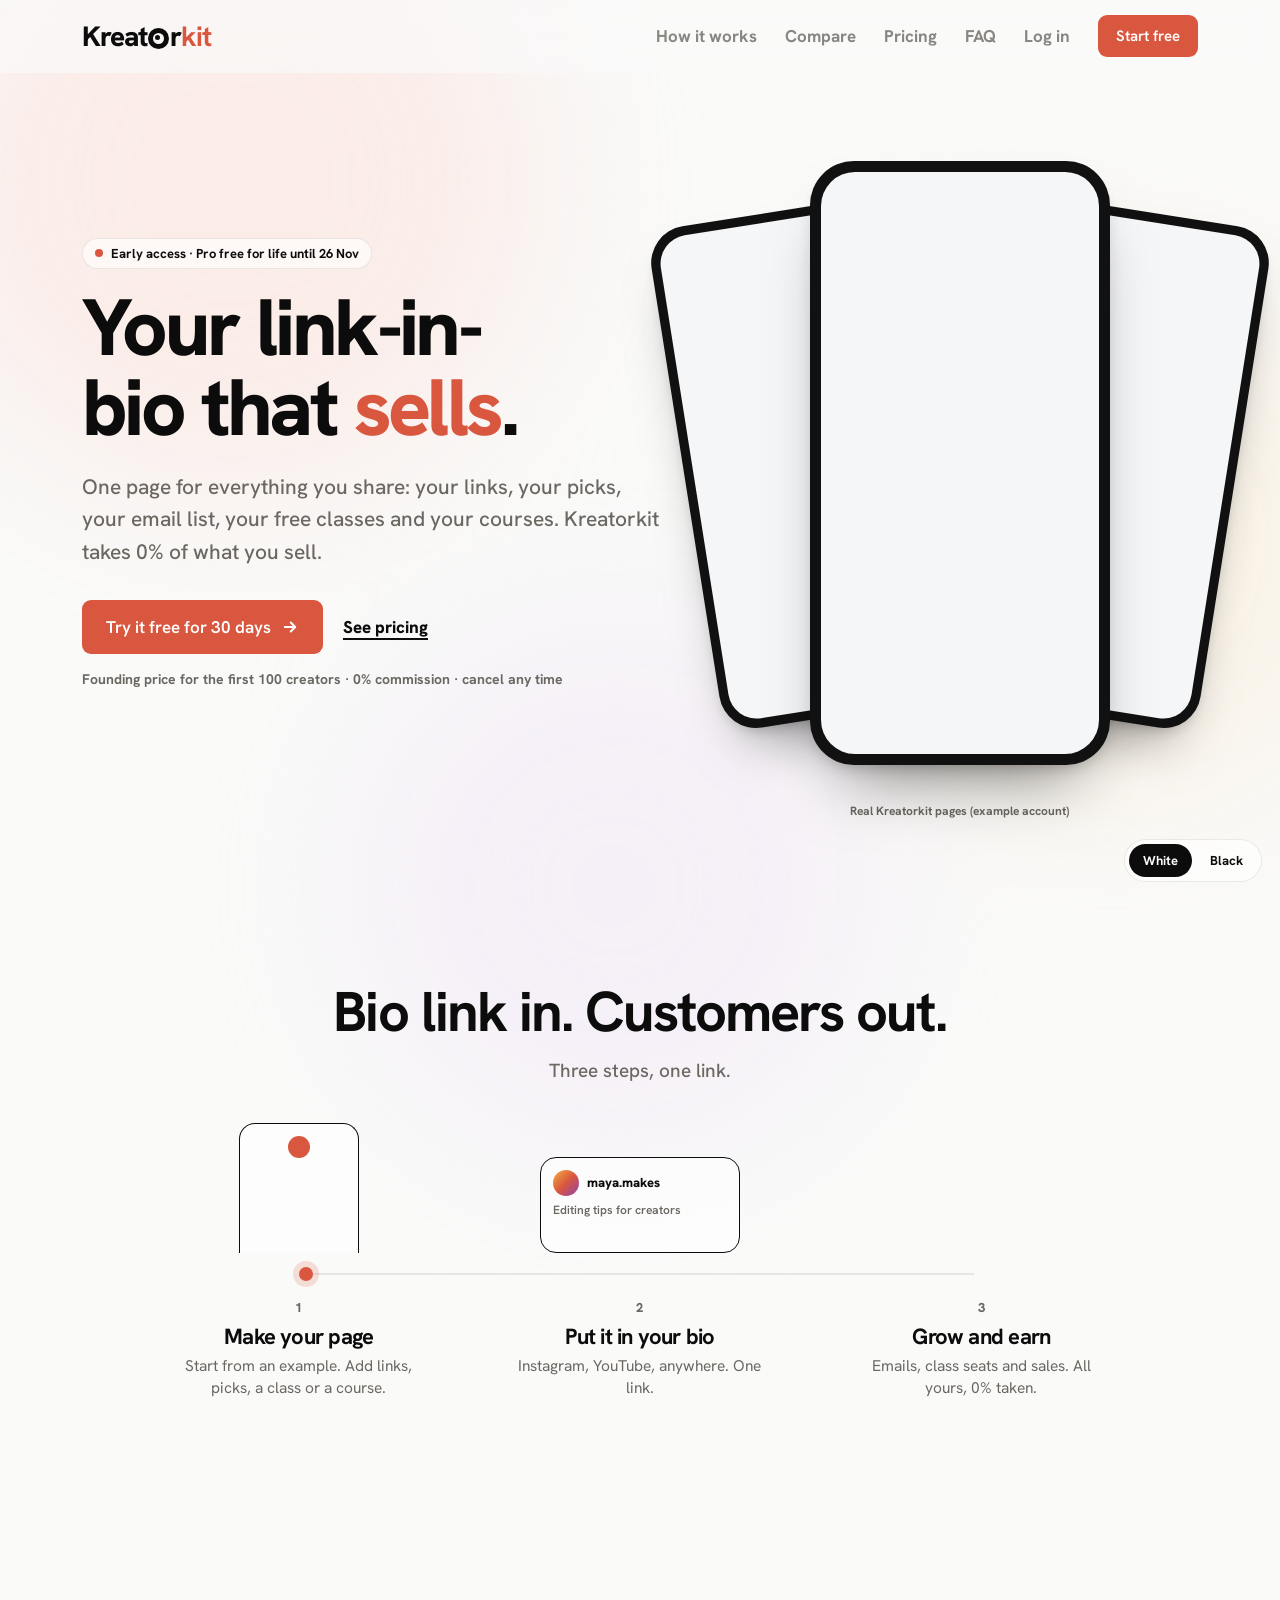
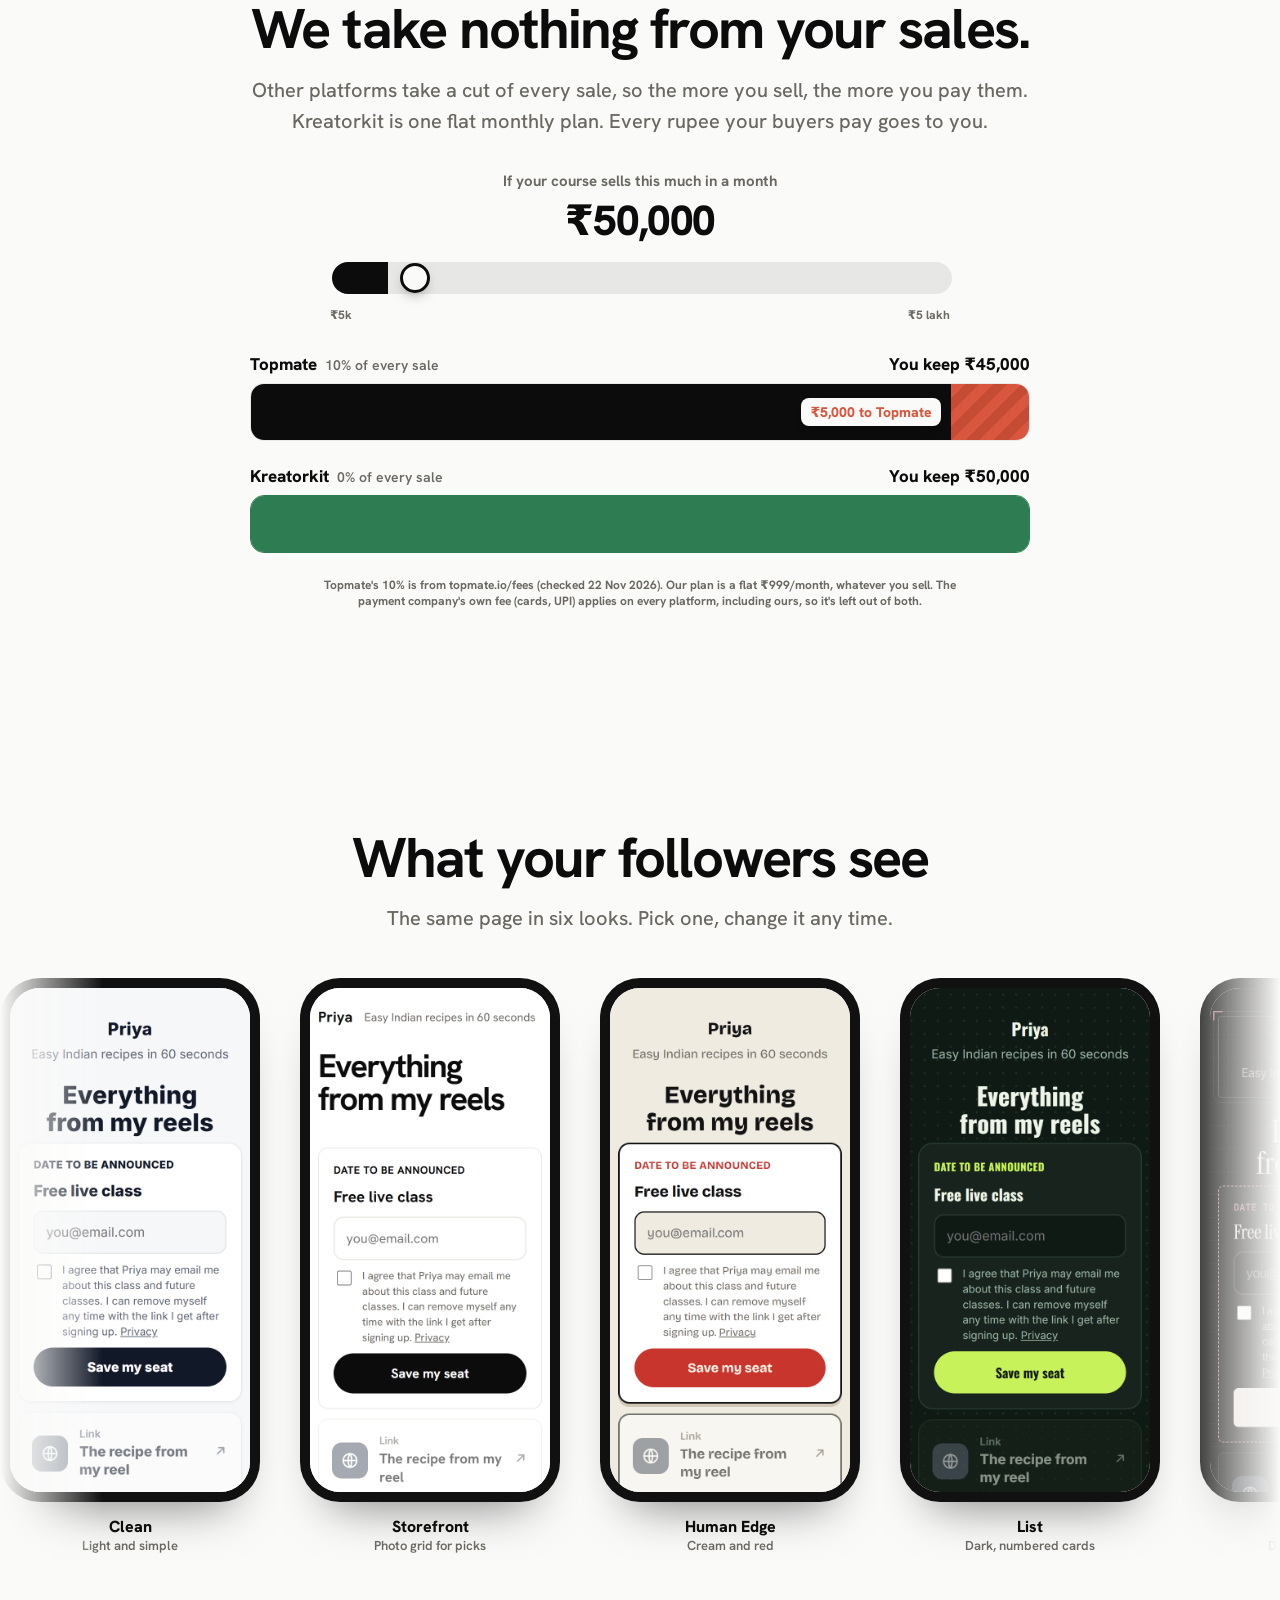
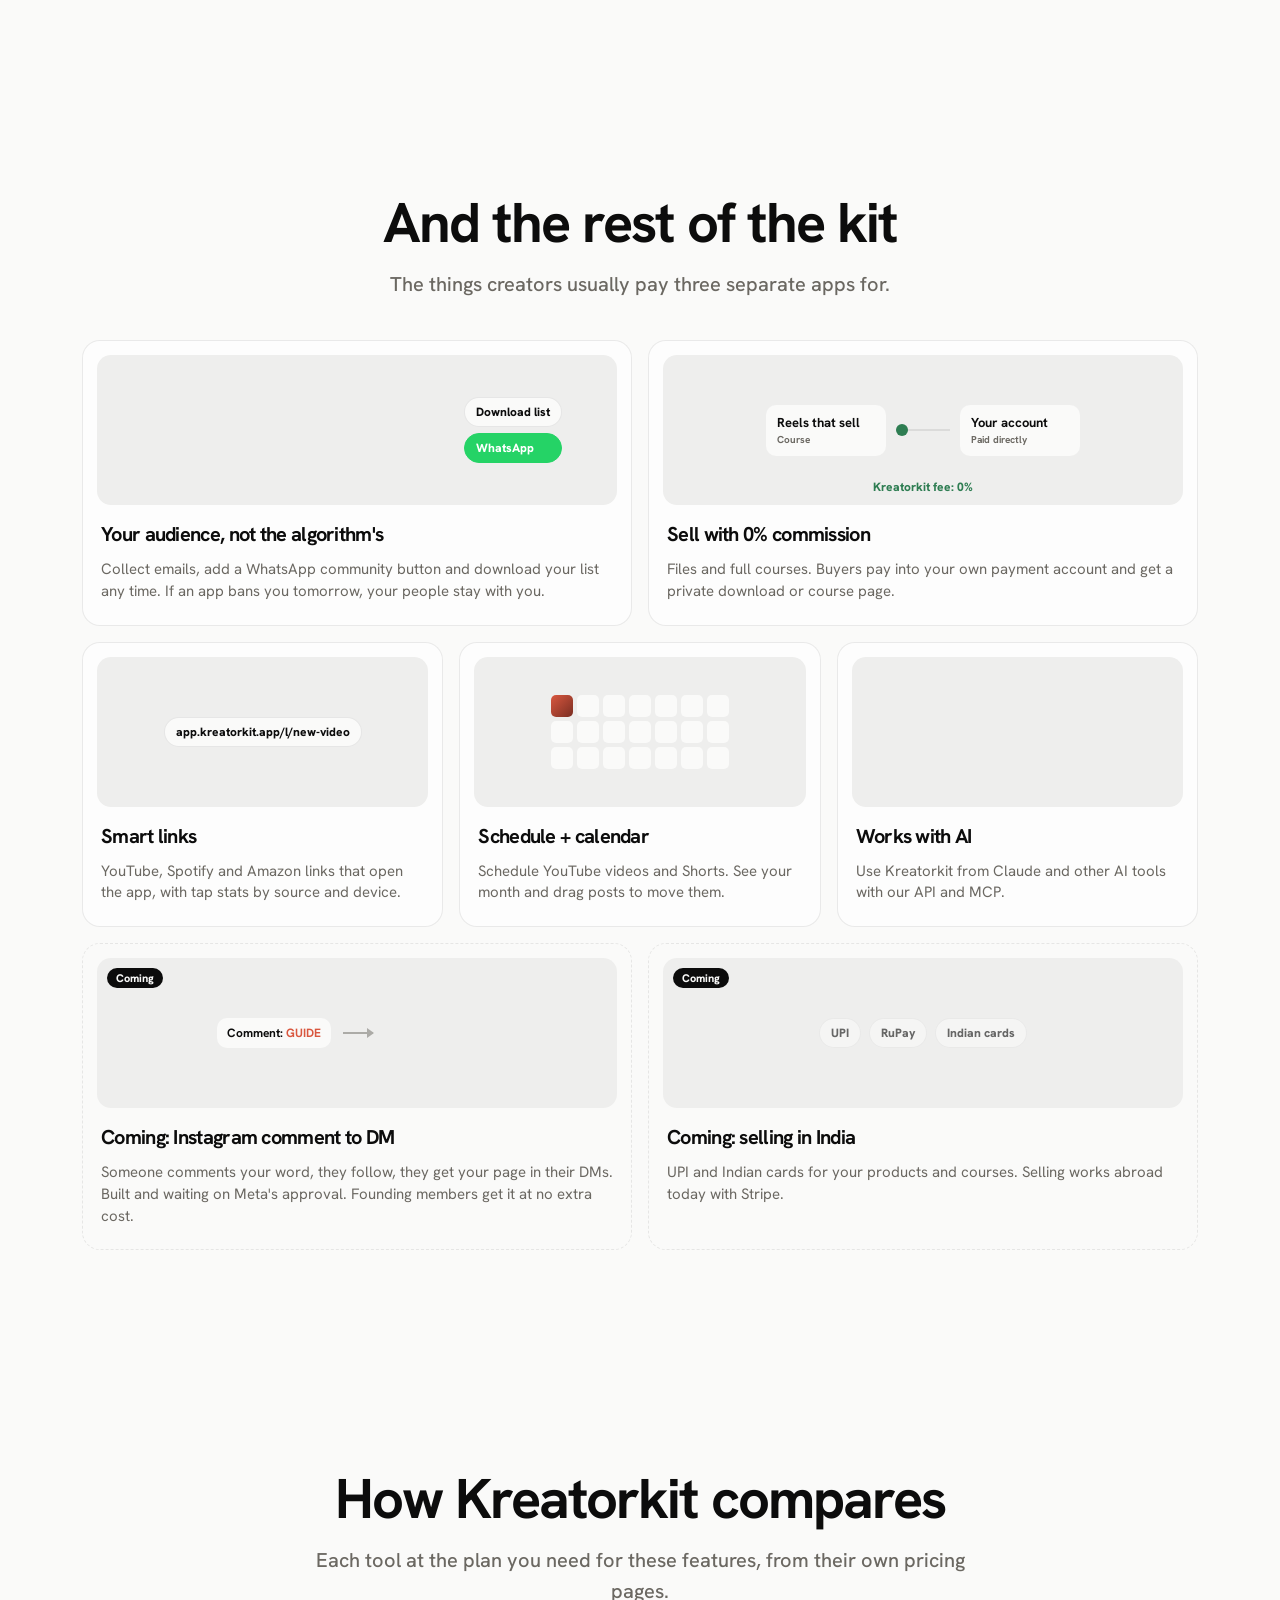
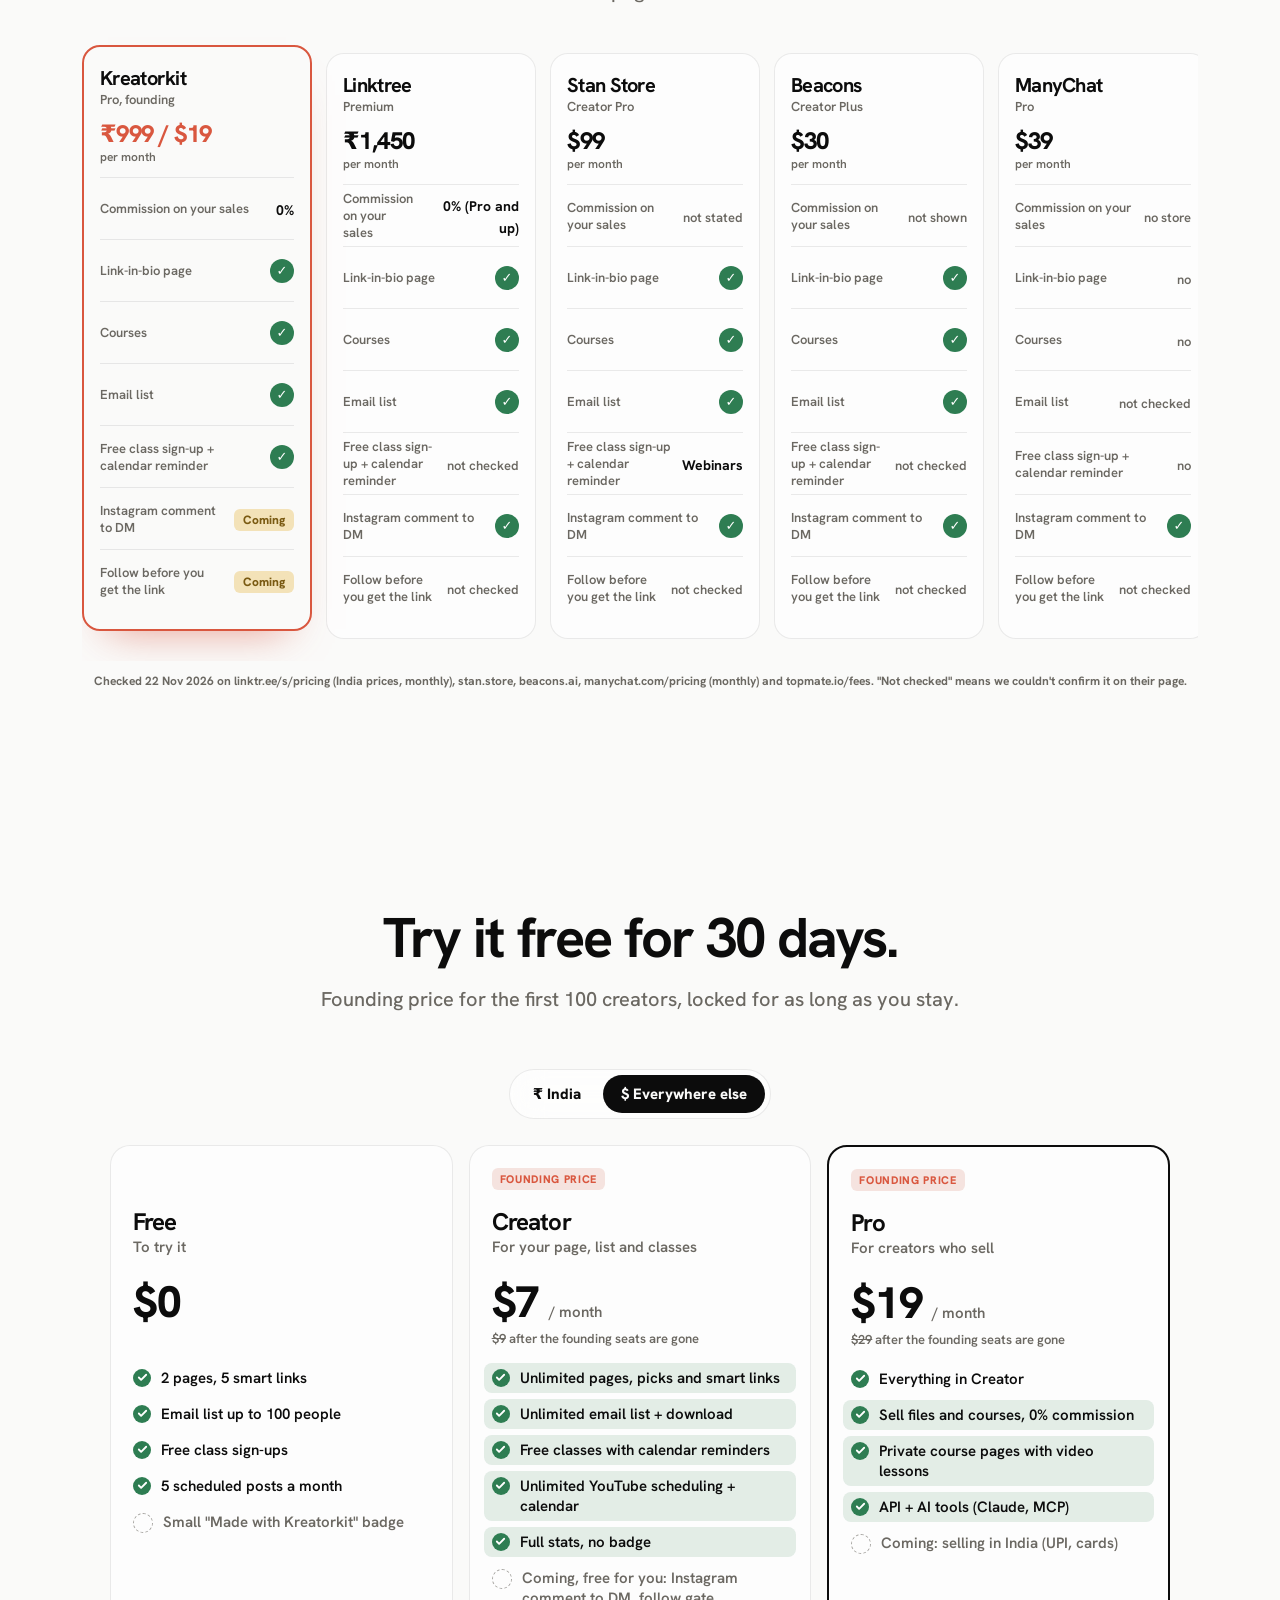
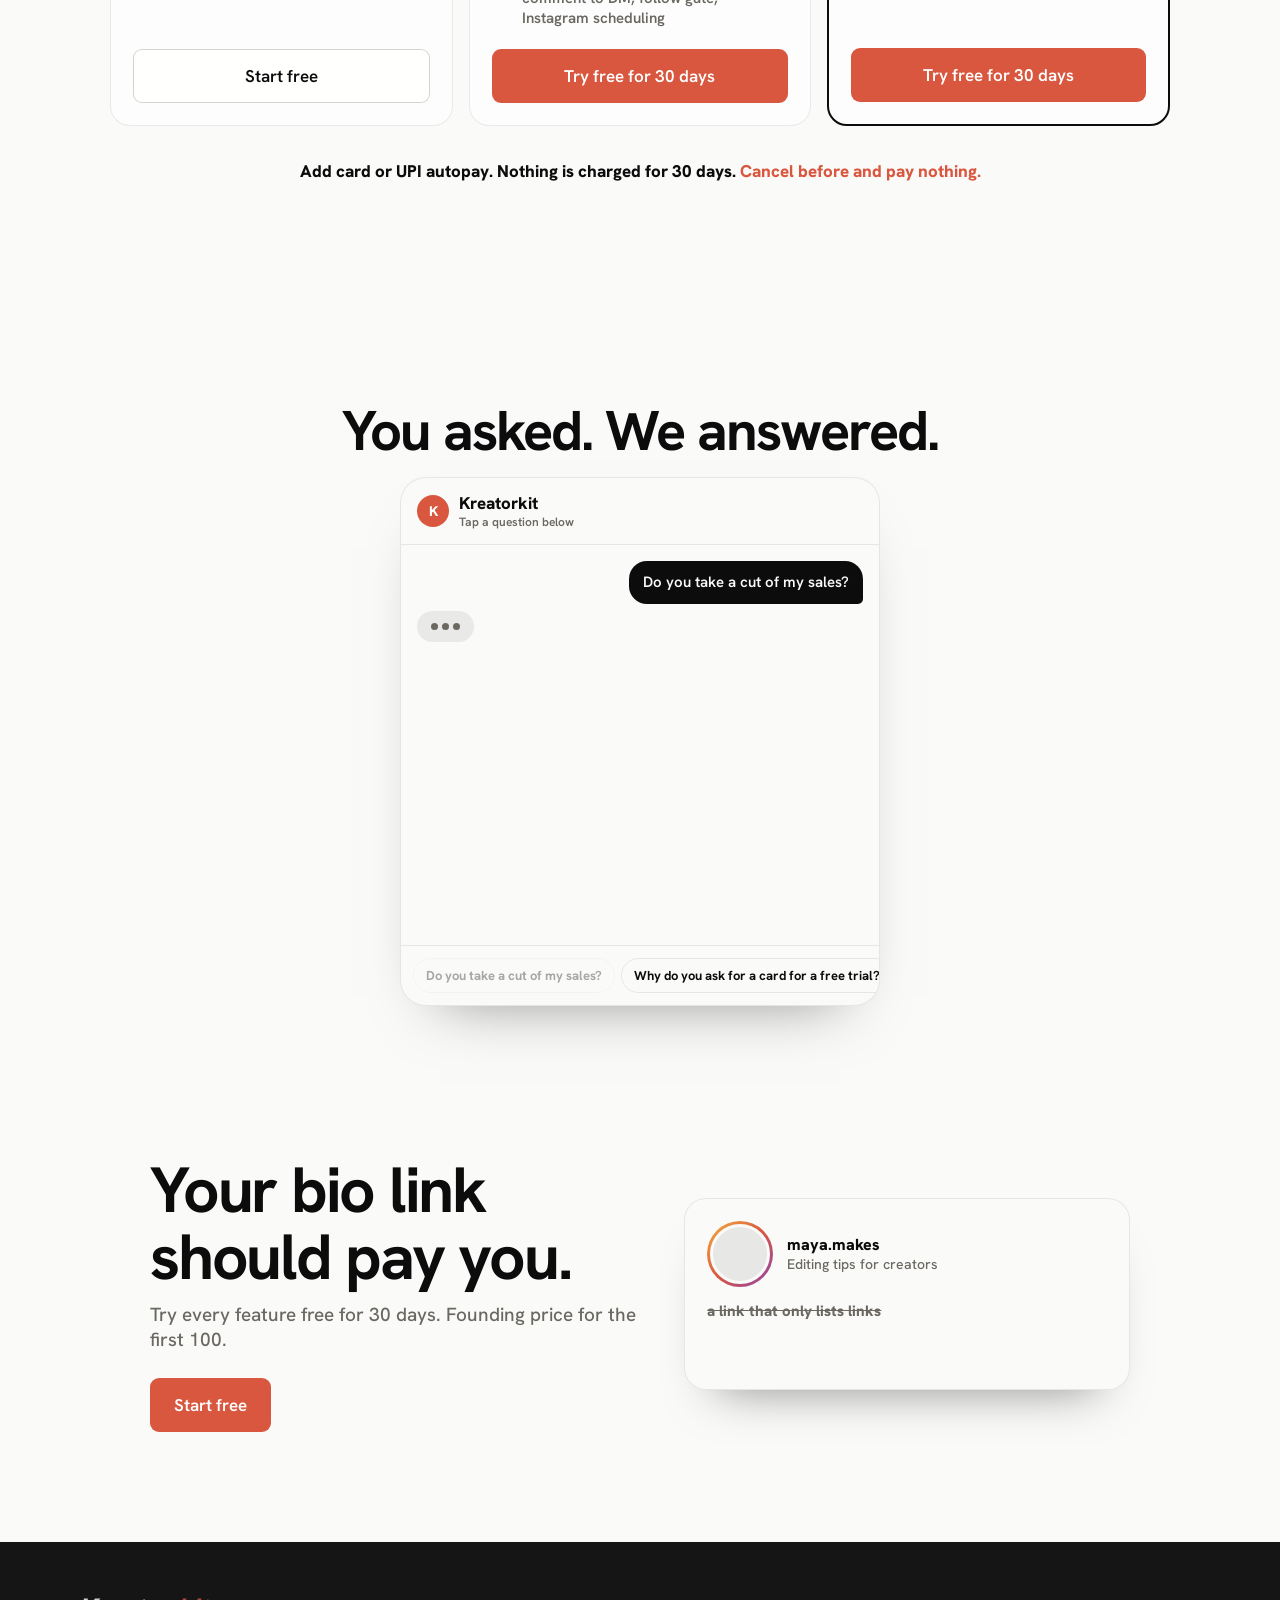
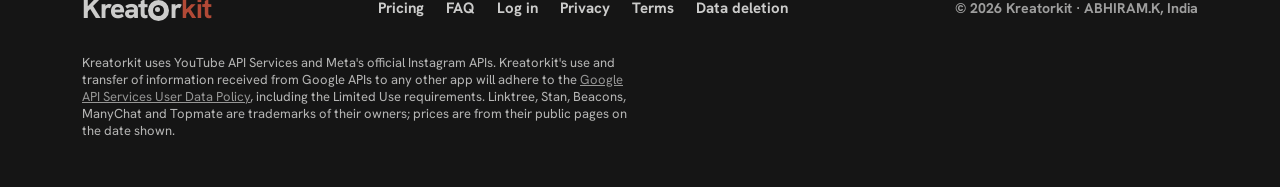
==== index.html @ 366d3e2a "FAQ as a DM thread; final line with a bio link that swaps to Kreatorkit Co-Authored-By: Claude Opus " ====
<!doctype html>
<html lang="en"><head><meta charset="utf-8"><meta name="viewport" content="width=device-width,initial-scale=1">
<title>Kreatorkit: your link-in-bio that sells</title>
<link rel="icon" href="icon-192.png">
<meta property="og:title" content="Kreatorkit: your link-in-bio that sells">
<meta property="og:image" content="logo-dark.png">
<meta name="description" content="Link-in-bio pages, picks, email list, free classes and courses for creators. 0% commission on your sales. Free for 30 days.">
<link rel="preconnect" href="https://fonts.googleapis.com"><link rel="preconnect" href="https://fonts.gstatic.com" crossorigin>
<link href="https://fonts.googleapis.com/css2?family=Hanken+Grotesk:wght@400;500;600;700;800&display=swap" rel="stylesheet">
<style>
:root{--black:#0C0C0C;--cream:#FAFAF9;--paper:#FFFFFF;--coral:#D9573F;--coral-d:#BC4530;--sage:#2E7D52;--mustard:#B7811F;--soft:#6B6862;--line:#E7E5E0;--well:#F4F3EF;
 --ease:cubic-bezier(.16,1,.3,1)}
*{box-sizing:border-box}html{scroll-behavior:smooth;scrollbar-color:var(--soft) var(--cream)}
html,body{margin:0}
body{font-family:"Hanken Grotesk",system-ui,sans-serif;color:var(--black);background:var(--cream);-webkit-font-smoothing:antialiased;font-size:17px}
::selection{background:var(--coral);color:#fff}
a{color:inherit}
:focus-visible{outline:3px solid var(--coral);outline-offset:3px;border-radius:6px}
img,svg{display:block}
.in{max-width:1180px;margin:0 auto;padding:0 32px}
h1,h2,h3{font-family:"Hanken Grotesk",sans-serif;font-weight:600;letter-spacing:-.02em;margin:0;text-wrap:balance}
h2{font-size:clamp(36px,5vw,56px);line-height:1.05;margin-bottom:16px}
.lead{font-size:clamp(17px,1.6vw,20px);line-height:1.55;color:var(--soft);font-weight:500;max-width:34em;margin:0}
section{padding:110px 0}
.btn{font:800 17px "Hanken Grotesk";border:0;border-radius:14px;padding:16px 24px;cursor:pointer;text-decoration:none;display:inline-flex;align-items:center;gap:10px;
 transition:transform .25s var(--ease),box-shadow .25s var(--ease),background .2s}
.btn:hover{transform:translateY(-2px)}
.btn.main{background:var(--coral);color:#fff;box-shadow:0 10px 24px -12px rgba(196,87,75,.8)}
.btn.main:hover{background:var(--coral-d)}
.btn.dark{background:var(--black);color:var(--cream)}
.btn.line{box-shadow:inset 0 0 0 2px var(--black);background:transparent}
.link{font-weight:800;text-decoration:underline;text-underline-offset:5px;text-decoration-thickness:2px}
.price{font-variant-numeric:tabular-nums}
.logo{font:700 28px "Hanken Grotesk";letter-spacing:-.02em;display:inline-flex;align-items:center;text-decoration:none}
.logo .o{width:21px;height:21px;border-radius:50%;border:5px solid currentColor;position:relative;margin:4px 1px 0}
.logo .o::after{content:"";position:absolute;width:5px;height:5px;border-radius:50%;background:currentColor;left:2px;top:2px}
.logo b{font-weight:700;color:var(--coral)}
.tick{flex:none;margin-top:3px}

/* nav */
nav{position:sticky;top:0;z-index:20;background:rgba(241,236,227,.88);backdrop-filter:blur(10px);-webkit-backdrop-filter:blur(10px);border-bottom:1px solid transparent;transition:border-color .2s}
nav.scrolled{border-bottom-color:var(--line)}
nav .in{display:flex;align-items:center;justify-content:space-between;height:72px}
nav .links{display:flex;gap:28px;align-items:center;font-weight:700}
nav .links a:not(.btn){text-decoration:none;opacity:.8}
nav .links a:not(.btn):hover{opacity:1}
nav .btn{padding:11px 18px;font-size:15px}

/* hero */
.hero{padding:60px 0 100px}
.hero .in{display:grid;grid-template-columns:1.1fr .9fr;gap:56px;align-items:center}
.hero h1{font-size:clamp(46px,6.4vw,80px);line-height:1;margin-bottom:24px}
.hero h1 em{font-style:normal;color:var(--coral)}
.hero .lead{color:var(--black);font-size:clamp(18px,1.7vw,21px);margin-bottom:32px}
.ctas{display:flex;gap:20px;align-items:center;flex-wrap:wrap}
.fine{font-size:14px;margin-top:16px;color:var(--soft);font-weight:700}
.stage{position:relative}
.phone{width:330px;height:640px;border-radius:46px;background:#111;padding:12px;margin:0 auto;position:relative;
 box-shadow:0 40px 80px -30px rgba(0,0,0,.55),0 8px 20px -8px rgba(0,0,0,.35)}
.screen{width:100%;height:100%;border-radius:36px;background:var(--paper);overflow:hidden;display:flex;flex-direction:column;font-size:14px}
.bar{padding:16px 18px 10px;font-weight:800;display:flex;align-items:center;gap:10px;border-bottom:1px solid #ECE6DC}
.av{width:30px;height:30px;border-radius:50%;flex:none}
.msgs{padding:16px 14px;display:flex;flex-direction:column;gap:10px;flex:1}
.c{display:flex;gap:9px;align-items:flex-start}.c p{margin:0;line-height:1.35}.c small{display:block;color:var(--soft);font-weight:700;font-size:12px}
.tag{font:800 11px "Hanken Grotesk";letter-spacing:.06em;text-transform:uppercase;color:var(--soft);margin:8px 0 2px;text-align:center}
.b{max-width:80%;padding:10px 13px;border-radius:18px;line-height:1.35}
.b.me{background:var(--black);color:var(--cream);align-self:flex-end;border-bottom-right-radius:6px}
.qr{align-self:flex-end;border:1.5px solid var(--black);border-radius:999px;padding:6px 13px;font-weight:800;font-size:13px}
.gcard{align-self:flex-start;width:82%;border-radius:16px;overflow:hidden;background:#fff;box-shadow:0 6px 16px -8px rgba(0,0,0,.3)}
.gcard .img{height:84px;background:var(--coral);display:flex;align-items:flex-end;padding:10px;color:#fff;font:600 17px/1.1 "Hanken Grotesk"}
.gcard .t{padding:9px 12px;font-weight:800;font-size:13px}.gcard .t span{display:block;font-weight:700;color:var(--soft);font-size:12px}
.float{position:absolute;background:#fff;border-radius:16px;padding:12px 14px;font-weight:800;font-size:14px;box-shadow:0 18px 40px -16px rgba(0,0,0,.45);display:flex;align-items:center;gap:10px}
.ex{position:absolute;right:0;bottom:-34px;font:700 12px "Hanken Grotesk";color:var(--soft)}
.seq>*{opacity:0;transform:translateY(10px);animation:pop .6s var(--ease) forwards}
@keyframes pop{to{opacity:1;transform:none}}

/* how it works band */
.how{background:var(--coral);padding:90px 0;text-align:center}
.how h2{color:var(--black)}
.flow{display:flex;gap:18px;align-items:stretch;justify-content:center;margin-top:40px}
.step{background:var(--cream);border-radius:18px;padding:22px;width:270px;text-align:left;box-shadow:0 20px 40px -24px rgba(0,0,0,.55)}
.step h3{font-size:21px;margin:12px 0 4px}.step p{margin:0;font-size:15.5px;line-height:1.45;color:var(--soft)}
.arrow{align-self:center;flex:none}

/* receipt */
.problem .in{display:grid;grid-template-columns:1fr 440px;gap:70px;align-items:center}
.receipt{background:var(--paper);border-radius:16px;padding:34px 34px 26px;box-shadow:0 30px 60px -30px rgba(31,31,35,.45);transform:rotate(1.5deg);transition:transform .5s var(--ease)}
.receipt:hover{transform:rotate(0)}
.receipt h3{font-size:22px}.receipt .sm{color:var(--soft);font-size:14px;font-weight:700;margin:4px 0 20px}
.ln{display:flex;justify-content:space-between;gap:16px;padding:12px 0;border-bottom:1.5px dashed var(--line)}
.ln b{display:block}.ln small{color:var(--soft);font-weight:700;font-size:14px}.ln .price{font-weight:800}
.tot{display:flex;justify-content:space-between;padding:16px 0 4px;font:600 26px "Hanken Grotesk"}
.tot .price{text-decoration:line-through;text-decoration-thickness:3px;text-decoration-color:var(--coral)}
.kk{margin-top:16px;background:var(--black);color:var(--cream);border-radius:14px;padding:16px 18px;display:flex;justify-content:space-between;align-items:center}
.kk b{font:600 20px "Hanken Grotesk"}.kk small{display:block;opacity:.75;font-weight:700;font-size:13px}.kk .price{font:600 28px "Hanken Grotesk";color:var(--coral)}
.verify{font-size:12px;color:var(--soft);font-weight:700;margin-top:12px}

/* tour */
.tour{background:var(--sage)}
.tour .lead{color:#26302A}
.tgrid{display:grid;grid-template-columns:1fr 360px;gap:70px;align-items:center;margin-top:44px}
.list{display:grid;gap:6px}
.it{all:unset;cursor:pointer;display:flex;gap:16px;align-items:flex-start;padding:18px 20px;border-radius:16px;transition:background .25s,box-shadow .25s}
.it:focus-visible{outline:3px solid var(--black)}
.it .n{font:600 15px "Hanken Grotesk";width:32px;height:32px;border-radius:50%;background:rgba(31,31,35,.12);display:flex;align-items:center;justify-content:center;flex:none;margin-top:1px;transition:background .25s,color .25s}
.it h3{font-size:21px;margin:0 0 2px}
.it p{margin:0;font-size:15.5px;color:#26302A;line-height:1.45;max-height:0;overflow:hidden;opacity:0;transition:max-height .35s var(--ease),opacity .25s}
.it[aria-selected="true"]{background:var(--paper);box-shadow:0 18px 40px -26px rgba(0,0,0,.5)}
.it[aria-selected="true"] p{max-height:90px;opacity:1}
.it[aria-selected="true"] .n{background:var(--coral);color:#fff}
.tphone{width:330px;height:620px;border-radius:46px;background:var(--black);padding:12px;box-shadow:0 40px 80px -30px rgba(0,0,0,.6);margin:0 auto}
.tscr{height:100%;border-radius:36px;background:var(--paper);overflow:hidden;position:relative}
.view{position:absolute;inset:0;padding:22px 16px;display:flex;flex-direction:column;gap:12px;opacity:0;transform:translateY(14px);transition:opacity .35s,transform .45s var(--ease);pointer-events:none}
.view.on{opacity:1;transform:none}
.view h4{font:600 22px/1.1 "Hanken Grotesk";margin:6px 0 4px}
.chip{display:inline-block;border-radius:999px;padding:4px 11px;font:800 12px "Hanken Grotesk"}
.vcard{background:#fff;border-radius:14px;padding:12px 14px;box-shadow:0 6px 16px -10px rgba(0,0,0,.35)}
.vcard b{display:block;font-size:15px}.vcard small{color:var(--soft);font-weight:700}
.vbtns{display:flex;gap:8px}.vbtns span{flex:1;text-align:center;border-radius:10px;padding:10px 6px;font-weight:800;font-size:13px}

/* extras bento */
.bento{display:grid;grid-template-columns:repeat(6,1fr);gap:16px;margin-top:48px}
.t{background:var(--paper);border-radius:16px;padding:26px;display:flex;flex-direction:column;gap:12px;box-shadow:0 18px 40px -32px rgba(31,31,35,.45)}
.t h3{font-size:22px}.t p{margin:0;color:var(--soft);font-size:16px;line-height:1.5}
.t .ui{margin-top:auto}
.w3{grid-column:span 3}.w2{grid-column:span 2}
.t.dark{background:var(--black);color:var(--cream)}.t.dark p{color:#CFC8BC}
.tiles{display:grid;grid-template-columns:repeat(4,1fr);gap:8px}
.tiles span{aspect-ratio:3/4;border-radius:9px}
.bars{display:flex;align-items:flex-end;gap:8px;height:64px}.bars span{flex:1;border-radius:6px 6px 2px 2px;background:var(--sage)}

/* compare */
.compare{background:var(--paper)}
.tablewrap{margin-top:44px;overflow-x:auto;border-radius:16px;box-shadow:0 24px 50px -36px rgba(31,31,35,.5)}
table{width:100%;min-width:760px;border-collapse:separate;border-spacing:0;background:#fff}
th,td{padding:16px 14px;text-align:center;border-bottom:1px solid var(--line);font-size:16px}
th{font:600 19px "Hanken Grotesk"}th small{display:block;font:700 13px "Hanken Grotesk";opacity:.75}
td:first-child,th:first-child{text-align:left;font-weight:800;padding-left:24px}
tr:last-child td{border-bottom:0}
.kc{background:rgba(222,107,94,.09)}th.kc{background:var(--coral);color:#fff}
.y,.q{display:inline-flex;width:28px;height:28px;border-radius:50%;align-items:center;justify-content:center}
.y{background:var(--sage)}.q{background:#F3E2B8;font:800 14px "Hanken Grotesk";color:#7A5A12}
.unv{color:#8A6A1C;font-weight:800}

/* pricing */
.pricing{text-align:center}
.pricing .lead{margin:0 auto}
.toggle{display:inline-flex;background:var(--paper);border-radius:999px;padding:5px;gap:4px;margin-top:28px;box-shadow:inset 0 0 0 1.5px var(--line)}
.toggle button{all:unset;cursor:pointer;padding:9px 18px;border-radius:999px;font-weight:800;font-size:15px}
.toggle button[aria-pressed="true"]{background:var(--black);color:var(--cream)}
.plans{display:grid;grid-template-columns:1fr 1.08fr 1fr;gap:18px;margin-top:44px;text-align:left;align-items:stretch}
.plan{background:var(--paper);border-radius:18px;padding:30px 28px;display:flex;flex-direction:column;gap:20px;box-shadow:0 20px 44px -34px rgba(31,31,35,.5)}
.plan h3{font-size:26px}.plan .who{color:var(--soft);font-weight:700;font-size:15px;margin-top:4px}
.plan .p{font:600 54px/1 "Hanken Grotesk"}.plan .p small{font:700 16px "Hanken Grotesk";color:var(--soft)}
.plan .inr{font-weight:700;font-size:14px;color:var(--soft);margin-top:6px}
.plan ul{list-style:none;padding:0;margin:0;display:grid;gap:11px;font-size:15.5px;font-weight:600;line-height:1.4}
.plan li{display:flex;gap:10px}
.plan .btn{margin-top:auto;justify-content:center}
.plan.hot{background:var(--black);color:var(--cream);transform:translateY(-12px)}
.plan.hot .who,.plan.hot .p small,.plan.hot .inr{color:#CFC8BC}
.ribbon{display:inline-block;background:var(--mustard);color:var(--black);font:800 13px "Hanken Grotesk";border-radius:999px;padding:4px 12px}
.below{margin-top:34px;font-weight:800;font-size:17px}.below span{color:var(--coral)}

/* faq */
.faq{background:var(--paper)}
.faq h2{text-align:center}
.chat{max-width:780px;margin:44px auto 0;display:flex;flex-direction:column;gap:14px}
.qq{align-self:flex-start;background:var(--cream);border-radius:20px 20px 20px 6px;padding:14px 18px;font:600 19px "Hanken Grotesk";max-width:82%}
.aa{align-self:flex-end;background:var(--black);color:var(--cream);border-radius:20px 20px 6px 20px;padding:14px 18px;font-size:16.5px;line-height:1.5;max-width:82%}

/* final */
.final{padding:40px 0 110px;background:var(--paper)}
.box{background:var(--sage);border-radius:24px;padding:64px;text-align:center}
.box h2{margin-bottom:12px}.box p{font-weight:700;font-size:18px;margin:0 0 26px;color:#26302A}
form{display:flex;gap:10px;max-width:540px;margin:0 auto}
input{flex:1;font:600 17px "Hanken Grotesk";border:0;border-radius:14px;padding:16px 18px;background:var(--paper);color:var(--black);min-width:0}
input::placeholder{color:#8E877C}
.formnote{font-size:14px;font-weight:700;margin-top:12px;color:#26302A;min-height:20px}

footer{background:var(--black);color:var(--cream);padding:48px 0}
footer .in{display:flex;justify-content:space-between;align-items:center;gap:20px;flex-wrap:wrap}
footer .links{display:flex;gap:22px;font-weight:700;font-size:15px}
footer a{text-decoration:none;opacity:.8}footer a:hover{opacity:1}
footer small{opacity:.6;font-weight:700}

@media (max-width:900px){
 .in{padding:0 18px}section{padding:76px 0}
 nav .links a:not(.btn){display:none}
 .hero .in,.problem .in,.tgrid{grid-template-columns:1fr}
 .hero{padding:30px 0 80px}.float{display:none}
 .flow{flex-direction:column;align-items:center}.arrow{transform:rotate(90deg)}
 .receipt{transform:none}
 .bento{grid-template-columns:1fr}.w3,.w2{grid-column:auto}
 .plans{grid-template-columns:1fr}.plan.hot{transform:none}
 .box{padding:40px 22px}form{flex-direction:column}
 .phone,.tphone{width:300px;height:580px}
}
@media (prefers-reduced-motion:reduce){*{animation:none!important;transition:none!important}.seq>*{opacity:1;transform:none}}

/* v2: creator page mock, coming-soon, seats */
.pg{padding:16px 14px;display:flex;flex-direction:column;gap:10px}
.pghead{display:flex;flex-direction:column;align-items:center;gap:4px;padding:6px 0 4px}.pghead .av.big{width:56px;height:56px}
.pghead b{font:600 18px "Hanken Grotesk"}.pghead small{color:var(--soft);font-weight:700;font-size:12px}
.pgcard{background:#fff;border-radius:14px;padding:12px;display:flex;flex-direction:column;gap:6px;box-shadow:0 6px 16px -10px rgba(0,0,0,.3)}
.pgcard .kick{font:800 10.5px "Hanken Grotesk";letter-spacing:.05em;text-transform:uppercase;color:var(--coral)}
.pgcard b{font:600 16px/1.15 "Hanken Grotesk"}
.pgcard .pbtn{background:var(--coral);color:#fff;border-radius:999px;text-align:center;font-weight:800;font-size:13px;padding:8px}
.pgcard.dark{background:var(--black);color:var(--cream)}.pgcard.dark .kick{color:var(--mustard)}
.picks{display:flex;gap:8px}.picks span{flex:1;display:flex;flex-direction:column;font-weight:800;font-size:12.5px;gap:3px}
.picks i{height:46px;border-radius:9px;display:block}.picks small{color:var(--soft);font-size:11px}
.pgcard .mail{border:1.5px solid var(--line);border-radius:10px;padding:8px 10px;color:#A39D92;font-size:12.5px}
.t.soon{background:transparent;box-shadow:inset 0 0 0 2px var(--line)}.t.soon h3{color:var(--soft)}
.soonpill{display:inline-block;background:#F3E2B8;color:#7A5A12;border-radius:999px;padding:3px 10px;font:800 12px "Hanken Grotesk"}
td.dash{color:#A39D92;font-weight:700;font-size:14px}.nb{color:var(--soft);font-weight:700}
.seats{display:inline-flex;align-items:center;gap:12px;background:var(--black);color:var(--cream);border-radius:999px;padding:10px 18px;font-weight:800;margin-top:22px}
.seats b{color:var(--coral);font-size:20px}.seats i{display:inline-block;width:140px;height:8px;border-radius:99px;background:#444;overflow:hidden}.seats i b{display:block;height:100%;background:var(--coral)}
.plan .inr s{opacity:.8}
.seats[hidden]{display:none}
.phone.live .screen,.view.live{padding:0}
.phone.live iframe,.view.live iframe{display:block;width:100%;height:100%;border:0;background:#fff}
.view.live{inset:0}

/* v3 grown-up look (22 Nov 2026): ink + coral, Hanken Grotesk, hairlines, small radii */
h1,h2,h3{font-weight:700;letter-spacing:-.035em}
.hero h1{font-weight:800;letter-spacing:-.045em}
.logo{font-weight:800;letter-spacing:-.035em}
.btn{font-weight:600;border-radius:9px}
.btn.main{box-shadow:none}
.btn.line{box-shadow:inset 0 0 0 1px #D6D3CC;background:#fff}
nav{background:rgba(250,250,249,.88)}
.how{background:var(--black);color:#fff}.how h2{color:#fff}
.step{background:#161616;color:#fff;box-shadow:none;border:1px solid #2A2A2A;border-radius:12px}.step p{color:#A8A49B}.step svg{stroke:#fff}
.arrow{stroke:#6B6862}
.receipt{transform:none;border:1px solid var(--line);box-shadow:none;border-radius:12px;background:#fff}.receipt:hover{transform:none}
.kk{border-radius:10px}
.tour{background:var(--well)}.tour .lead,.it p{color:var(--soft)}
.it[aria-selected="true"]{background:#fff;box-shadow:none;border:1px solid var(--line)}
.tphone,.phone{box-shadow:0 30px 60px -34px rgba(0,0,0,.45)}
.t{border:1px solid var(--line);box-shadow:none;border-radius:12px;background:#fff}
.t.dark{background:var(--black);border-color:var(--black)}
.tablewrap{box-shadow:none;border:1px solid var(--line);border-radius:12px}
.y{background:#DFF0E5;color:#1E5C3A}
.plan{box-shadow:none;border:1px solid var(--line);border-radius:12px;background:#fff}
.plan.hot{background:var(--black);border-color:var(--black)}
.ribbon{background:var(--coral);color:#fff;border-radius:6px}
.chip{border-radius:6px}
.toggle{background:#fff;box-shadow:inset 0 0 0 1px var(--line)}
.faq{background:#fff}.qq{background:var(--well);border-radius:12px 12px 12px 4px}.aa{border-radius:12px 12px 4px 12px}
.final{background:#fff}.box{background:var(--black);color:#fff;border-radius:16px}.box p{color:#CFCBC2}.box h2{color:#fff}
.compare{background:#fff}
.pgcard{box-shadow:none;border:1px solid var(--line)}
.float{box-shadow:0 14px 30px -18px rgba(0,0,0,.35);border:1px solid var(--line);border-radius:12px}
.seats{border-radius:10px}
.calc .chips button{background:var(--well);border-radius:6px}
.calc .amt{border-radius:10px}
.soonpill{border-radius:6px}

.calc .amt{display:flex;align-items:center;gap:6px;background:#fff;border-radius:14px;padding:6px 14px;margin:8px 0 10px;box-shadow:inset 0 0 0 2px var(--line)}
.calc .amt span{font:600 30px "Hanken Grotesk"}.calc .amt input{all:unset;font:600 30px "Hanken Grotesk";width:100%;min-width:0}
.calc .chips{display:flex;gap:8px;flex-wrap:wrap;margin-bottom:8px}
.calc .chips button{all:unset;cursor:pointer;font:800 13px "Hanken Grotesk";border-radius:999px;padding:6px 12px;background:var(--cream)}
.calc .chips button:hover{background:#E6DFD3}
.calc .price.bad{color:var(--coral-d);font:600 26px "Hanken Grotesk"}
.calc label.sm{display:block;margin:4px 0 0}

.problem .in{grid-template-columns:1fr 480px}
.ln .price{white-space:nowrap}
@media (max-width:900px){.problem .in{grid-template-columns:1fr}.seats{flex-wrap:wrap;justify-content:center}}

/* ===== v4 preview: soft moving colour blobs + glass surfaces, light and dark ===== */
:root{--bgv:#FAFAF9;--inkv:#0C0C0C;--softv:#6B6862;--glass:rgba(255,255,255,.62);--glass-b:rgba(12,12,12,.08);--b1:#FBE1DA;--b2:#FAEEDB;--b3:#F1E7F6;--blob-o:.55}
html[data-theme="dark"]{--bgv:#0B0B0C;--inkv:#F4F2EE;--softv:#A8A49C;--glass:rgba(24,24,26,.55);--glass-b:rgba(255,255,255,.09);--b1:#7A2E22;--b2:#5A4318;--b3:#3D2A55;--blob-o:.55}
body{background:var(--bgv)!important;color:var(--inkv)!important;transition:background .4s,color .4s}
.blobs{position:fixed;inset:0;z-index:0;filter:blur(80px);opacity:var(--blob-o);pointer-events:none}
.blobs i{position:absolute;border-radius:50%}
.bb1{width:48vw;height:48vw;left:-6%;top:-14%;background:var(--b1);animation:g1 16s ease-in-out infinite}
.bb2{width:42vw;height:42vw;right:-8%;top:30%;background:var(--b2);animation:g2 19s ease-in-out infinite}
.bb3{width:40vw;height:40vw;left:28%;top:70%;background:var(--b3);animation:g3 22s ease-in-out infinite}
@keyframes g1{0%,100%{transform:translate(0,0) scale(1)}50%{transform:translate(6%,8%) scale(1.12)}}
@keyframes g2{0%,100%{transform:translate(0,0) scale(1)}50%{transform:translate(-7%,6%) scale(1.06)}}
@keyframes g3{0%,100%{transform:translate(0,0) scale(1)}50%{transform:translate(6%,-8%) scale(1.1)}}
nav,header,section,footer{position:relative;z-index:1}
section,.how,.tour,.compare,.faq,.final,.pricing,.problem,.extras{background:transparent!important}
nav{background:color-mix(in srgb,var(--bgv) 70%,transparent)!important;backdrop-filter:blur(14px);-webkit-backdrop-filter:blur(14px)}
nav .links a:not(.btn),.lead,.hero .lead,.fine,.verify,.muted,.plan .who,.plan .inr,.t p,.step p,.it p,.tour .lead{color:var(--softv)!important}
h1,h2,h3,.logo,.plan h3,.plan .p,b{color:var(--inkv)}
.logo b{color:var(--coral)!important}
.hero h1 em,.sum em{color:var(--coral)}
/* glass surfaces */
.t,.plan,.receipt,.step,.tablewrap,.it[aria-selected="true"],.qq,.toggle,.float,.calc .amt,.box{background:var(--glass)!important;border:1px solid var(--glass-b)!important;backdrop-filter:blur(16px);-webkit-backdrop-filter:blur(16px);box-shadow:0 20px 40px -30px rgba(0,0,0,.35)!important;color:var(--inkv)!important}
.t.dark,.plan.hot{background:color-mix(in srgb,var(--inkv) 92%,transparent)!important;color:var(--bgv)!important}
.t.dark h3,.t.dark p,.plan.hot h3,.plan.hot .p,.plan.hot li,.plan.hot .who,.plan.hot .inr,.plan.hot b{color:var(--bgv)!important}
.aa{background:var(--inkv)!important;color:var(--bgv)!important}
.box h2,.box p{color:var(--inkv)!important}
table{background:transparent!important}th,td{border-color:var(--glass-b)!important;color:var(--inkv)}
.kc{background:color-mix(in srgb,var(--coral) 10%,transparent)!important}th.kc{background:var(--coral)!important;color:#fff!important}
.btn.dark{background:var(--inkv)!important;color:var(--bgv)!important}
.btn.line{background:var(--glass)!important;color:var(--inkv)!important}
.how h2{color:var(--inkv)!important}.how .step svg{stroke:var(--inkv)!important}
footer{background:color-mix(in srgb,var(--inkv) 96%,transparent)!important}
.badge4{display:inline-flex;align-items:center;gap:8px;font-weight:700;font-size:13px;padding:6px 12px;border-radius:999px;background:var(--glass);border:1px solid var(--glass-b);backdrop-filter:blur(8px);margin-bottom:18px;color:var(--inkv)}
.badge4 i{width:8px;height:8px;border-radius:50%;background:var(--coral);animation:ping4 1.8s infinite}
@keyframes ping4{0%{box-shadow:0 0 0 0 rgba(217,87,63,.6)}70%{box-shadow:0 0 0 8px rgba(217,87,63,0)}100%{box-shadow:0 0 0 0 rgba(217,87,63,0)}}
.reveal{opacity:0;transform:translateY(18px);transition:opacity .7s cubic-bezier(.16,1,.3,1),transform .7s cubic-bezier(.16,1,.3,1)}.reveal.shown{opacity:1;transform:none}
.themebtn{position:fixed;right:18px;bottom:18px;z-index:50;display:flex;gap:4px;padding:4px;border-radius:999px;background:var(--glass);border:1px solid var(--glass-b);backdrop-filter:blur(12px)}
.themebtn button{all:unset;cursor:pointer;padding:8px 14px;border-radius:999px;font:700 13px "Hanken Grotesk";color:var(--inkv)}
.themebtn button[aria-pressed="true"]{background:var(--inkv);color:var(--bgv)}
@media (prefers-reduced-motion:reduce){.blobs i,.badge4 i{animation:none}.reveal{opacity:1;transform:none}}

/* ===== hero: fan of three real pages, screens cross-fade (option A, 23 Nov) ===== */
.fan{height:660px;display:flex;align-items:center;justify-content:center}
.fph{position:absolute;width:300px;height:604px;border-radius:44px;background:#111;padding:11px;display:block;text-decoration:none;
 box-shadow:0 40px 70px -34px rgba(0,0,0,.55),0 8px 20px -10px rgba(0,0,0,.3)}
.fsc{width:100%;height:100%;border-radius:34px;overflow:hidden;position:relative;background:#F5F6F8}
.fsc img{position:absolute;inset:0;width:100%;height:100%;object-fit:cover;object-position:top;opacity:0;animation:fx 18s ease-in-out infinite}
.fph.pl{transform:translateX(-150px) rotate(-9deg) scale(.84);animation:fl 6s ease-in-out infinite}
.fph.pr{transform:translateX(150px) rotate(9deg) scale(.84);animation:fr 6s ease-in-out infinite -3s}
.fph.pc{z-index:2;animation:fc 6s ease-in-out infinite -1.5s}
@keyframes fl{50%{transform:translateX(-150px) translateY(-12px) rotate(-9deg) scale(.84)}}
@keyframes fr{50%{transform:translateX(150px) translateY(-12px) rotate(9deg) scale(.84)}}
@keyframes fc{50%{transform:translateY(-10px)}}
.pc .fsc img:nth-child(2),.fnote:nth-child(2){animation-delay:6s}
.pc .fsc img:nth-child(3),.fnote:nth-child(3){animation-delay:12s}
.pl .fsc img:nth-child(1){animation-delay:6s}.pl .fsc img:nth-child(2){animation-delay:12s}
.pr .fsc img:nth-child(1){animation-delay:12s}.pr .fsc img:nth-child(3){animation-delay:6s}
@keyframes fx{0%{opacity:0;transform:scale(1.02)}11%{opacity:1;transform:none}33.3%{opacity:1}44.3%{opacity:0}100%{opacity:0}}
.fnotes{position:absolute;left:0;right:0;bottom:4px;height:46px;z-index:3}
.fnote{position:absolute;left:0;right:0;margin:auto;width:max-content;display:flex;align-items:center;gap:8px;padding:11px 15px;border-radius:14px;
 background:var(--bgv);border:1px solid var(--glass-b);color:var(--inkv);font-weight:700;font-size:14px;box-shadow:0 16px 32px -18px rgba(0,0,0,.45);
 opacity:0;animation:fx 18s ease-in-out infinite}
.fnote i{width:8px;height:8px;border-radius:50%;background:var(--coral)}
.fnote b{font-weight:800}.fnote b::after{content:" ·"}
.fan .ex2{position:absolute;bottom:-26px;left:0;right:0;text-align:center;font:700 12px "Hanken Grotesk";color:var(--softv)}
@media (max-width:980px){.fan{height:600px}.fph{width:270px;height:544px}.fph.pl{transform:translateX(-96px) rotate(-9deg) scale(.8)}.fph.pr{transform:translateX(96px) rotate(9deg) scale(.8)}
 @keyframes fl{50%{transform:translateX(-96px) translateY(-10px) rotate(-9deg) scale(.8)}}@keyframes fr{50%{transform:translateX(96px) translateY(-10px) rotate(9deg) scale(.8)}}}
@media (max-width:520px){.fph.pl,.fph.pr{display:none}}
@media (prefers-reduced-motion:reduce){.fph{animation:none!important}.fsc img,.fnote{animation:none!important}.fsc img:first-child,.fnote:first-child{opacity:1}}

.hero{overflow-x:clip}
/* ===== How it works: journey line (23 Nov) ===== */
.jr-sub{color:var(--softv);font-weight:500;font-size:19px;margin:0 0 40px}
.jr{color:var(--inkv);position:relative;display:grid;grid-template-columns:repeat(3,1fr);gap:24px;max-width:1000px;margin:0 auto}
.jr-rail{position:absolute;left:16.6%;right:16.6%;top:150px;height:2px;background:var(--glass-b)}
.jr-rail b{position:absolute;inset:0;background:var(--coral);transform-origin:left;transform:scaleX(0);animation:jrRail 9s cubic-bezier(.65,0,.35,1) infinite}
.jr-rail u{position:absolute;top:-6px;left:0;width:14px;height:14px;margin-left:-7px;border-radius:50%;background:var(--coral);box-shadow:0 0 0 6px rgba(217,87,63,.18);animation:jrDot 9s cubic-bezier(.65,0,.35,1) infinite}
@keyframes jrRail{0%,8%{transform:scaleX(0);opacity:1}38%,46%{transform:scaleX(.5)}76%,92%{transform:scaleX(1);opacity:1}100%{transform:scaleX(1);opacity:0}}
@keyframes jrDot{0%,8%{left:0;opacity:1}38%,46%{left:50%}76%,92%{left:100%;opacity:1}100%{left:100%;opacity:0}}
.jr-st{display:flex;flex-direction:column;align-items:center;text-align:center}
.jr-vis{height:130px;width:100%;display:flex;align-items:flex-end;justify-content:center;margin-bottom:46px}
.jr-st h3{font-size:22px;margin:0 0 4px}.jr-st p{margin:0;color:var(--softv);font-size:15.5px;line-height:1.45;max-width:250px}
.jr-n{font-weight:800;font-size:13px;color:var(--softv);margin-bottom:6px}
.jr-page{width:120px;height:130px;border:1.5px solid var(--inkv);border-bottom:0;border-radius:16px 16px 0 0;padding:12px 10px;display:flex;flex-direction:column;gap:6px;background:var(--glass)}
.jr-av{width:22px;height:22px;border-radius:50%;background:var(--coral);margin:0 auto 2px}
.jr-page s{display:block;height:13px;border-radius:5px;background:color-mix(in srgb,var(--inkv) 10%,transparent);opacity:0;transform:translateY(-14px);animation:jrBlk 9s cubic-bezier(.16,1,.3,1) infinite}
.jr-page s:nth-of-type(2){animation-delay:.25s}.jr-page s:nth-of-type(3){animation-delay:.5s;background:var(--inkv)}.jr-page s:nth-of-type(4){animation-delay:.75s}
@keyframes jrBlk{0%{opacity:0;transform:translateY(-14px)}6%,92%{opacity:1;transform:none}100%{opacity:0}}
.jr-bio{width:200px;border:1.5px solid var(--inkv);border-radius:16px;padding:12px;background:var(--glass);text-align:left;font-size:12px}
.jr-h{display:flex;gap:8px;align-items:center;font-weight:800;font-size:13px;margin-bottom:6px}.jr-h i{width:26px;height:26px;border-radius:50%;background:linear-gradient(135deg,#F5B041,#D9573F,#8E44AD)}
.jr-t{color:var(--softv);font-weight:600;margin-bottom:6px}
.jr-lk{display:inline-block;font-weight:800;color:#2563EB;opacity:0;transform:translateY(-18px) scale(.9);animation:jrLk 9s cubic-bezier(.16,1,.3,1) infinite}
@keyframes jrLk{0%,34%{opacity:0;transform:translateY(-18px) scale(.9)}42%,92%{opacity:1;transform:none}100%{opacity:0}}
.jr-stack{display:flex;flex-direction:column;gap:6px;align-items:center}
.jr-note{display:flex;align-items:center;gap:8px;background:var(--bgv);border:1px solid var(--glass-b);color:var(--inkv);border-radius:12px;padding:9px 12px;font-weight:700;font-size:13px;white-space:nowrap;
 box-shadow:0 12px 24px -16px rgba(0,0,0,.4);opacity:0;transform:translateY(12px) scale(.95);animation:jrNt 9s cubic-bezier(.16,1,.3,1) infinite}
.jr-note i{width:8px;height:8px;border-radius:50%;background:var(--coral);flex:none}.jr-note i.g{background:var(--sage)}.jr-note i.y{background:var(--mustard)}
.jr-note:nth-child(1){animation-delay:6.6s}.jr-note:nth-child(2){animation-delay:7s}.jr-note:nth-child(3){animation-delay:7.4s}
@keyframes jrNt{0%{opacity:0;transform:translateY(12px) scale(.95)}5%,20%{opacity:1;transform:none}25%,100%{opacity:0}}
@media (max-width:760px){.jr{grid-template-columns:1fr;gap:44px}.jr-rail{display:none}.jr-vis{margin-bottom:16px}}
@media (prefers-reduced-motion:reduce){.jr *{animation:none!important}.jr-page s,.jr-lk,.jr-note{opacity:1;transform:none}}

/* ===== We take nothing: two bars + slider (24 Nov) ===== */
.fee2 .in{display:block!important;text-align:center}
.fee2 .lead{margin:0 auto 34px;max-width:40em}
.fs{max-width:620px;margin:0 auto 30px}
.fs-q{display:block;font-weight:700;color:var(--softv);font-size:15px}
.fs-v{font-size:42px;font-weight:800;letter-spacing:-.03em;margin:2px 0 12px;color:var(--inkv)}
#fsr{-webkit-appearance:none;appearance:none;width:100%;height:8px;border-radius:99px;outline:none;cursor:pointer;
 background:linear-gradient(90deg,var(--inkv) var(--p,9%),var(--glass-b) var(--p,9%))}
#fsr::-webkit-slider-thumb{-webkit-appearance:none;width:30px;height:30px;border-radius:50%;background:var(--bgv);border:3px solid var(--inkv);cursor:grab;box-shadow:0 6px 14px -6px rgba(0,0,0,.5)}
#fsr::-moz-range-thumb{width:24px;height:24px;border-radius:50%;background:var(--bgv);border:3px solid var(--inkv);cursor:grab}
#fsr:focus-visible::-webkit-slider-thumb{outline:3px solid var(--coral);outline-offset:2px}
.fs-ends{display:flex;justify-content:space-between;font-size:12px;font-weight:700;color:var(--softv);margin-top:8px}
.fb{max-width:780px;margin:0 auto;display:flex;flex-direction:column;gap:24px;text-align:left}
.fb-hd{display:flex;justify-content:space-between;align-items:baseline;gap:12px;margin-bottom:8px;font-weight:800;font-size:17px;color:var(--inkv)}
.fb-hd small{color:var(--softv);font-weight:600;font-size:14px;margin-left:8px}
.fb-bar{height:58px;border-radius:14px;background:var(--glass);border:1px solid var(--glass-b);display:flex;overflow:hidden}
.fb-keep{flex:1 1 auto;background:var(--inkv)}
.fb-cut{flex:0 0 10%;position:relative;background:repeating-linear-gradient(135deg,var(--coral) 0 10px,#C64B34 10px 20px)}
.fb-cut span{position:absolute;right:calc(100% + 10px);top:50%;transform:translateY(-50%);white-space:nowrap;font-weight:800;font-size:14px;color:var(--coral);
 background:var(--bgv);padding:5px 9px;border-radius:8px;box-shadow:0 8px 18px -10px rgba(0,0,0,.4)}
.fb-cut span.pop{animation:fbPop .45s cubic-bezier(.16,1,.3,1)}
@keyframes fbPop{0%{transform:translateY(-50%) scale(1.12)}100%{transform:translateY(-50%) scale(1)}}
.fb-row.ours .fb-keep{background:var(--sage)}
.fb-row.ours .fb-bar{border-color:var(--sage)}
.fb-src{text-align:center;max-width:640px;margin:24px auto 0}
@media (max-width:560px){.fb-hd{flex-direction:column;gap:2px}.fb-hd small{display:block;margin:0}.fb-cut span{font-size:12px}}

/* ===== What your followers see: looks belt (24 Nov) ===== */
.lb{text-align:center}
.lb .lead{margin:0 auto 34px}
.lb-rail{overflow:hidden;-webkit-mask:linear-gradient(90deg,transparent,#000 8%,#000 92%,transparent);mask:linear-gradient(90deg,transparent,#000 8%,#000 92%,transparent)}
.lb-belt{display:flex;gap:40px;width:max-content;padding:10px 0 20px;animation:lbBelt 48s linear infinite}
.lb-rail:hover .lb-belt{animation-play-state:paused}
@keyframes lbBelt{to{transform:translateX(calc(-50% - 20px))}}
.lb figure{margin:0;display:flex;flex-direction:column;align-items:center;gap:14px}
.lb-ph{width:260px;height:524px;border-radius:40px;background:#111;padding:10px;box-shadow:0 30px 50px -30px rgba(0,0,0,.55)}
.lb-sc{width:100%;height:100%;border-radius:30px;overflow:hidden;background:#F5F6F8}
.lb-sc img{width:100%;height:100%;object-fit:cover;object-position:top;display:block}
.lb figcaption{font-weight:800;font-size:16px;color:var(--inkv)}.lb figcaption small{display:block;color:var(--softv);font-weight:600;font-size:13px}
@media (max-width:600px){.lb-ph{width:210px;height:424px;border-radius:34px}.lb-sc{border-radius:25px}.lb-belt{gap:24px;animation-duration:40s}@keyframes lbBelt{to{transform:translateX(calc(-50% - 12px))}}}
@media (prefers-reduced-motion:reduce){.lb-belt{animation:none}.lb-rail{overflow-x:auto}}

/* ===== Rest of the kit: bento with live demos (24 Nov) ===== */
.kit2{text-align:center}.kit2 .lead{margin:0 auto 40px}
.kt-grid{display:grid;grid-template-columns:repeat(6,1fr);gap:16px;text-align:left}
.kt{border:1px solid var(--glass-b);background:var(--glass);border-radius:18px;padding:14px 14px 22px;display:flex;flex-direction:column;gap:12px;color:var(--inkv);
 transition:transform .3s cubic-bezier(.16,1,.3,1),box-shadow .3s}
.kt:hover{transform:translateY(-3px);box-shadow:0 18px 34px -24px rgba(0,0,0,.4)}
.kt h3{margin:4px 4px 0;font-size:20px}.kt p{margin:0 4px;color:var(--softv);font-size:15px;line-height:1.45}
.kt-w3{grid-column:span 3}.kt-w2{grid-column:span 2}
.kt-soon{border-style:dashed;background:transparent}
@media (max-width:860px){.kt-grid{grid-template-columns:1fr}.kt-w3,.kt-w2{grid-column:auto}}
.kd{--kio:cubic-bezier(.65,0,.35,1);--kout:cubic-bezier(.16,1,.3,1);--kc:var(--bgv);position:relative;height:150px;border-radius:14px;overflow:hidden;display:flex;align-items:center;justify-content:center;
 background:color-mix(in srgb,var(--inkv) 5%,var(--bgv));color:var(--inkv)}
.kd-pill{display:inline-flex;align-items:center;gap:6px;border-radius:99px;padding:6px 11px;font-weight:800;font-size:12px;background:var(--kc);border:1px solid var(--glass-b);white-space:nowrap}
.kd-soon{position:absolute;top:10px;left:10px;background:var(--inkv);color:var(--bgv);border-radius:99px;padding:3px 9px;font-weight:800;font-size:11px}
.kd-rows{display:flex;flex-direction:column;gap:5px;width:58%}
.kd-r{display:flex;align-items:center;gap:8px;background:var(--kc);border-radius:8px;padding:6px 9px;font-size:12px;font-weight:700;opacity:0;animation:kdRow 8s var(--kout) infinite}
.kd-r i{width:16px;height:16px;border-radius:50%;background:color-mix(in srgb,var(--inkv) 14%,var(--bgv));flex:none}
.kd-r:nth-child(2){animation-delay:.6s}.kd-r:nth-child(3){animation-delay:1.2s}
@keyframes kdRow{0%{opacity:0;transform:translateY(-8px)}6%,85%{opacity:1;transform:none}95%,100%{opacity:0}}
.kd-side{display:flex;flex-direction:column;gap:6px;margin-left:10px}
.kd-wa{background:#25D366;color:#fff;border-color:#25D366;animation:kdPulse 2.4s ease-in-out infinite}
@keyframes kdPulse{50%{box-shadow:0 0 0 6px rgba(37,211,102,.2)}}
.kd-sell{gap:10px}
.kd-card{background:var(--kc);border-radius:10px;padding:9px 11px;font-size:12px;font-weight:700;width:120px}.kd-card b{display:block;font-size:13px}.kd-card small{color:var(--softv)}
.kd-flow{position:relative;width:54px;height:2px;background:var(--glass-b)}
.kd-flow u{position:absolute;top:-5px;left:0;width:12px;height:12px;border-radius:50%;background:var(--sage);animation:kdCoin 2.6s var(--kio) infinite}
@keyframes kdCoin{0%{left:0;opacity:0}15%,85%{opacity:1}100%{left:42px;opacity:0}}
.kd-fee{position:absolute;bottom:10px;left:0;right:0;text-align:center;font-weight:800;font-size:12px;color:var(--sage)}
.kd-lk{position:relative}
.kd-tap{position:absolute;right:-6px;bottom:-8px;width:26px;height:26px;border-radius:50%;background:rgba(12,12,12,.25);border:2px solid #fff;opacity:0;animation:kdTap 4s var(--kout) infinite}
@keyframes kdTap{0%,20%{opacity:0;transform:scale(1.5)}28%{opacity:1;transform:scale(1)}34%{transform:scale(.8)}42%,100%{opacity:0}}
.kd-app{position:absolute;right:14px;top:14px;background:#FF0000;color:#fff;border-color:#FF0000;opacity:0;animation:kdApp 4s var(--kout) infinite}
@keyframes kdApp{0%,36%{opacity:0;transform:translateY(8px) scale(.9)}44%,88%{opacity:1;transform:none}100%{opacity:0}}
.kd-bars{position:absolute;left:14px;bottom:12px;display:flex;align-items:flex-end;gap:5px;height:40px}
.kd-bars i{width:10px;border-radius:3px 3px 0 0;background:var(--inkv);animation:kdGrow 4s var(--kout) infinite}
.kd-bars i:nth-child(1){--h:60%}.kd-bars i:nth-child(2){--h:95%;background:var(--coral)}.kd-bars i:nth-child(3){--h:40%}
@keyframes kdGrow{0%,40%{height:10%}55%,100%{height:var(--h)}}
.kd-grid{display:grid;grid-template-columns:repeat(7,22px);gap:4px;position:relative}
.kd-grid i{height:22px;border-radius:5px;background:var(--kc)}
.kd-post{position:absolute;width:22px;height:22px;border-radius:5px;background:linear-gradient(135deg,#D9573F,#7A2E22);left:0;top:0;animation:kdDrag 5s var(--kio) infinite}
@keyframes kdDrag{0%,15%{transform:translate(52px,26px)}25%{transform:translate(52px,22px) scale(1.25);box-shadow:0 10px 16px -6px rgba(0,0,0,.45)}55%{transform:translate(130px,48px) scale(1.25);box-shadow:0 10px 16px -6px rgba(0,0,0,.45)}65%,100%{transform:translate(130px,52px) scale(1)}}
.kd-ai{flex-direction:column;gap:7px;align-items:stretch;padding:0 14px}
.kd-b{border-radius:12px;padding:7px 10px;font-size:12px;font-weight:700;max-width:88%;opacity:0;animation:kdBub 7s var(--kout) infinite}
.kd-u{align-self:flex-end;background:var(--inkv);color:var(--bgv)}
.kd-tl{align-self:flex-start;font-family:ui-monospace,Consolas,monospace;font-weight:500;font-size:11px;background:var(--kc);border:1px dashed var(--glass-b);animation-delay:1.2s}
.kd-a{align-self:flex-start;background:var(--kc);animation-delay:2.2s}
@keyframes kdBub{0%{opacity:0;transform:translateY(6px)}6%,85%{opacity:1;transform:none}95%,100%{opacity:0}}
.kd-dm{gap:12px}
.kd-cm{background:var(--kc);border-radius:10px;padding:7px 10px;font-size:12px;font-weight:700}.kd-cm b{color:var(--coral)}
.kd-ar{width:30px;height:2px;background:var(--softv);position:relative;opacity:.5}.kd-ar::after{content:"";position:absolute;right:-1px;top:-4px;border-left:7px solid var(--softv);border-top:5px solid transparent;border-bottom:5px solid transparent}
.kd-msg{background:linear-gradient(135deg,#8E44AD,#D9573F);color:#fff;border-radius:12px 12px 12px 4px;padding:7px 10px;font-size:12px;font-weight:700;opacity:0;animation:kdBub 5s var(--kout) infinite;animation-delay:1s}
.kd-in{gap:8px;flex-wrap:wrap;padding:0 20px}.kd-in .kd-pill{opacity:.6}
@media (prefers-reduced-motion:reduce){.kd *{animation:none!important}.kd-r,.kd-b,.kd-msg{opacity:1}.kd-bars i{height:var(--h)}}

/* ===== Compare: cards (24 Nov) ===== */
.cmp2{text-align:center}.cmp2 .lead{margin:0 auto 30px}
.cc-cards{display:flex;gap:14px;overflow-x:auto;scroll-snap-type:x mandatory;padding:16px 4px 22px;text-align:left;scrollbar-width:thin}
.cc-card{flex:1 0 210px;scroll-snap-align:start;border:1px solid var(--glass-b);background:var(--glass);border-radius:18px;padding:18px 16px;color:var(--inkv)}
.cc-card.cc-us{flex-basis:230px;border:2px solid var(--coral);box-shadow:0 24px 40px -26px rgba(217,87,63,.6);transform:translateY(-8px);background:var(--bgv)}
.cc-card h3{margin:0;font-size:20px}.cc-plan{color:var(--softv);font-weight:600;font-size:13px}
.cc-price{font-size:24px;font-weight:800;letter-spacing:-.02em;margin:10px 0 12px}.cc-price small{display:block;font-size:12px;font-weight:600;color:var(--softv);letter-spacing:0}
.cc-us .cc-price{color:var(--coral)}
.cc-r{display:flex;justify-content:space-between;align-items:center;gap:10px;padding:8px 0;border-top:1px solid var(--glass-b);height:62px}
.cc-r>span:first-child{font-size:13px;font-weight:600;color:var(--softv)}.cc-r>span:last-child{text-align:right;flex:none;max-width:52%}
.cc-y{display:inline-flex;width:24px;height:24px;border-radius:50%;background:var(--sage);color:#fff;align-items:center;justify-content:center;font-size:13px;font-weight:800}
.cc-n{color:var(--softv);font-weight:600;font-size:13px}.cc-v{font-weight:700;font-size:14px}
.cc-soon{display:inline-block;background:#F3E2B8;color:#7A5A12;border-radius:6px;padding:3px 9px;font-weight:800;font-size:12px}
.cc-y,.cc-soon{opacity:0;transform:scale(.6);transition:opacity .4s,transform .5s cubic-bezier(.16,1,.3,1)}
.cmp2.ccin .cc-y,.cmp2.ccin .cc-soon{opacity:1;transform:none}
@media (prefers-reduced-motion:reduce){.cc-y,.cc-soon{opacity:1;transform:none;transition:none}}

/* ===== Pricing: seat wall + cards with sliding lists (24 Nov) ===== */
.pr2{text-align:center}.pr2 .lead{margin:0 auto 26px}
.pw{max-width:560px;margin:0 auto 30px}
.pw-big{font-size:20px;font-weight:800;color:var(--inkv)}.pw-big b{font-size:40px;letter-spacing:-.03em;color:var(--coral)}
.pw-dots{display:grid;grid-template-columns:repeat(20,1fr);gap:5px;margin-top:12px}
.pw-dots i{aspect-ratio:1;border-radius:4px;background:var(--glass);border:1px solid var(--glass-b);transform:scale(.4);opacity:0;transition:transform .5s cubic-bezier(.16,1,.3,1),opacity .4s}
.pw-dots i.t{background:var(--inkv);border-color:var(--inkv)}
.pw.on .pw-dots i{transform:none;opacity:1}
.pw small{display:block;color:var(--softv);font-weight:600;font-size:13px;margin-top:8px}
.pps{display:grid;grid-template-columns:repeat(3,1fr);gap:16px;max-width:1060px;margin:26px auto 0;text-align:left;align-items:stretch}
.pp{border:1px solid var(--glass-b);background:var(--glass);border-radius:20px;padding:22px;display:flex;flex-direction:column;gap:16px;color:var(--inkv);transition:transform .3s cubic-bezier(.16,1,.3,1),box-shadow .3s}
.pp:hover{transform:translateY(-4px);box-shadow:0 24px 40px -28px rgba(0,0,0,.45)}
.pp-hot{border:2px solid var(--inkv)}
.pp h3{margin:0;font-size:24px}.pp-who{color:var(--softv);font-weight:600;font-size:15px}
.pp-p{font-size:44px;font-weight:800;letter-spacing:-.03em}.pp-p small{font-size:15px;color:var(--softv);font-weight:600;letter-spacing:0}
.pp-was{font-size:13px;color:var(--softv);font-weight:600}
.pp-rib{align-self:flex-start;font-weight:800;font-size:11px;letter-spacing:.06em;text-transform:uppercase;background:color-mix(in srgb,var(--coral) 14%,var(--bgv));color:var(--coral);border-radius:6px;padding:4px 8px}
.pp-rib.pp-ghost{background:none}
.pp ul{list-style:none;margin:0;padding:0;display:flex;flex-direction:column;gap:6px;font-size:15px;font-weight:600}
.pp li{display:flex;gap:10px;align-items:flex-start;padding:5px 8px;margin:0 -8px;border-radius:8px;opacity:0;transform:translateX(12px);transition:opacity .45s,transform .5s cubic-bezier(.16,1,.3,1),background .6s}
.pp li::before{content:"";flex:none;width:18px;height:18px;margin-top:1px;border-radius:50%;background:var(--sage) url("data:image/svg+xml,%3Csvg xmlns='http://www.w3.org/2000/svg' viewBox='0 0 24 24' fill='none' stroke='white' stroke-width='4' stroke-linecap='round' stroke-linejoin='round'%3E%3Cpath d='M20 6 9 17l-5-5'/%3E%3C/svg%3E") center/11px no-repeat}
.pp li.pp-x{color:var(--softv)}.pp li.pp-x::before{background:none;border:1.5px dashed var(--softv);opacity:.6}
.pp.on li{opacity:1;transform:none}
.pp.on li.pp-new{background:color-mix(in srgb,var(--sage) 13%,transparent)}
.pp .btn{margin-top:auto;justify-content:center}
@media (max-width:860px){.pps{grid-template-columns:1fr}}
@media (prefers-reduced-motion:reduce){.pp li,.pw-dots i{opacity:1;transform:none;transition:none}}

/* ===== FAQ: DM thread + final: bio swap (24 Nov) ===== */
.dm2{text-align:center}
.dm-ph{max-width:480px;margin:10px auto 0;border:1px solid var(--glass-b);border-radius:26px;overflow:hidden;background:var(--bgv);text-align:left;box-shadow:0 30px 60px -40px rgba(0,0,0,.5)}
.dm-bar{display:flex;align-items:center;gap:10px;padding:14px 16px;border-bottom:1px solid var(--glass-b);font-weight:800;color:var(--inkv)}
.dm-bar i{font-style:normal;width:32px;height:32px;border-radius:50%;background:var(--coral);color:#fff;display:flex;align-items:center;justify-content:center;font-size:14px}
.dm-bar small{display:block;font-weight:600;color:var(--softv);font-size:12px}
.dm-th{height:400px;overflow-y:auto;padding:16px;display:flex;flex-direction:column;gap:8px;scroll-behavior:smooth;overscroll-behavior:contain}
.dm-m{max-width:84%;padding:10px 14px;border-radius:18px;font-size:15px;line-height:1.5;animation:dmPop .35s cubic-bezier(.16,1,.3,1) both}
.dm-m p{margin:0}
.dm-me{align-self:flex-end;background:var(--inkv);color:var(--bgv);border-bottom-right-radius:5px;font-weight:600}
.dm-us{align-self:flex-start;background:color-mix(in srgb,var(--inkv) 7%,var(--bgv));color:var(--inkv);border-bottom-left-radius:5px}
.dm-typing{align-self:flex-start;background:color-mix(in srgb,var(--inkv) 7%,var(--bgv));border-radius:18px;padding:12px 14px;display:flex;gap:4px}
.dm-typing i{width:7px;height:7px;border-radius:50%;background:var(--softv);animation:dmDot 1s infinite}.dm-typing i:nth-child(2){animation-delay:.15s}.dm-typing i:nth-child(3){animation-delay:.3s}
@keyframes dmDot{50%{transform:translateY(-4px);opacity:.5}}
@keyframes dmPop{from{opacity:0;transform:translateY(8px) scale(.97)}}
.dm-ask{display:flex;gap:6px;overflow-x:auto;padding:12px;border-top:1px solid var(--glass-b);scrollbar-width:thin}
.dm-ask button{all:unset;cursor:pointer;flex:none;border:1px solid var(--glass-b);border-radius:99px;padding:8px 12px;font-weight:700;font-size:13px;color:var(--inkv);transition:background .2s,opacity .3s}
.dm-ask button:hover{background:color-mix(in srgb,var(--inkv) 7%,var(--bgv))}.dm-ask button:focus-visible{outline:3px solid var(--coral)}
.dm-ask button[disabled]{opacity:.35;cursor:default}
.fin2 .box{display:none}
.fn{display:grid;grid-template-columns:1.1fr 1fr;gap:44px;align-items:center;max-width:980px;margin:0 auto;text-align:left}
.fn h2{margin:0 0 12px;font-size:clamp(38px,5vw,64px)}.fn p{color:var(--softv);font-weight:500;font-size:19px;margin:0 0 26px}
.fn-bio{border:1px solid var(--glass-b);background:var(--bgv);border-radius:22px;padding:22px;box-shadow:0 30px 50px -34px rgba(0,0,0,.5);color:var(--inkv)}
.fn-row{display:flex;gap:14px;align-items:center}.fn-pic{width:66px;height:66px;border-radius:50%;background:linear-gradient(135deg,#F5B041,#D9573F,#8E44AD);padding:3px}
.fn-pic i{display:block;width:100%;height:100%;border-radius:50%;background:color-mix(in srgb,var(--inkv) 8%,var(--bgv));border:3px solid var(--bgv)}
.fn-nm{font-weight:800;font-size:16px}.fn-tx{color:var(--softv);font-size:14px;font-weight:500}
.fn-lnk{margin-top:14px;height:24px;position:relative;overflow:hidden;font-weight:800;font-size:15px}
.fn-lnk span{position:absolute;left:0;top:0;white-space:nowrap}
.fn-old{color:var(--softv);text-decoration:line-through;animation:fnA 6s cubic-bezier(.16,1,.3,1) infinite}
.fn-new{color:#2563EB;transform:translateY(100%);opacity:0;animation:fnB 6s cubic-bezier(.16,1,.3,1) infinite}
html[data-theme="dark"] .fn-new{color:#7AA5FF}
@keyframes fnA{0%,35%{transform:none;opacity:1}45%,95%{transform:translateY(-100%);opacity:0}100%{transform:none;opacity:1}}
@keyframes fnB{0%,35%{transform:translateY(100%);opacity:0}45%,95%{transform:none;opacity:1}100%{transform:translateY(100%);opacity:0}}
.fn-chips{display:flex;gap:6px;margin-top:14px;flex-wrap:wrap;min-height:28px}
.fn-chips b{font-size:12px;border-radius:99px;padding:6px 10px;background:color-mix(in srgb,var(--inkv) 7%,var(--bgv));color:var(--inkv);opacity:0;animation:fnC 6s cubic-bezier(.16,1,.3,1) infinite}
.fn-chips b:nth-child(2){animation-delay:.15s}.fn-chips b:nth-child(3){animation-delay:.3s}
@keyframes fnC{0%,45%{opacity:0;transform:translateY(6px)}52%,92%{opacity:1;transform:none}100%{opacity:0}}
@media (max-width:760px){.fn{grid-template-columns:1fr}.dm-th{height:360px}}
@media (prefers-reduced-motion:reduce){.fn-old{display:none}.fn-new,.fn-chips b{animation:none;opacity:1;transform:none}.dm-m,.dm-typing i{animation:none}}
</style></head><body>
<div class="blobs" aria-hidden="true"><i class="bb1"></i><i class="bb2"></i><i class="bb3"></i></div>
<div class="themebtn" role="group" aria-label="Look"><button type="button" data-t="light" aria-pressed="true">White</button><button type="button" data-t="dark" aria-pressed="false">Black</button></div>

<nav id="nav"><div class="in">
 <a class="logo" href="#" aria-label="Kreatorkit home">Kreat<span class="o"></span>r<b>kit</b></a>
 <div class="links"><a href="#how">How it works</a><a href="#compare">Compare</a><a href="#pricing">Pricing</a><a href="#faq">FAQ</a><a href="https://app.kreatorkit.app/login">Log in</a><a class="btn main" href="https://app.kreatorkit.app/signup">Start free</a></div>
</div></nav>

<header class="hero"><div class="in">
 <div>
  <span class="badge4"><i></i>Early access · Pro free for life until 26 Nov</span>
  <h1>Your link-in-bio that <em>sells</em>.</h1>
  <p class="lead">One page for everything you share: your links, your picks, your email list, your free classes and your courses. Kreatorkit takes 0% of what you sell.</p>
  <div class="ctas"><a class="btn main" href="https://app.kreatorkit.app/signup">Try it free for 30 days
   <svg width="18" height="18" viewBox="0 0 24 24" fill="none" stroke="currentColor" stroke-width="2.6" stroke-linecap="round" stroke-linejoin="round" aria-hidden="true"><path d="M5 12h14M13 6l6 6-6 6"/></svg></a>
   <a class="link" href="#pricing">See pricing</a></div>
  <div class="fine"><span class="seatline">Founding price for the first 100 creators</span> &middot; 0% commission &middot; cancel any time</div>
 </div>
 <div class="stage fan" aria-label="Real example pages made with Kreatorkit: link in bio, shop my picks, free class">
  <div class="fph pl" aria-hidden="true"><div class="fsc"><img src="hero/start.png" alt="" width="306" height="616" decoding="async"><img src="hero/editing-kit.png" alt="" width="306" height="616" decoding="async"><img src="hero/free-class.png" alt="" width="306" height="616" decoding="async"></div></div>
  <a class="fph pc" href="https://app.kreatorkit.app/p/demo/start" target="_blank" rel="noopener" aria-label="Open a real example page"><div class="fsc"><img src="hero/start.png" alt="" width="306" height="616" decoding="async"><img src="hero/editing-kit.png" alt="" width="306" height="616" decoding="async"><img src="hero/free-class.png" alt="" width="306" height="616" decoding="async"></div></a>
  <div class="fph pr" aria-hidden="true"><div class="fsc"><img src="hero/start.png" alt="" width="306" height="616" decoding="async"><img src="hero/editing-kit.png" alt="" width="306" height="616" decoding="async"><img src="hero/free-class.png" alt="" width="306" height="616" decoding="async"></div></div>
  <div class="fnotes" aria-hidden="true"><span class="fnote"><i></i><b>Link in bio</b>New email sign-up</span><span class="fnote"><i></i><b>Shop my picks</b>Opens in the store's app</span><span class="fnote"><i></i><b>Free class</b>Reminder added to calendar</span></div>
  <div class="ex2">Real Kreatorkit pages (example account)</div>
 </div>
</div></header>

<section class="how" id="how"><div class="in">
 <h2>Bio link in. Customers out.</h2>
 <p class="jr-sub">Three steps, one link.</p>
 <div class="jr">
  <div class="jr-rail" aria-hidden="true"><b></b><u></u></div>
  <div class="jr-st"><div class="jr-vis" aria-hidden="true"><div class="jr-page"><div class="jr-av"></div><s></s><s></s><s></s><s></s></div></div>
   <div class="jr-n">1</div><h3>Make your page</h3><p>Start from an example. Add links, picks, a class or a course.</p></div>
  <div class="jr-st"><div class="jr-vis" aria-hidden="true"><div class="jr-bio"><div class="jr-h"><i></i>maya.makes</div><div class="jr-t">Editing tips for creators</div><span class="jr-lk">kreatorkit.app/maya</span></div></div>
   <div class="jr-n">2</div><h3>Put it in your bio</h3><p>Instagram, YouTube, anywhere. One link.</p></div>
  <div class="jr-st"><div class="jr-vis" aria-hidden="true"><div class="jr-stack"><div class="jr-note"><i class="g"></i>New email sign-up</div><div class="jr-note"><i class="y"></i>Seat saved for the class</div><div class="jr-note"><i></i>Sale, 0% taken</div></div></div>
   <div class="jr-n">3</div><h3>Grow and earn</h3><p>Emails, class seats and sales. All yours, 0% taken.</p></div>
 </div>
</div></section>

<section class="problem fee2"><div class="in">
 <h2>We take nothing from your sales.</h2>
 <p class="lead">Other platforms take a cut of every sale, so the more you sell, the more you pay them. Kreatorkit is one flat monthly plan. Every rupee your buyers pay goes to you.</p>
 <div class="fs">
  <label class="fs-q" for="fsr">If your course sells this much in a month</label>
  <div class="fs-v price" data-o="v">₹50,000</div>
  <input id="fsr" type="range" min="5000" max="500000" step="5000" value="50000">
  <div class="fs-ends"><span>₹5k</span><span>₹5 lakh</span></div>
 </div>
 <div class="fb">
  <div class="fb-row"><div class="fb-hd"><span>Topmate<small>10% of every sale</small></span><span class="price" data-o="tk">You keep ₹45,000</span></div>
   <div class="fb-bar"><div class="fb-keep"></div><div class="fb-cut"><span class="price" data-o="cut">₹5,000 to Topmate</span></div></div></div>
  <div class="fb-row ours"><div class="fb-hd"><span>Kreatorkit<small>0% of every sale</small></span><span class="price" data-o="kk">You keep ₹50,000</span></div>
   <div class="fb-bar"><div class="fb-keep"></div></div></div>
 </div>
 <p class="verify fb-src">Topmate's 10% is from topmate.io/fees (checked 22 Nov 2026). Our plan is a flat ₹999/month, whatever you sell. The payment company's own fee (cards, UPI) applies on every platform, including ours, so it's left out of both.</p>
</div></section>

<section class="tour lb" id="tour"><div class="in">
 <h2>What your followers see</h2>
 <p class="lead">The same page in six looks. Pick one, change it any time.</p>
</div>
 <div class="lb-rail"><div class="lb-belt"><figure><div class="lb-ph"><div class="lb-sc"><img src="looks/clean.png" alt="Example page in the Clean look" width="306" height="616" loading="lazy" decoding="async"></div></div><figcaption>Clean<small>Light and simple</small></figcaption></figure><figure><div class="lb-ph"><div class="lb-sc"><img src="looks/store.png" alt="Example page in the Storefront look" width="306" height="616" loading="lazy" decoding="async"></div></div><figcaption>Storefront<small>Photo grid for picks</small></figcaption></figure><figure><div class="lb-ph"><div class="lb-sc"><img src="looks/guide.png" alt="Example page in the Human Edge look" width="306" height="616" loading="lazy" decoding="async"></div></div><figcaption>Human Edge<small>Cream and red</small></figcaption></figure><figure><div class="lb-ph"><div class="lb-sc"><img src="looks/list.png" alt="Example page in the List look" width="306" height="616" loading="lazy" decoding="async"></div></div><figcaption>List<small>Dark, numbered cards</small></figcaption></figure><figure><div class="lb-ph"><div class="lb-sc"><img src="looks/qamcp.png" alt="Example page in the QAmcp look" width="306" height="616" loading="lazy" decoding="async"></div></div><figcaption>QAmcp<small>Dark, rose, certificate</small></figcaption></figure><figure><div class="lb-ph"><div class="lb-sc"><img src="looks/reels.png" alt="Example page in the Daily reels look" width="306" height="616" loading="lazy" decoding="async"></div></div><figcaption>Daily reels<small>Black, big words</small></figcaption></figure><figure aria-hidden="true"><div class="lb-ph"><div class="lb-sc"><img src="looks/clean.png" alt="" width="306" height="616" loading="lazy" decoding="async"></div></div><figcaption>Clean<small>Light and simple</small></figcaption></figure><figure aria-hidden="true"><div class="lb-ph"><div class="lb-sc"><img src="looks/store.png" alt="" width="306" height="616" loading="lazy" decoding="async"></div></div><figcaption>Storefront<small>Photo grid for picks</small></figcaption></figure><figure aria-hidden="true"><div class="lb-ph"><div class="lb-sc"><img src="looks/guide.png" alt="" width="306" height="616" loading="lazy" decoding="async"></div></div><figcaption>Human Edge<small>Cream and red</small></figcaption></figure><figure aria-hidden="true"><div class="lb-ph"><div class="lb-sc"><img src="looks/list.png" alt="" width="306" height="616" loading="lazy" decoding="async"></div></div><figcaption>List<small>Dark, numbered cards</small></figcaption></figure><figure aria-hidden="true"><div class="lb-ph"><div class="lb-sc"><img src="looks/qamcp.png" alt="" width="306" height="616" loading="lazy" decoding="async"></div></div><figcaption>QAmcp<small>Dark, rose, certificate</small></figcaption></figure><figure aria-hidden="true"><div class="lb-ph"><div class="lb-sc"><img src="looks/reels.png" alt="" width="306" height="616" loading="lazy" decoding="async"></div></div><figcaption>Daily reels<small>Black, big words</small></figcaption></figure></div></div>
</section>

<section class="extras kit2"><div class="in">
 <h2>And the rest of the kit</h2>
 <p class="lead">The things creators usually pay three separate apps for.</p>
 <div class="kt-grid">
  <div class="kt kt-w3 "><div aria-hidden="true"><div class="kd kd-aud"><div class="kd-rows"><div class="kd-r"><i></i>New sign-up</div><div class="kd-r"><i></i>New sign-up</div><div class="kd-r"><i></i>New sign-up</div></div><div class="kd-side"><span class="kd-pill">Download list</span><span class="kd-pill kd-wa">WhatsApp</span></div></div></div><h3>Your audience, not the algorithm's</h3><p>Collect emails, add a WhatsApp community button and download your list any time. If an app bans you tomorrow, your people stay with you.</p></div>
  <div class="kt kt-w3 "><div aria-hidden="true"><div class="kd kd-sell"><div class="kd-card"><b>Reels that sell</b><small>Course</small></div><div class="kd-flow"><u></u></div><div class="kd-card"><b>Your account</b><small>Paid directly</small></div><div class="kd-fee">Kreatorkit fee: 0%</div></div></div><h3>Sell with 0% commission</h3><p>Files and full courses. Buyers pay into your own payment account and get a private download or course page.</p></div>
  <div class="kt kt-w2 "><div aria-hidden="true"><div class="kd kd-link"><span class="kd-pill kd-lk">app.kreatorkit.app/l/new-video<span class="kd-tap"></span></span><span class="kd-pill kd-app">Opens in the YouTube app</span><div class="kd-bars"><i></i><i></i><i></i></div></div></div><h3>Smart links</h3><p>YouTube, Spotify and Amazon links that open the app, with tap stats by source and device.</p></div>
  <div class="kt kt-w2 "><div aria-hidden="true"><div class="kd kd-cal"><div class="kd-grid"><i></i><i></i><i></i><i></i><i></i><i></i><i></i><i></i><i></i><i></i><i></i><i></i><i></i><i></i><i></i><i></i><i></i><i></i><i></i><i></i><i></i><span class="kd-post"></span></div></div></div><h3>Schedule + calendar</h3><p>Schedule YouTube videos and Shorts. See your month and drag posts to move them.</p></div>
  <div class="kt kt-w2 "><div aria-hidden="true"><div class="kd kd-ai"><span class="kd-b kd-u">Schedule my Short for Friday 9 AM</span><span class="kd-b kd-tl">kreatorkit · schedule_post</span><span class="kd-b kd-a">Done. It's on your calendar.</span></div></div><h3>Works with AI</h3><p>Use Kreatorkit from Claude and other AI tools with our API and MCP.</p></div>
  <div class="kt kt-w3 kt-soon"><div aria-hidden="true"><div class="kd kd-dm"><span class="kd-soon">Coming</span><span class="kd-cm">Comment: <b>GUIDE</b></span><span class="kd-ar"></span><span class="kd-msg">Here's your guide</span></div></div><h3>Coming: Instagram comment to DM</h3><p>Someone comments your word, they follow, they get your page in their DMs. Built and waiting on Meta's approval. Founding members get it at no extra cost.</p></div>
  <div class="kt kt-w3 kt-soon"><div aria-hidden="true"><div class="kd kd-in"><span class="kd-soon">Coming</span><span class="kd-pill">UPI</span><span class="kd-pill">RuPay</span><span class="kd-pill">Indian cards</span></div></div><h3>Coming: selling in India</h3><p>UPI and Indian cards for your products and courses. Selling works abroad today with Stripe.</p></div>
 </div>
</div></section>

<section class="compare cmp2" id="compare"><div class="in">
 <h2>How Kreatorkit compares</h2>
 <p class="lead">Each tool at the plan you need for these features, from their own pricing pages.</p>
 <div class="cc-cards"><div class="cc-card cc-us"><h3>Kreatorkit</h3><div class="cc-plan">Pro, founding</div><div class="cc-price price">₹999 / $19<small>per month</small></div><div class="cc-r"><span>Commission on your sales</span><span><span class="cc-v">0%</span></span></div><div class="cc-r"><span>Link-in-bio page</span><span><span class="cc-y" aria-label="Yes">&#10003;</span></span></div><div class="cc-r"><span>Courses</span><span><span class="cc-y" aria-label="Yes">&#10003;</span></span></div><div class="cc-r"><span>Email list</span><span><span class="cc-y" aria-label="Yes">&#10003;</span></span></div><div class="cc-r"><span>Free class sign-up + calendar reminder</span><span><span class="cc-y" aria-label="Yes">&#10003;</span></span></div><div class="cc-r"><span>Instagram comment to DM</span><span><span class="cc-soon">Coming</span></span></div><div class="cc-r"><span>Follow before you get the link</span><span><span class="cc-soon">Coming</span></span></div></div><div class="cc-card"><h3>Linktree</h3><div class="cc-plan">Premium</div><div class="cc-price price">₹1,450<small>per month</small></div><div class="cc-r"><span>Commission on your sales</span><span><span class="cc-v">0% (Pro and up)</span></span></div><div class="cc-r"><span>Link-in-bio page</span><span><span class="cc-y" aria-label="Yes">&#10003;</span></span></div><div class="cc-r"><span>Courses</span><span><span class="cc-y" aria-label="Yes">&#10003;</span></span></div><div class="cc-r"><span>Email list</span><span><span class="cc-y" aria-label="Yes">&#10003;</span></span></div><div class="cc-r"><span>Free class sign-up + calendar reminder</span><span><span class="cc-n">not checked</span></span></div><div class="cc-r"><span>Instagram comment to DM</span><span><span class="cc-y" aria-label="Yes">&#10003;</span></span></div><div class="cc-r"><span>Follow before you get the link</span><span><span class="cc-n">not checked</span></span></div></div><div class="cc-card"><h3>Stan Store</h3><div class="cc-plan">Creator Pro</div><div class="cc-price price">$99<small>per month</small></div><div class="cc-r"><span>Commission on your sales</span><span><span class="cc-n">not stated</span></span></div><div class="cc-r"><span>Link-in-bio page</span><span><span class="cc-y" aria-label="Yes">&#10003;</span></span></div><div class="cc-r"><span>Courses</span><span><span class="cc-y" aria-label="Yes">&#10003;</span></span></div><div class="cc-r"><span>Email list</span><span><span class="cc-y" aria-label="Yes">&#10003;</span></span></div><div class="cc-r"><span>Free class sign-up + calendar reminder</span><span><span class="cc-v">Webinars</span></span></div><div class="cc-r"><span>Instagram comment to DM</span><span><span class="cc-y" aria-label="Yes">&#10003;</span></span></div><div class="cc-r"><span>Follow before you get the link</span><span><span class="cc-n">not checked</span></span></div></div><div class="cc-card"><h3>Beacons</h3><div class="cc-plan">Creator Plus</div><div class="cc-price price">$30<small>per month</small></div><div class="cc-r"><span>Commission on your sales</span><span><span class="cc-n">not shown</span></span></div><div class="cc-r"><span>Link-in-bio page</span><span><span class="cc-y" aria-label="Yes">&#10003;</span></span></div><div class="cc-r"><span>Courses</span><span><span class="cc-y" aria-label="Yes">&#10003;</span></span></div><div class="cc-r"><span>Email list</span><span><span class="cc-y" aria-label="Yes">&#10003;</span></span></div><div class="cc-r"><span>Free class sign-up + calendar reminder</span><span><span class="cc-n">not checked</span></span></div><div class="cc-r"><span>Instagram comment to DM</span><span><span class="cc-y" aria-label="Yes">&#10003;</span></span></div><div class="cc-r"><span>Follow before you get the link</span><span><span class="cc-n">not checked</span></span></div></div><div class="cc-card"><h3>ManyChat</h3><div class="cc-plan">Pro</div><div class="cc-price price">$39<small>per month</small></div><div class="cc-r"><span>Commission on your sales</span><span><span class="cc-n">no store</span></span></div><div class="cc-r"><span>Link-in-bio page</span><span><span class="cc-n">no</span></span></div><div class="cc-r"><span>Courses</span><span><span class="cc-n">no</span></span></div><div class="cc-r"><span>Email list</span><span><span class="cc-n">not checked</span></span></div><div class="cc-r"><span>Free class sign-up + calendar reminder</span><span><span class="cc-n">no</span></span></div><div class="cc-r"><span>Instagram comment to DM</span><span><span class="cc-y" aria-label="Yes">&#10003;</span></span></div><div class="cc-r"><span>Follow before you get the link</span><span><span class="cc-n">not checked</span></span></div></div><div class="cc-card"><h3>Topmate</h3><div class="cc-plan">No plan</div><div class="cc-price price">₹0<small>per month</small></div><div class="cc-r"><span>Commission on your sales</span><span><span class="cc-v">10% + gateway</span></span></div><div class="cc-r"><span>Link-in-bio page</span><span><span class="cc-v">Profile page</span></span></div><div class="cc-r"><span>Courses</span><span><span class="cc-n">not checked</span></span></div><div class="cc-r"><span>Email list</span><span><span class="cc-n">not checked</span></span></div><div class="cc-r"><span>Free class sign-up + calendar reminder</span><span><span class="cc-n">not checked</span></span></div><div class="cc-r"><span>Instagram comment to DM</span><span><span class="cc-n">no</span></span></div><div class="cc-r"><span>Follow before you get the link</span><span><span class="cc-n">no</span></span></div></div></div>
 <div class="verify">Checked 22 Nov 2026 on linktr.ee/s/pricing (India prices, monthly), stan.store, beacons.ai, manychat.com/pricing (monthly) and topmate.io/fees. "Not checked" means we couldn't confirm it on their page.</div>
</div></section>

<section class="pricing pr2" id="pricing"><div class="in">
 <h2>Try it free for 30 days.</h2>
 <p class="lead">Founding price for the first 100 creators, locked for as long as you stay.</p>
 <div class="pw" id="seats" hidden><div class="pw-big"><b id="seatsleft">100</b> of <span id="seatsof">100</span> founding seats left</div><div class="pw-dots" aria-hidden="true"></div><small>Each square is one founding seat.</small></div>
 <div class="toggle" role="group" aria-label="Currency"><button aria-pressed="true" data-cur="inr">₹ India</button><button aria-pressed="false" data-cur="usd">$ Everywhere else</button></div>
 <div class="pps">
  <div class="pp"><span class="pp-rib pp-ghost">&nbsp;</span><div><h3>Free</h3><div class="pp-who">To try it</div></div>
   <div><div class="pp-p price"><span data-inr="₹0" data-usd="$0">₹0</span></div><div class="pp-was">&nbsp;</div></div>
   <ul><li class="">2 pages, 5 smart links</li><li class="">Email list up to 100 people</li><li class="">Free class sign-ups</li><li class="">5 scheduled posts a month</li><li class="pp-x">Small "Made with Kreatorkit" badge</li></ul><a class="btn line" href="https://app.kreatorkit.app/signup">Start free</a></div><div class="pp"><span class="pp-rib">Founding price</span><div><h3>Creator</h3><div class="pp-who">For your page, list and classes</div></div>
   <div><div class="pp-p price"><span data-inr="₹299" data-usd="$7">₹299</span> <small>/ month</small></div><div class="pp-was"><s><span data-inr="₹499" data-usd="$9">₹499</span></s> after the founding seats are gone</div></div>
   <ul><li class="pp-new">Unlimited pages, picks and smart links</li><li class="pp-new">Unlimited email list + download</li><li class="pp-new">Free classes with calendar reminders</li><li class="pp-new">Unlimited YouTube scheduling + calendar</li><li class="pp-new">Full stats, no badge</li><li class="pp-x">Coming, free for you: Instagram comment to DM, follow gate, Instagram scheduling</li></ul><a class="btn main" href="https://app.kreatorkit.app/signup">Try free for 30 days</a></div><div class="pp pp-hot"><span class="pp-rib">Founding price</span><div><h3>Pro</h3><div class="pp-who">For creators who sell</div></div>
   <div><div class="pp-p price"><span data-inr="₹999" data-usd="$19">₹999</span> <small>/ month</small></div><div class="pp-was"><s><span data-inr="₹1,499" data-usd="$29">₹1,499</span></s> after the founding seats are gone</div></div>
   <ul><li class="">Everything in Creator</li><li class="pp-new">Sell files and courses, 0% commission</li><li class="pp-new">Private course pages with video lessons</li><li class="pp-new">API + AI tools (Claude, MCP)</li><li class="pp-x">Coming: selling in India (UPI, cards)</li></ul><a class="btn main" href="https://app.kreatorkit.app/signup">Try free for 30 days</a></div>
 </div>
 <div class="below">Add card or UPI autopay. Nothing is charged for 30 days. <span>Cancel before and pay nothing.</span></div>
</div></section>

<section class="faq dm2" id="faq"><div class="in">
 <h2>You asked. We answered.</h2>
 <div class="dm-ph"><div class="dm-bar"><i aria-hidden="true">K</i><div>Kreatorkit<small>Tap a question below</small></div></div>
  <div class="dm-th" id="dmth" aria-live="polite"></div>
  <div class="dm-ask" id="dmask" aria-label="Questions"><button type="button" data-i="0">Do you take a cut of my sales?</button><button type="button" data-i="1">Why do you ask for a card for a free trial?</button><button type="button" data-i="2">When does Instagram comment to DM arrive?</button><button type="button" data-i="3">Can I sell from India?</button><button type="button" data-i="4">What happens after 100 founding seats?</button><button type="button" data-i="5">Is my data safe?</button></div></div>
 <template data-q="0"><p>No. We take nothing from your sales. You pay a flat monthly plan, and buyers pay straight into your own payment account. The payment company's own fee (cards, UPI) applies, as it does everywhere.</p></template><template data-q="1"><p>So your founding price is locked and nothing stops on day 31. You see a reminder before the first charge, and you can cancel from your Plan page any time before it, for nothing.</p></template><template data-q="2"><p>It's built and waiting on Meta's approval for our app. We can't promise Meta's timing. Founding members get it at no extra cost the day it switches on.</p></template><template data-q="3"><p>Selling works today with Stripe for creators outside India. UPI and Indian cards are next. Your pages, list, classes and scheduling work everywhere now.</p></template><template data-q="4"><p>New creators pay the normal price (₹499 / ₹1,499). Founding members keep their price for as long as they stay subscribed.</p></template><template data-q="5"><p>We use the official Instagram, YouTube and payment APIs, store keys encrypted, and never sell data. You can delete everything from Settings.</p></template>
 <noscript><dl><dt>Do you take a cut of my sales?</dt><dd>No. We take nothing from your sales. You pay a flat monthly plan, and buyers pay straight into your own payment account. The payment company's own fee (cards, UPI) applies, as it does everywhere.</dd><dt>Why do you ask for a card for a free trial?</dt><dd>So your founding price is locked and nothing stops on day 31. You see a reminder before the first charge, and you can cancel from your Plan page any time before it, for nothing.</dd><dt>When does Instagram comment to DM arrive?</dt><dd>It's built and waiting on Meta's approval for our app. We can't promise Meta's timing. Founding members get it at no extra cost the day it switches on.</dd><dt>Can I sell from India?</dt><dd>Selling works today with Stripe for creators outside India. UPI and Indian cards are next. Your pages, list, classes and scheduling work everywhere now.</dd><dt>What happens after 100 founding seats?</dt><dd>New creators pay the normal price (₹499 / ₹1,499). Founding members keep their price for as long as they stay subscribed.</dd><dt>Is my data safe?</dt><dd>We use the official Instagram, YouTube and payment APIs, store keys encrypted, and never sell data. You can delete everything from Settings.</dd></dl></noscript>
</div></section>

<section class="final fin2" id="join"><div class="in">
 <div class="fn"><div><h2>Your bio link should pay you.</h2><p>Try every feature free for 30 days. Founding price for the first 100.</p><a class="btn main" href="https://app.kreatorkit.app/signup">Start free</a></div>
  <div class="fn-bio" aria-hidden="true"><div class="fn-row"><div class="fn-pic"><i></i></div><div><div class="fn-nm">maya.makes</div><div class="fn-tx">Editing tips for creators</div></div></div>
   <div class="fn-lnk"><span class="fn-old">a link that only lists links</span><span class="fn-new">kreatorkit.app/maya</span></div>
   <div class="fn-chips"><b>Picks</b><b>Free class</b><b>Course, 0% taken</b></div></div></div>
</div></section>

<footer><div class="in">
 <a class="logo" href="#" style="color:var(--cream)">Kreat<span class="o"></span>r<b>kit</b></a>
 <div class="links"><a href="#pricing">Pricing</a><a href="#faq">FAQ</a><a href="https://app.kreatorkit.app/login">Log in</a><a href="privacy.html">Privacy</a><a href="terms.html">Terms</a><a href="data-deletion.html">Data deletion</a></div>
 <small>© 2026 Kreatorkit · ABHIRAM.K, India</small>
 <p style="flex-basis:100%;margin:8px 0 0;font-size:13px;opacity:.7;max-width:80ch">Kreatorkit uses YouTube API Services and Meta's official Instagram APIs. Kreatorkit's use and transfer of information received from Google APIs to any other app will adhere to the <a href="https://developers.google.com/terms/api-services-user-data-policy" style="text-decoration:underline">Google API Services User Data Policy</a>, including the Limited Use requirements. Linktree, Stan, Beacons, ManyChat and Topmate are trademarks of their owners; prices are from their public pages on the date shown.</p>
</div></footer>

<script>
const nav=document.getElementById('nav');addEventListener('scroll',()=>nav.classList.toggle('scrolled',scrollY>10),{passive:true});
const tabs=[...document.querySelectorAll('.it')],views=[...document.querySelectorAll('.view')];
function show(i){tabs.forEach((t,k)=>t.setAttribute('aria-selected',k===i));views.forEach((v,k)=>v.classList.toggle('on',k===i));}
tabs.forEach((t,i)=>t.addEventListener('click',()=>{show(i);auto=false}));
let auto=tabs.length>0,cur=0;setInterval(()=>{if(auto){cur=(cur+1)%tabs.length;show(cur)}},4200);
// currency toggle
document.querySelectorAll('.toggle button').forEach(b=>b.addEventListener('click',()=>{
 document.querySelectorAll('.toggle button').forEach(x=>x.setAttribute('aria-pressed',x===b));
 const k=b.dataset.cur;document.querySelectorAll('[data-inr]').forEach(el=>el.textContent=el.dataset[k]);
}));
try{ if(!(Intl.DateTimeFormat().resolvedOptions().timeZone||'').startsWith('Asia/Calcutta')&&!(Intl.DateTimeFormat().resolvedOptions().timeZone||'').startsWith('Asia/Kolkata')) document.querySelector('[data-cur="usd"]').click(); }catch(e){}
// sales calculator: what each platform takes from your sales
(function(){ const i=document.getElementById('sales'), tm=document.getElementById('tm'); if(!i) return;
 const fmt=n=>'₹'+Math.round(n).toLocaleString('en-IN');
 const run=()=>{ const v=Math.max(0,+i.value.replace(/[^0-9]/g,'')||0); tm.textContent=fmt(v*0.10); };
 i.addEventListener('input',()=>{ const v=+i.value.replace(/[^0-9]/g,'')||0; i.value=v?v.toLocaleString('en-IN'):''; run(); });
 document.querySelectorAll('.calc .chips button').forEach(b=>b.onclick=()=>{ i.value=(+b.dataset.v).toLocaleString('en-IN'); run(); });
 run(); })();
// live founding counter + seat wall
fetch('https://app.kreatorkit.app/founding.json').then(r=>r.json()).then(j=>{
 if(typeof j.left!=='number')return; const w=document.getElementById('seats');
 document.getElementById('seatsleft').textContent=j.left; document.getElementById('seatsof').textContent=j.of;
 const d=w.querySelector('.pw-dots'); d.innerHTML=Array.from({length:j.of},(_,i)=>'<i class="'+(i<j.of-j.left?'t':'')+'" style="transition-delay:'+(i*8)+'ms"></i>').join('');
 w.hidden=false; document.querySelectorAll('.seatline').forEach(e=>e.textContent=j.left+' of '+j.of+' founding seats left');
}).catch(()=>{});
// pricing: cards' lists slide in when the section comes into view
(function(){ const sec=document.querySelector('.pr2'); if(!sec) return;
 const els=[...sec.querySelectorAll('.pw,.pp')]; sec.querySelectorAll('.pp').forEach((c,ci)=>c.querySelectorAll('li').forEach((l,k)=>l.style.transitionDelay=(ci*150+k*70)+'ms'));
 if(!('IntersectionObserver' in window)){els.forEach(e=>e.classList.add('on'));return;}
 const io=new IntersectionObserver(es=>es.forEach(e=>{if(e.isIntersecting){e.target.classList.add('on');io.unobserve(e.target)}}),{threshold:0,rootMargin:'0px 0px -18% 0px'}); els.forEach(e=>io.observe(e)); })();
</script>
<script>
document.querySelectorAll(".themebtn button").forEach(b => b.onclick = () => { document.documentElement.dataset.theme = b.dataset.t;
  document.querySelectorAll(".themebtn button").forEach(x => x.setAttribute("aria-pressed", x === b)); });
const io = new IntersectionObserver(es => es.forEach(e => { if (e.isIntersecting){ e.target.classList.add("shown"); io.unobserve(e.target); } }), {threshold:.12});
document.querySelectorAll("section h2, .t, .plan, .step, .receipt, .tablewrap, .qq, .aa").forEach(el => { el.classList.add("reveal"); io.observe(el); });
</script><script>
// "We take nothing": slider + two bars (Topmate 10% from topmate.io/fees, checked 22 Nov 2026)
(function(){ const r=document.getElementById("fsr"); if(!r) return; const R=document.querySelector(".fee2"), O=k=>R.querySelector('[data-o="'+k+'"]');
 const inr=n=>"\u20B9"+Math.round(n).toLocaleString("en-IN"); let last=0;
 const go=()=>{ const v=+r.value; r.style.setProperty("--p",(100*(v-r.min)/(r.max-r.min))+"%");
  O("v").textContent=inr(v); O("tk").textContent="You keep "+inr(v*.9); O("kk").textContent="You keep "+inr(v);
  const c=O("cut"); c.textContent=inr(v*.1)+" to Topmate"; if(Date.now()-last>250){c.classList.remove("pop"); void c.offsetWidth; c.classList.add("pop"); last=Date.now();} };
 r.addEventListener("input",go); go(); })();
</script><script>
(function(){ const sec=document.querySelector(".cmp2"); if(!sec) return;
 sec.querySelectorAll(".cc-y,.cc-soon").forEach((p,i)=>p.style.transitionDelay=(i*35)+"ms");
 if(!("IntersectionObserver" in window)){sec.classList.add("ccin");return;}
 const io=new IntersectionObserver(es=>es.forEach(e=>{if(e.isIntersecting){sec.classList.add("ccin");io.disconnect()}}),{threshold:.1}); io.observe(sec); })();
</script><script>
// FAQ as a DM thread: tap a question, we "type", the answer arrives. First answer plays when the section comes into view.
(function(){ const th=document.getElementById("dmth"), ask=document.getElementById("dmask"); if(!th) return;
 const A=i=>document.querySelector('template[data-q="'+i+'"]').innerHTML; let busy=false;
 const down=()=>{th.scrollTop=th.scrollHeight};
 function say(i){ if(busy) return; const b=ask.querySelector('[data-i="'+i+'"]'); if(b.disabled) return; busy=true; b.disabled=true;
  th.insertAdjacentHTML("beforeend",'<div class="dm-m dm-me"></div>'); th.lastElementChild.textContent=b.textContent; down();
  setTimeout(()=>{th.insertAdjacentHTML("beforeend",'<div class="dm-typing" aria-hidden="true"><i></i><i></i><i></i></div>'); down();},350);
  setTimeout(()=>{const t=th.querySelector(".dm-typing"); if(t) t.remove(); th.insertAdjacentHTML("beforeend",'<div class="dm-m dm-us">'+A(i)+'</div>'); down(); busy=false;},1400); }
 ask.querySelectorAll("button").forEach(b=>b.addEventListener("click",()=>say(+b.dataset.i)));
 if(!("IntersectionObserver" in window)){say(0);return;}
 const io=new IntersectionObserver(es=>es.forEach(e=>{if(e.isIntersecting){say(0);io.disconnect()}}),{rootMargin:"0px 0px -25% 0px"}); io.observe(th); })();
</script></body></html>
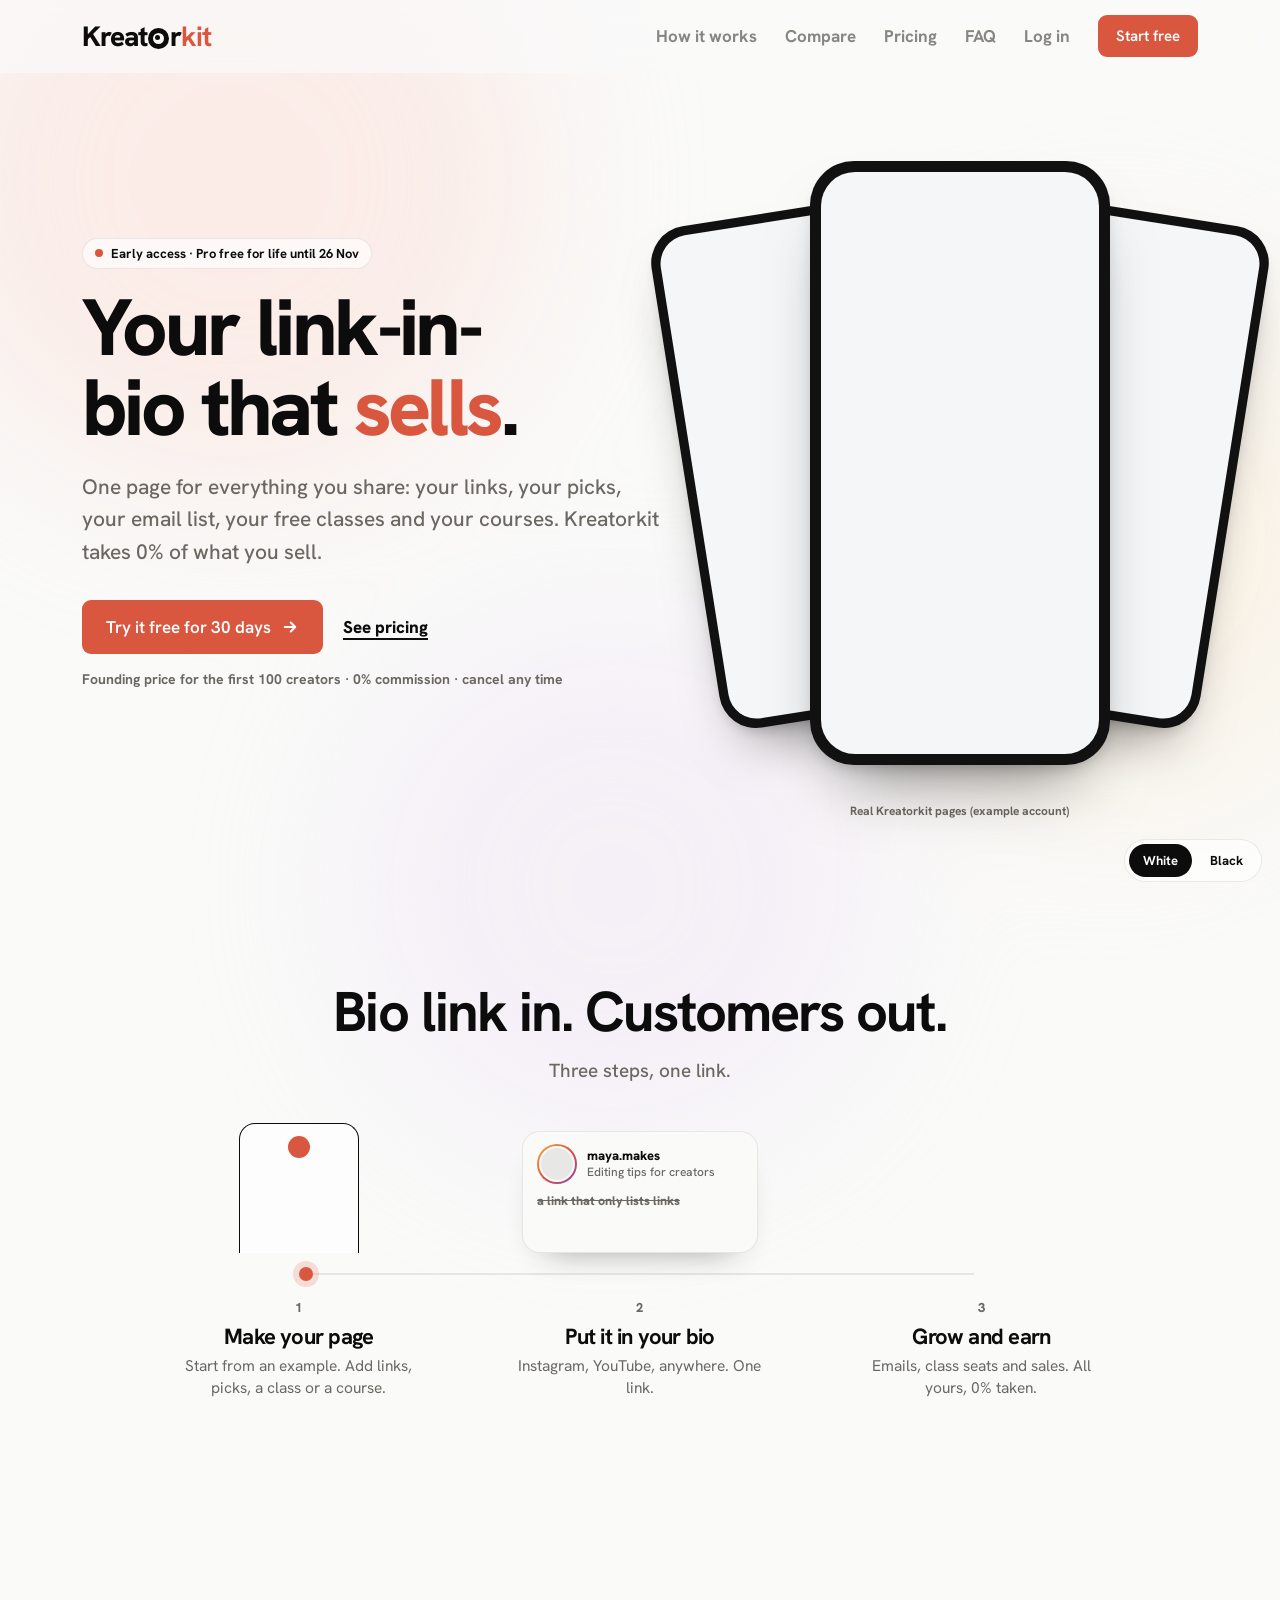
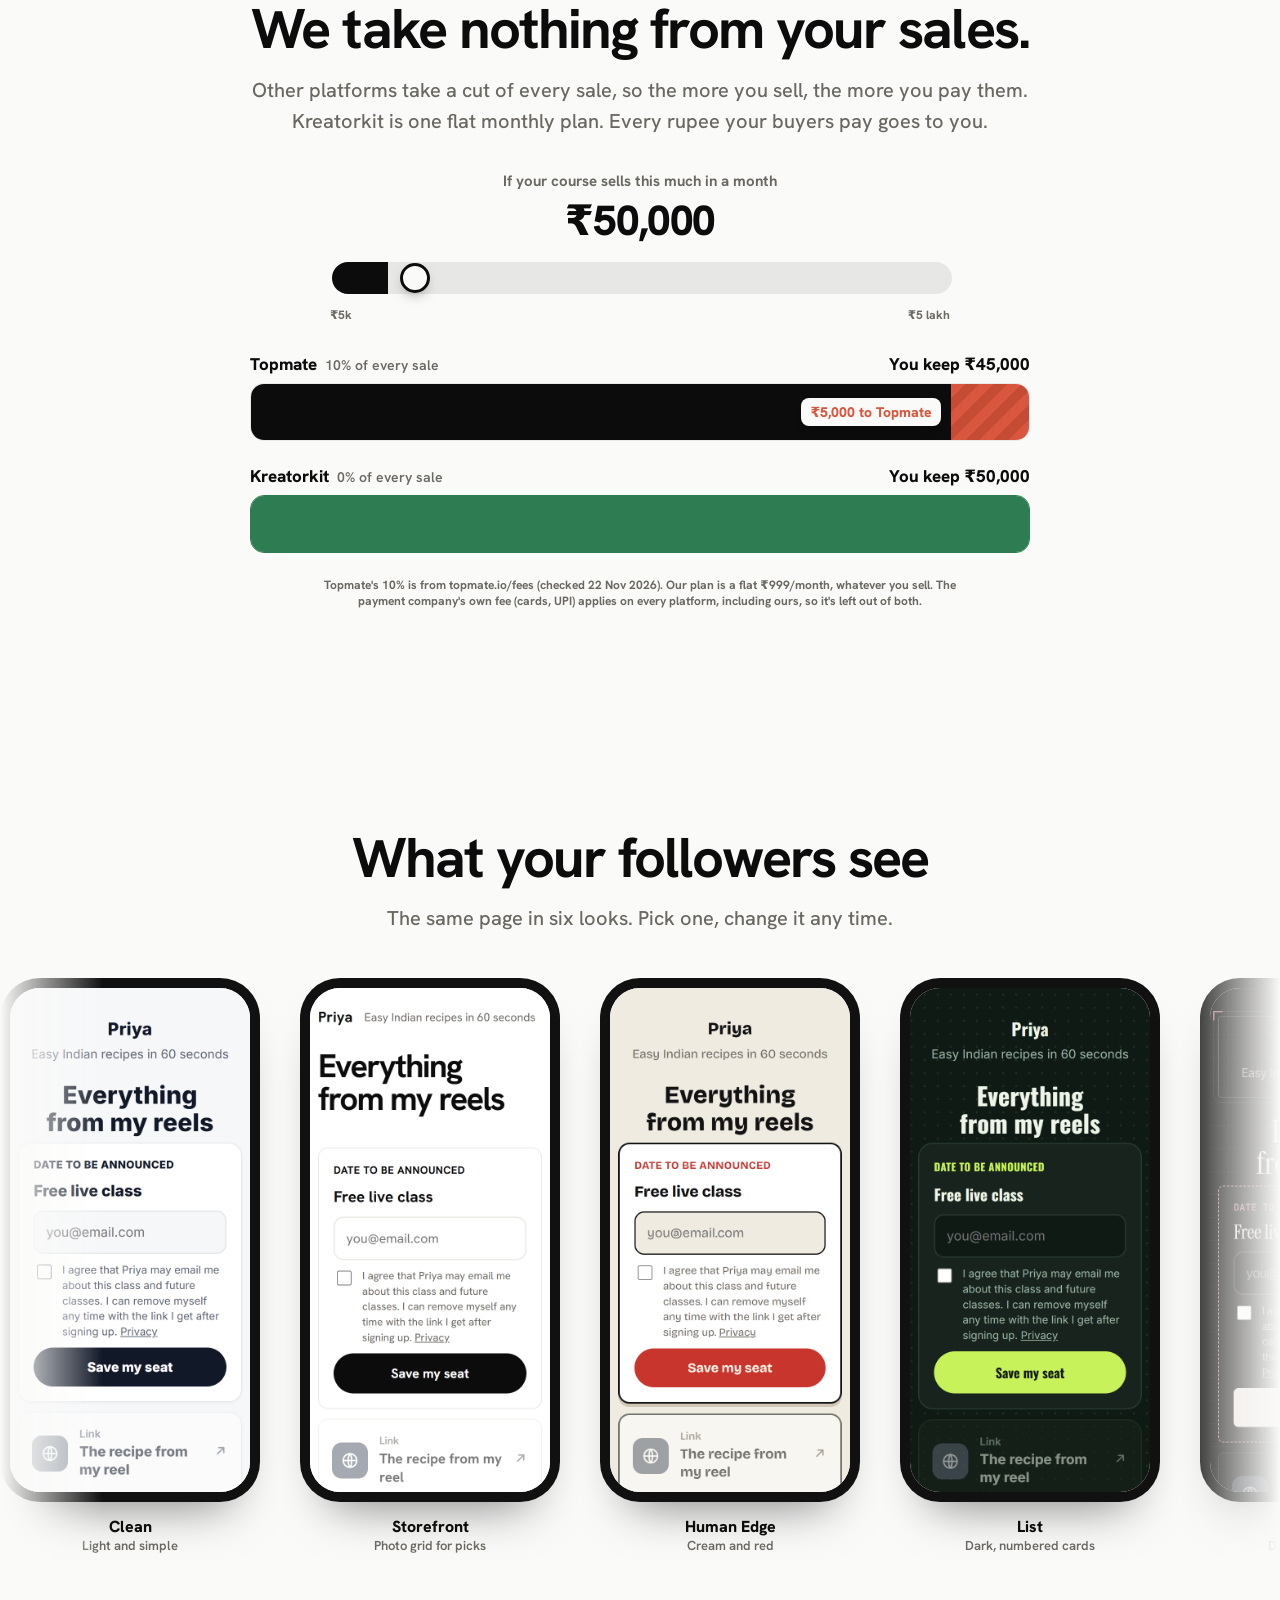
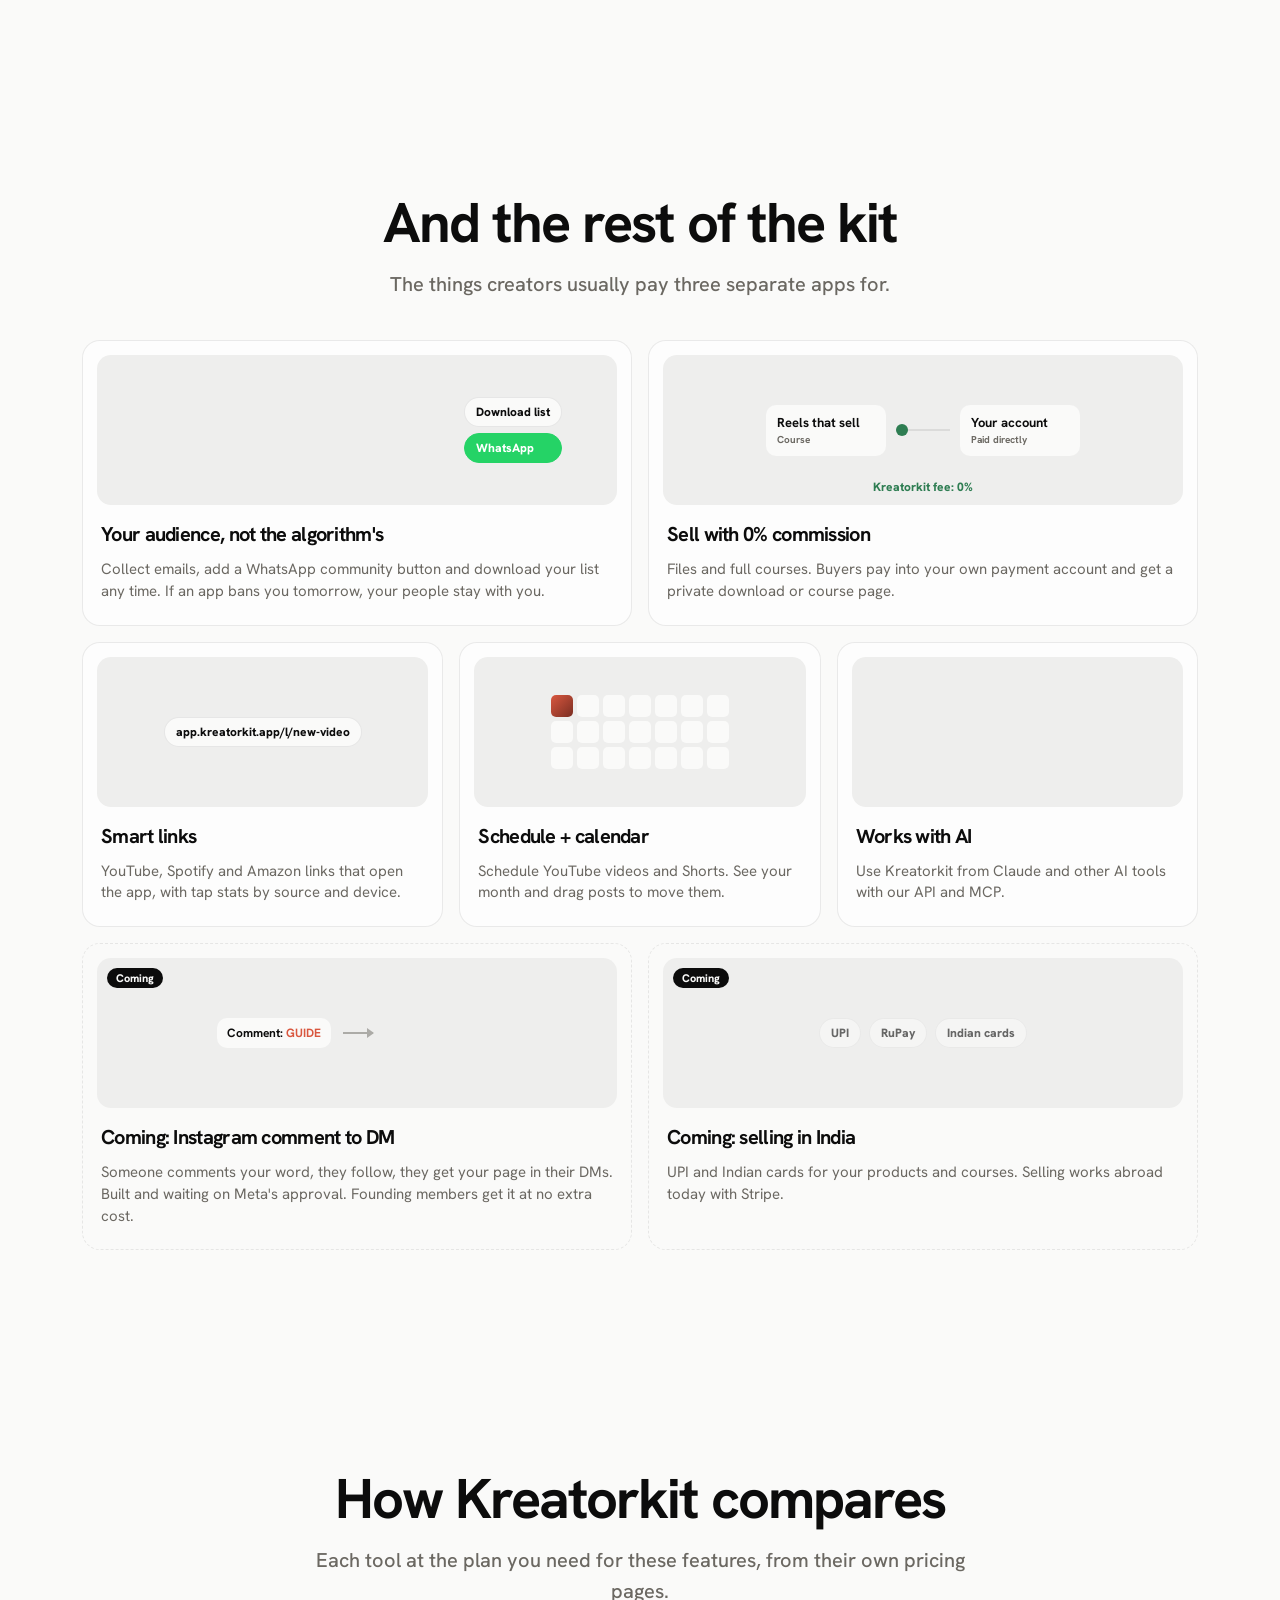
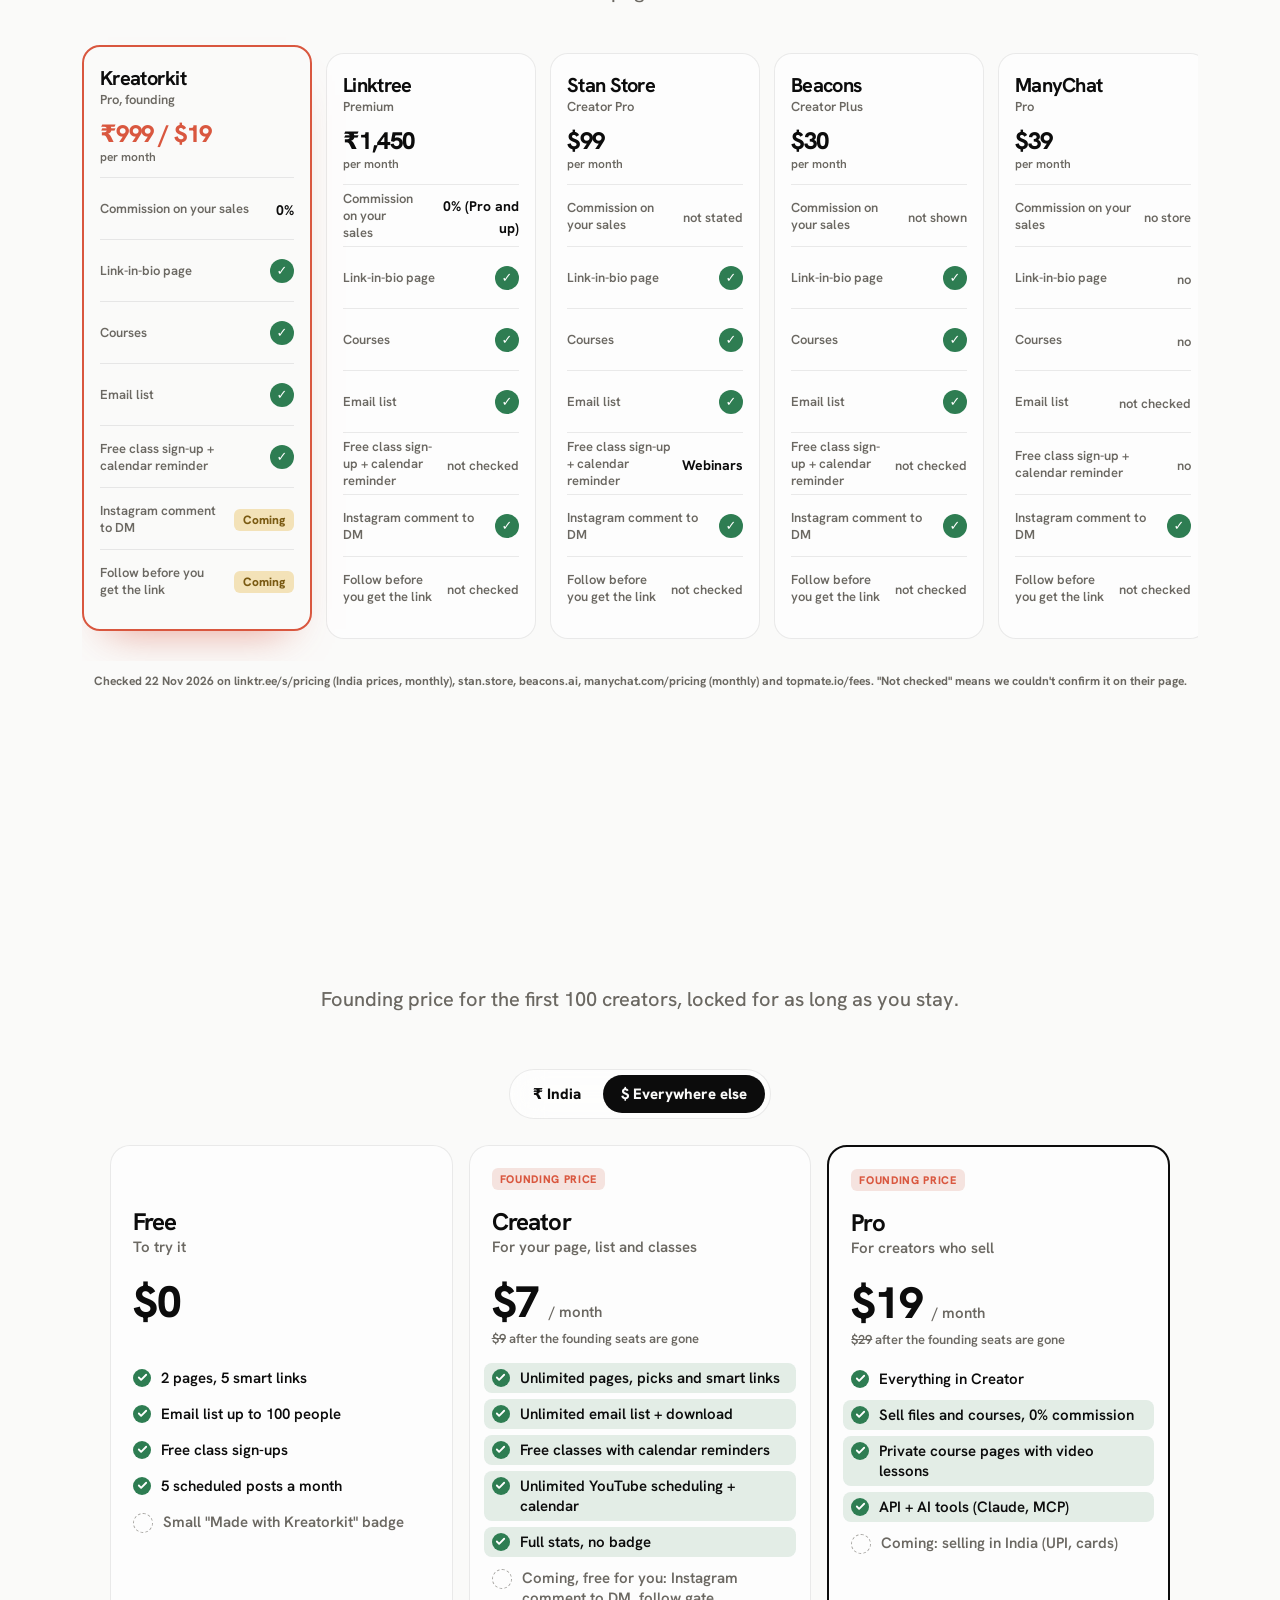
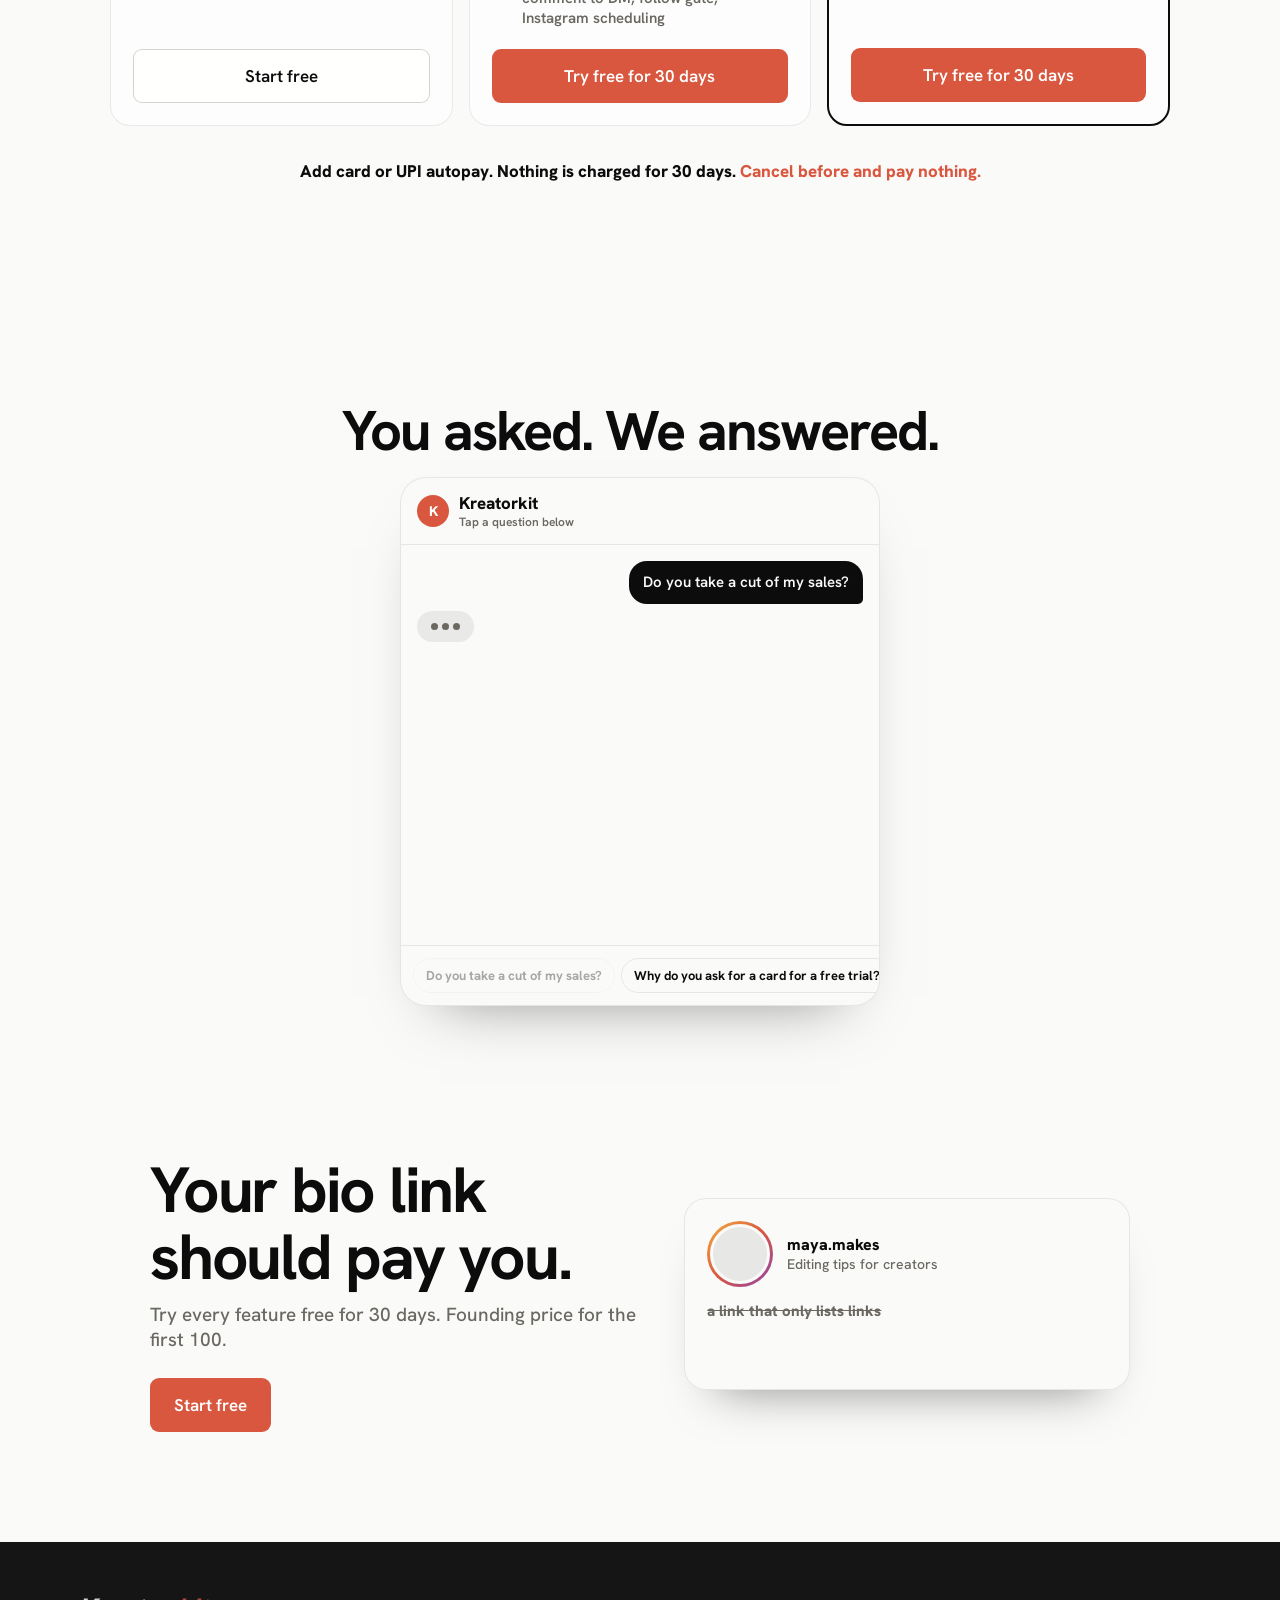
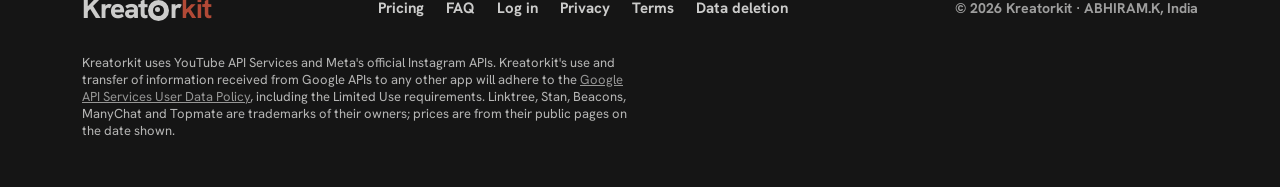
==== commit e21de5c7: "How it works step 2: bio card with the link-swap animation Co-Authored-By: Claude Opus 5.5 <noreply@" ====
--- a/index.html
+++ b/index.html
@@ -354,11 +354,22 @@
 .jr-page s{display:block;height:13px;border-radius:5px;background:color-mix(in srgb,var(--inkv) 10%,transparent);opacity:0;transform:translateY(-14px);animation:jrBlk 9s cubic-bezier(.16,1,.3,1) infinite}
 .jr-page s:nth-of-type(2){animation-delay:.25s}.jr-page s:nth-of-type(3){animation-delay:.5s;background:var(--inkv)}.jr-page s:nth-of-type(4){animation-delay:.75s}
 @keyframes jrBlk{0%{opacity:0;transform:translateY(-14px)}6%,92%{opacity:1;transform:none}100%{opacity:0}}
-.jr-bio{width:200px;border:1.5px solid var(--inkv);border-radius:16px;padding:12px;background:var(--glass);text-align:left;font-size:12px}
-.jr-h{display:flex;gap:8px;align-items:center;font-weight:800;font-size:13px;margin-bottom:6px}.jr-h i{width:26px;height:26px;border-radius:50%;background:linear-gradient(135deg,#F5B041,#D9573F,#8E44AD)}
-.jr-t{color:var(--softv);font-weight:600;margin-bottom:6px}
-.jr-lk{display:inline-block;font-weight:800;color:#2563EB;opacity:0;transform:translateY(-18px) scale(.9);animation:jrLk 9s cubic-bezier(.16,1,.3,1) infinite}
-@keyframes jrLk{0%,34%{opacity:0;transform:translateY(-18px) scale(.9)}42%,92%{opacity:1;transform:none}100%{opacity:0}}
+.jr-bio{width:236px;border:1px solid var(--glass-b);border-radius:18px;padding:12px 14px;background:var(--bgv);text-align:left;box-shadow:0 18px 34px -24px rgba(0,0,0,.45)}
+.jr-row{display:flex;gap:10px;align-items:center}
+.jr-pic{width:40px;height:40px;border-radius:50%;background:linear-gradient(135deg,#F5B041,#D9573F,#8E44AD);padding:2px;flex:none}
+.jr-pic i{display:block;width:100%;height:100%;border-radius:50%;background:color-mix(in srgb,var(--inkv) 8%,var(--bgv));border:2px solid var(--bgv)}
+.jr-nm{font-weight:800;font-size:13px}.jr-t{color:var(--softv);font-weight:500;font-size:12px}
+.jr-sw{margin-top:8px;height:18px;position:relative;overflow:hidden;font-weight:800;font-size:12.5px}
+.jr-sw span{position:absolute;left:0;top:0;white-space:nowrap}
+.jr-old{color:var(--softv);text-decoration:line-through;animation:jrOld 9s cubic-bezier(.16,1,.3,1) infinite}
+.jr-lk{color:#2563EB;opacity:0;transform:translateY(100%);animation:jrLk 9s cubic-bezier(.16,1,.3,1) infinite}
+html[data-theme="dark"] .jr-lk{color:#7AA5FF}
+@keyframes jrOld{0%,34%{transform:none;opacity:1}42%,94%{transform:translateY(-100%);opacity:0}100%{transform:none;opacity:1}}
+@keyframes jrLk{0%,34%{transform:translateY(100%);opacity:0}42%,92%{transform:none;opacity:1}100%{transform:translateY(100%);opacity:0}}
+.jr-chips{display:flex;gap:5px;margin-top:8px;min-height:22px}
+.jr-chips b{font-size:11px;border-radius:99px;padding:4px 8px;background:color-mix(in srgb,var(--inkv) 7%,var(--bgv));color:var(--inkv);opacity:0;animation:jrChip 9s cubic-bezier(.16,1,.3,1) infinite}
+.jr-chips b:nth-child(2){animation-delay:.15s}.jr-chips b:nth-child(3){animation-delay:.3s}
+@keyframes jrChip{0%,44%{opacity:0;transform:translateY(6px)}50%,90%{opacity:1;transform:none}96%,100%{opacity:0}}
 .jr-stack{display:flex;flex-direction:column;gap:6px;align-items:center}
 .jr-note{display:flex;align-items:center;gap:8px;background:var(--bgv);border:1px solid var(--glass-b);color:var(--inkv);border-radius:12px;padding:9px 12px;font-weight:700;font-size:13px;white-space:nowrap;
  box-shadow:0 12px 24px -16px rgba(0,0,0,.4);opacity:0;transform:translateY(12px) scale(.95);animation:jrNt 9s cubic-bezier(.16,1,.3,1) infinite}
@@ -366,7 +377,7 @@
 .jr-note:nth-child(1){animation-delay:6.6s}.jr-note:nth-child(2){animation-delay:7s}.jr-note:nth-child(3){animation-delay:7.4s}
 @keyframes jrNt{0%{opacity:0;transform:translateY(12px) scale(.95)}5%,20%{opacity:1;transform:none}25%,100%{opacity:0}}
 @media (max-width:760px){.jr{grid-template-columns:1fr;gap:44px}.jr-rail{display:none}.jr-vis{margin-bottom:16px}}
-@media (prefers-reduced-motion:reduce){.jr *{animation:none!important}.jr-page s,.jr-lk,.jr-note{opacity:1;transform:none}}
+@media (prefers-reduced-motion:reduce){.jr *{animation:none!important}.jr-page s,.jr-lk,.jr-note,.jr-chips b{opacity:1;transform:none}.jr-old{display:none}}
 
 /* ===== We take nothing: two bars + slider (24 Nov) ===== */
 .fee2 .in{display:block!important;text-align:center}
@@ -583,7 +594,7 @@
   <div class="jr-rail" aria-hidden="true"><b></b><u></u></div>
   <div class="jr-st"><div class="jr-vis" aria-hidden="true"><div class="jr-page"><div class="jr-av"></div><s></s><s></s><s></s><s></s></div></div>
    <div class="jr-n">1</div><h3>Make your page</h3><p>Start from an example. Add links, picks, a class or a course.</p></div>
-  <div class="jr-st"><div class="jr-vis" aria-hidden="true"><div class="jr-bio"><div class="jr-h"><i></i>maya.makes</div><div class="jr-t">Editing tips for creators</div><span class="jr-lk">kreatorkit.app/maya</span></div></div>
+  <div class="jr-st"><div class="jr-vis" aria-hidden="true"><div class="jr-bio"><div class="jr-row"><div class="jr-pic"><i></i></div><div><div class="jr-nm">maya.makes</div><div class="jr-t">Editing tips for creators</div></div></div><div class="jr-sw"><span class="jr-old">a link that only lists links</span><span class="jr-lk">kreatorkit.app/maya</span></div><div class="jr-chips"><b>Picks</b><b>Free class</b><b>Course</b></div></div></div>
    <div class="jr-n">2</div><h3>Put it in your bio</h3><p>Instagram, YouTube, anywhere. One link.</p></div>
   <div class="jr-st"><div class="jr-vis" aria-hidden="true"><div class="jr-stack"><div class="jr-note"><i class="g"></i>New email sign-up</div><div class="jr-note"><i class="y"></i>Seat saved for the class</div><div class="jr-note"><i></i>Sale, 0% taken</div></div></div>
    <div class="jr-n">3</div><h3>Grow and earn</h3><p>Emails, class seats and sales. All yours, 0% taken.</p></div>
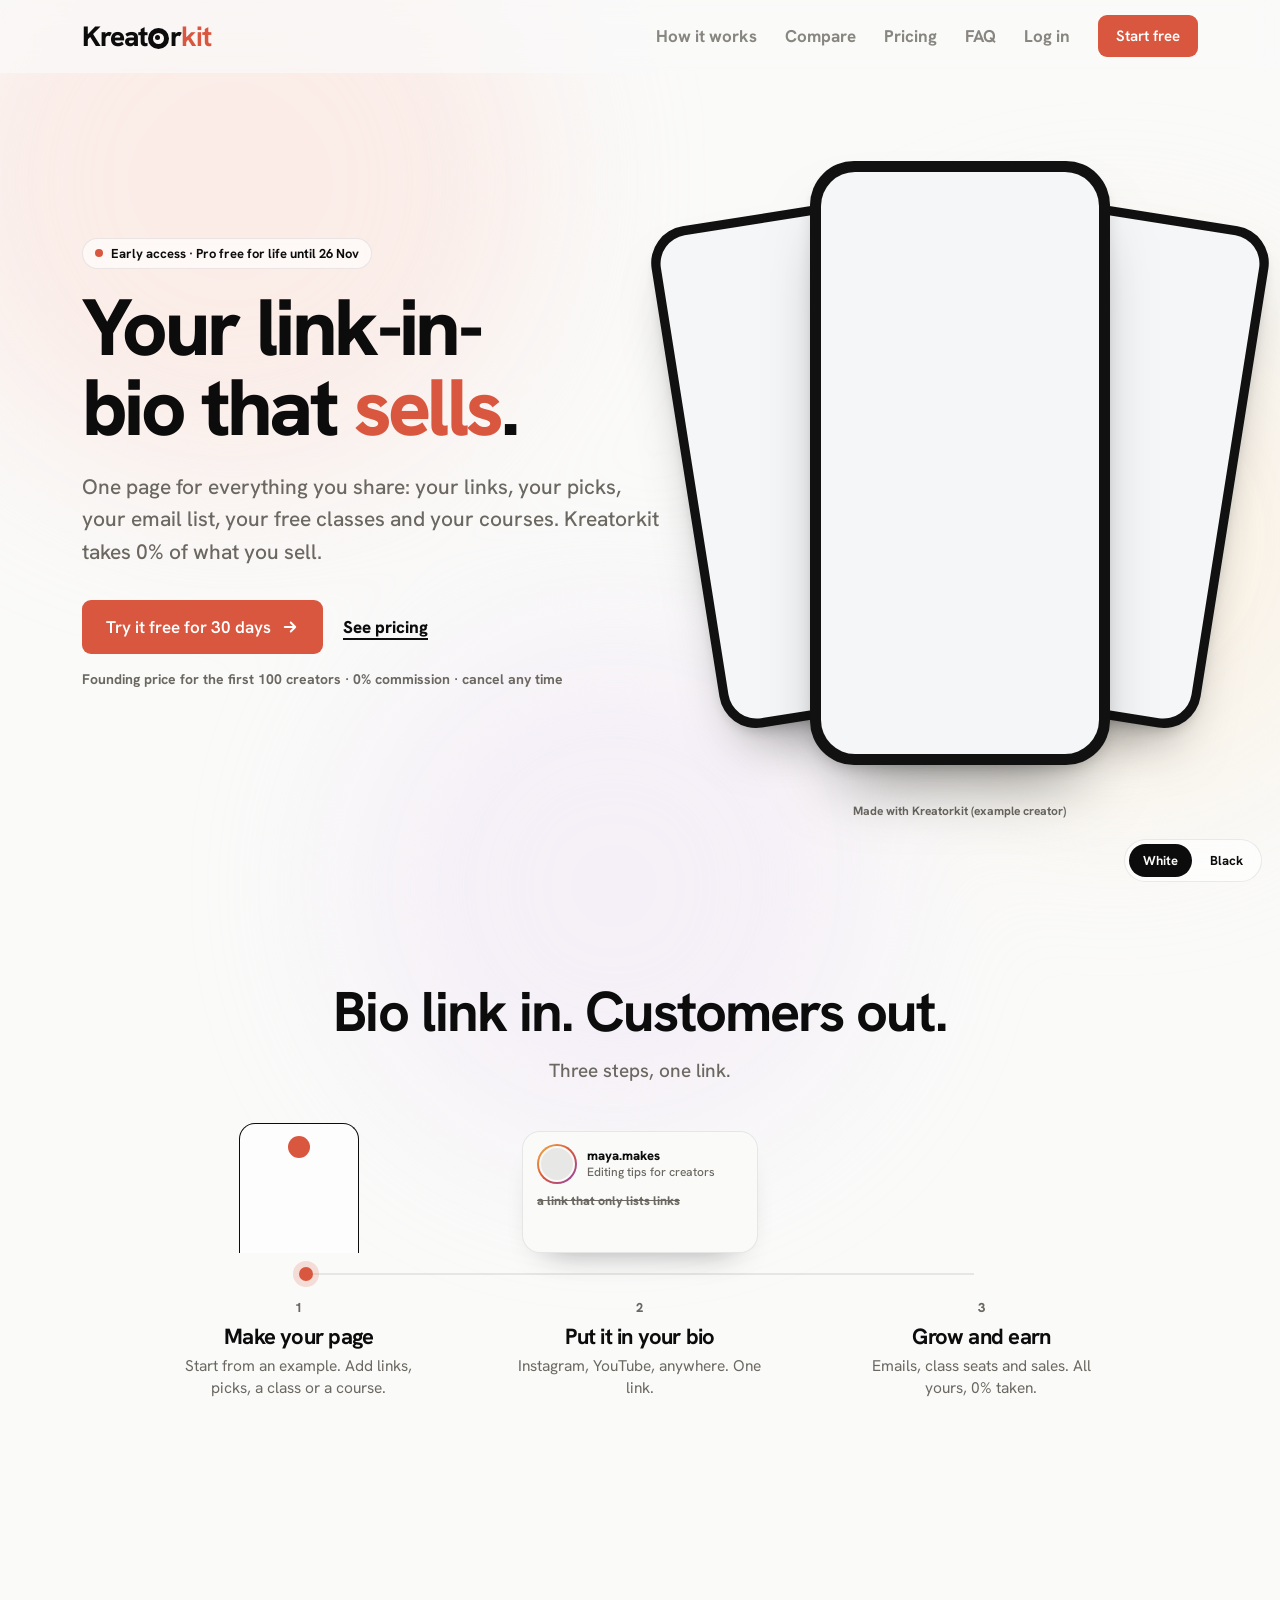
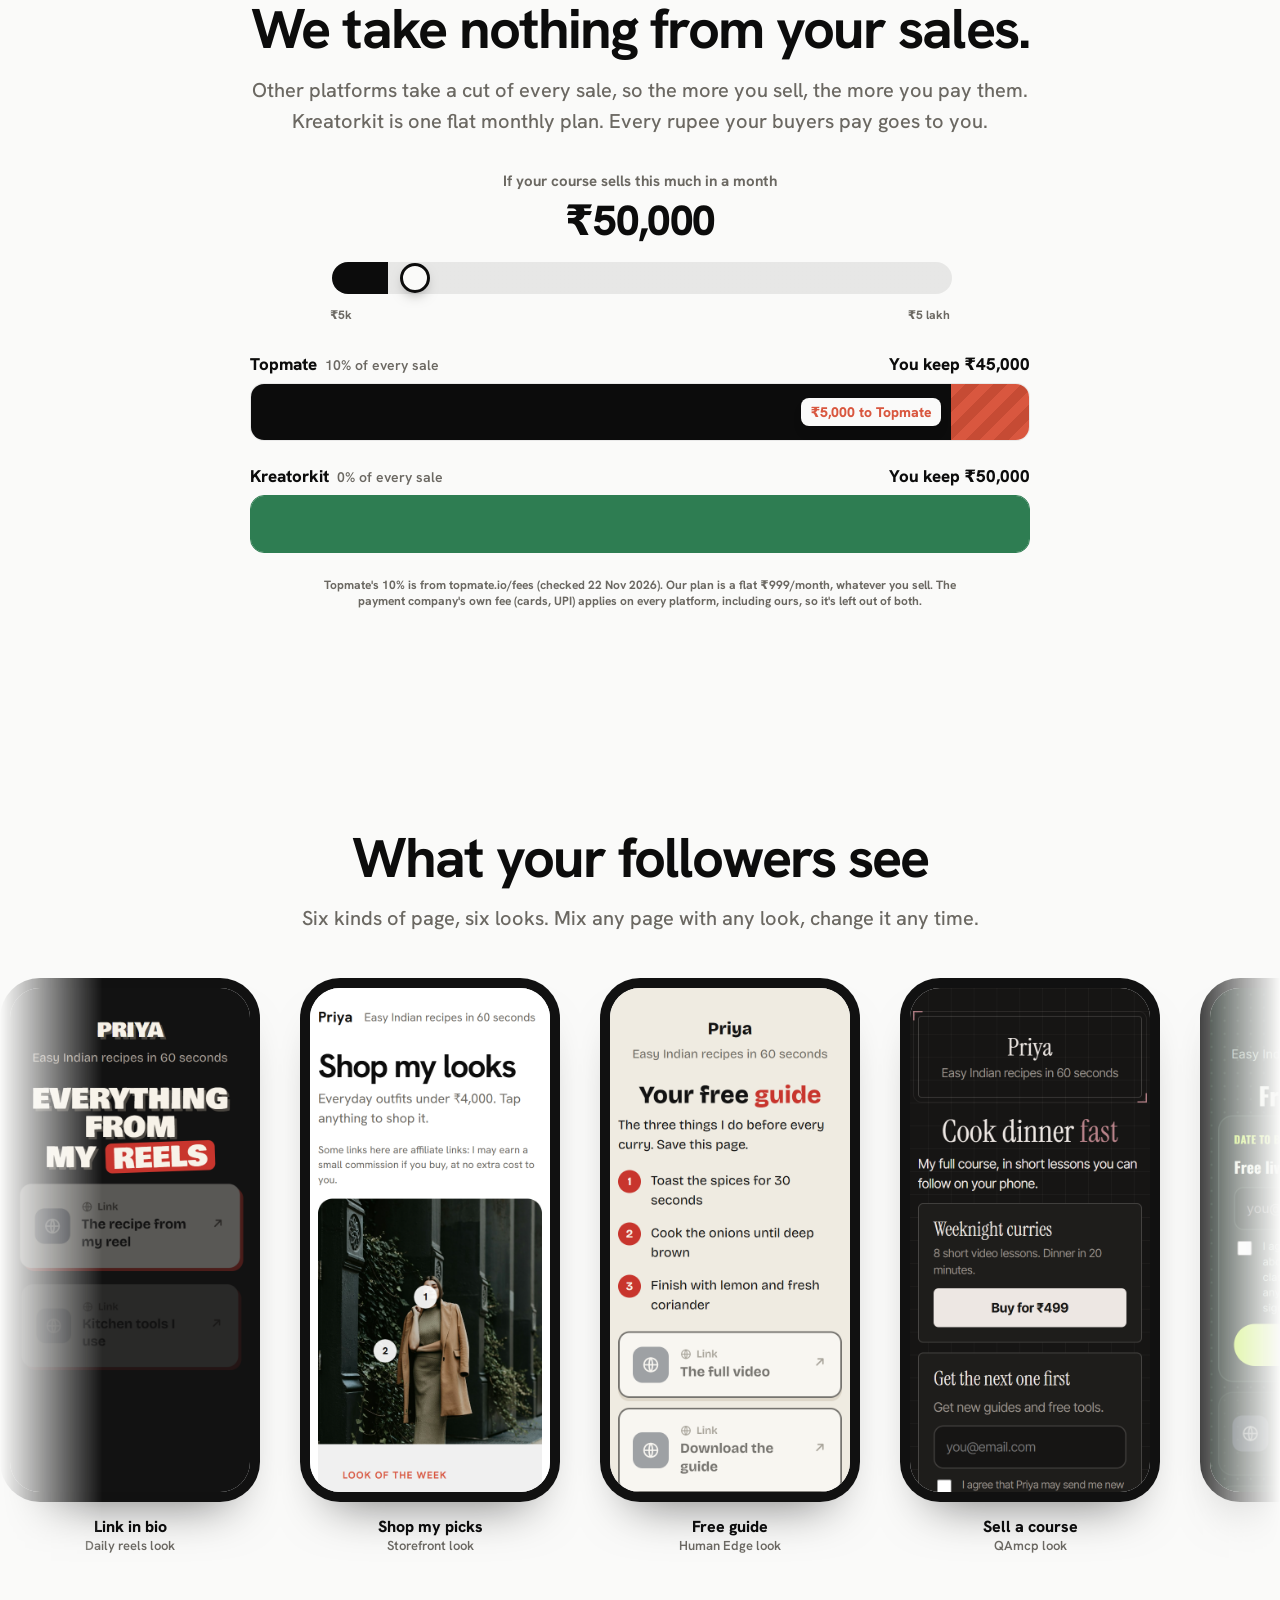
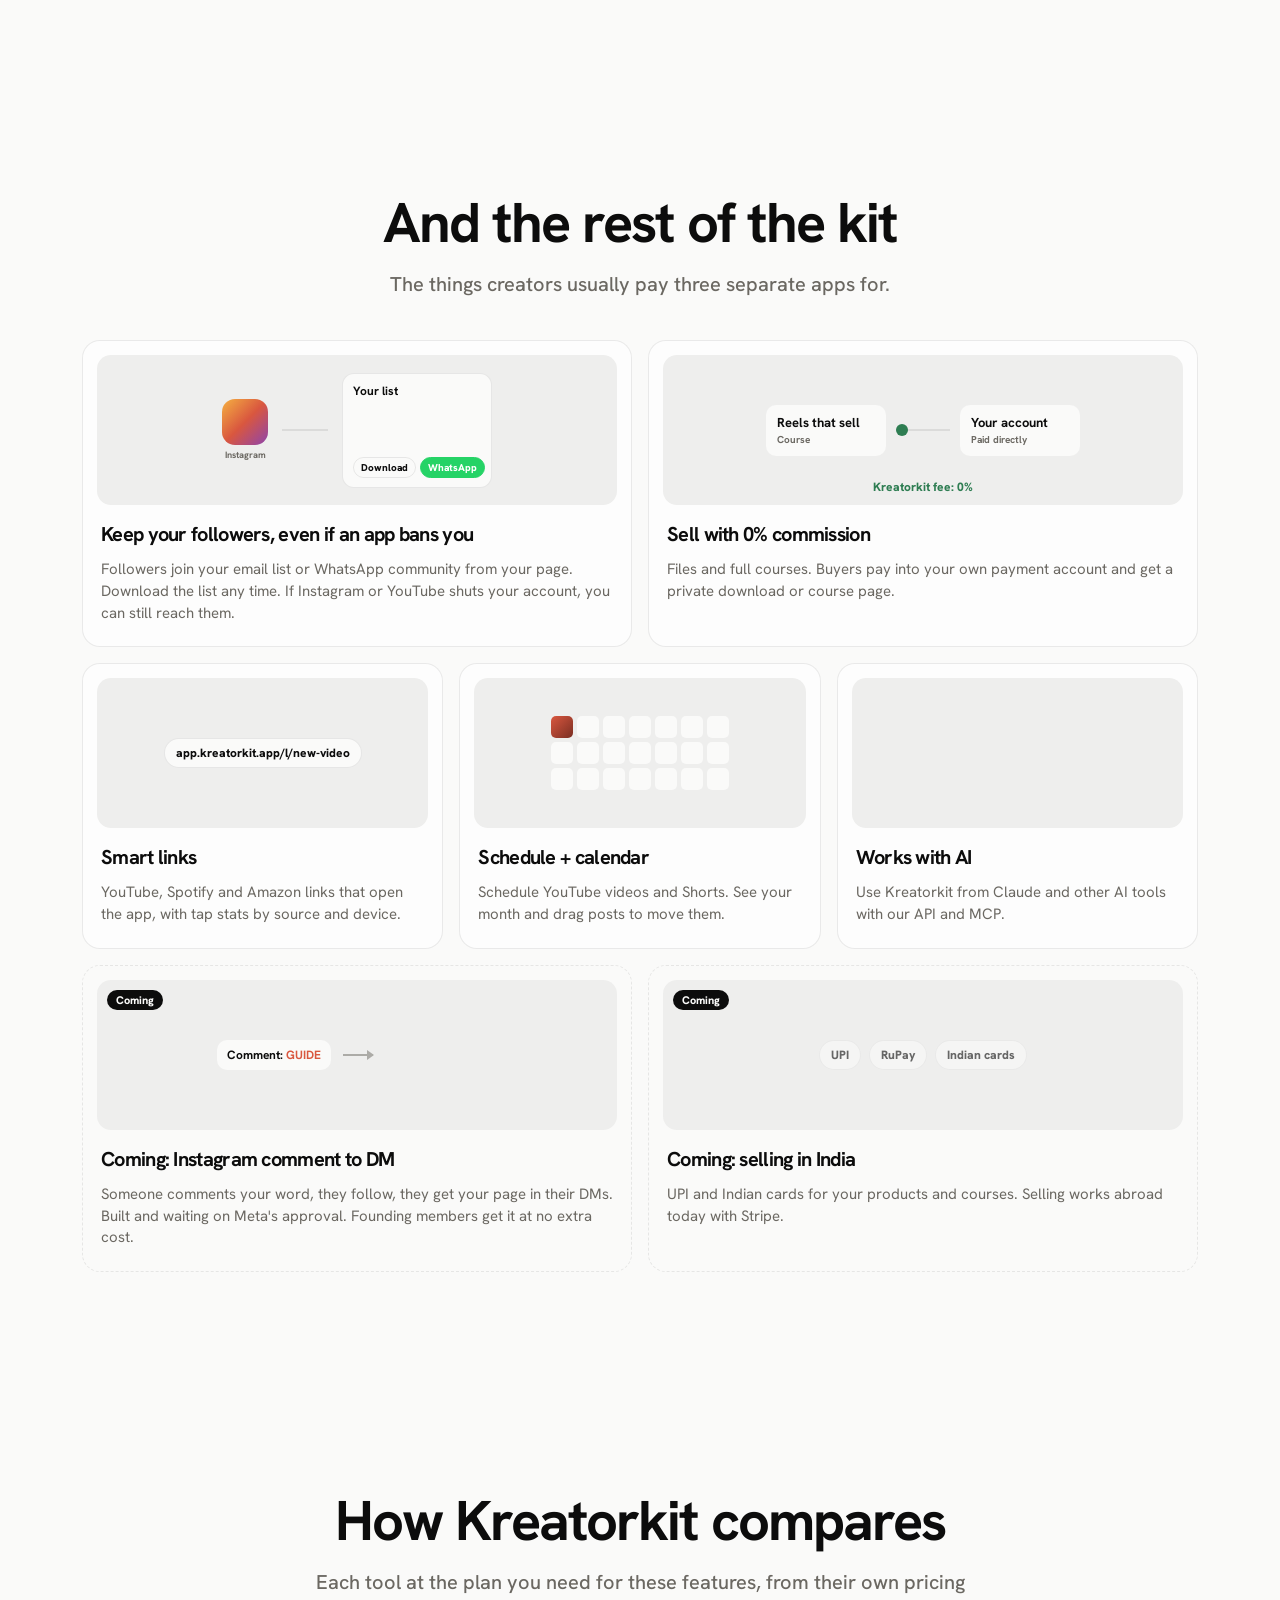
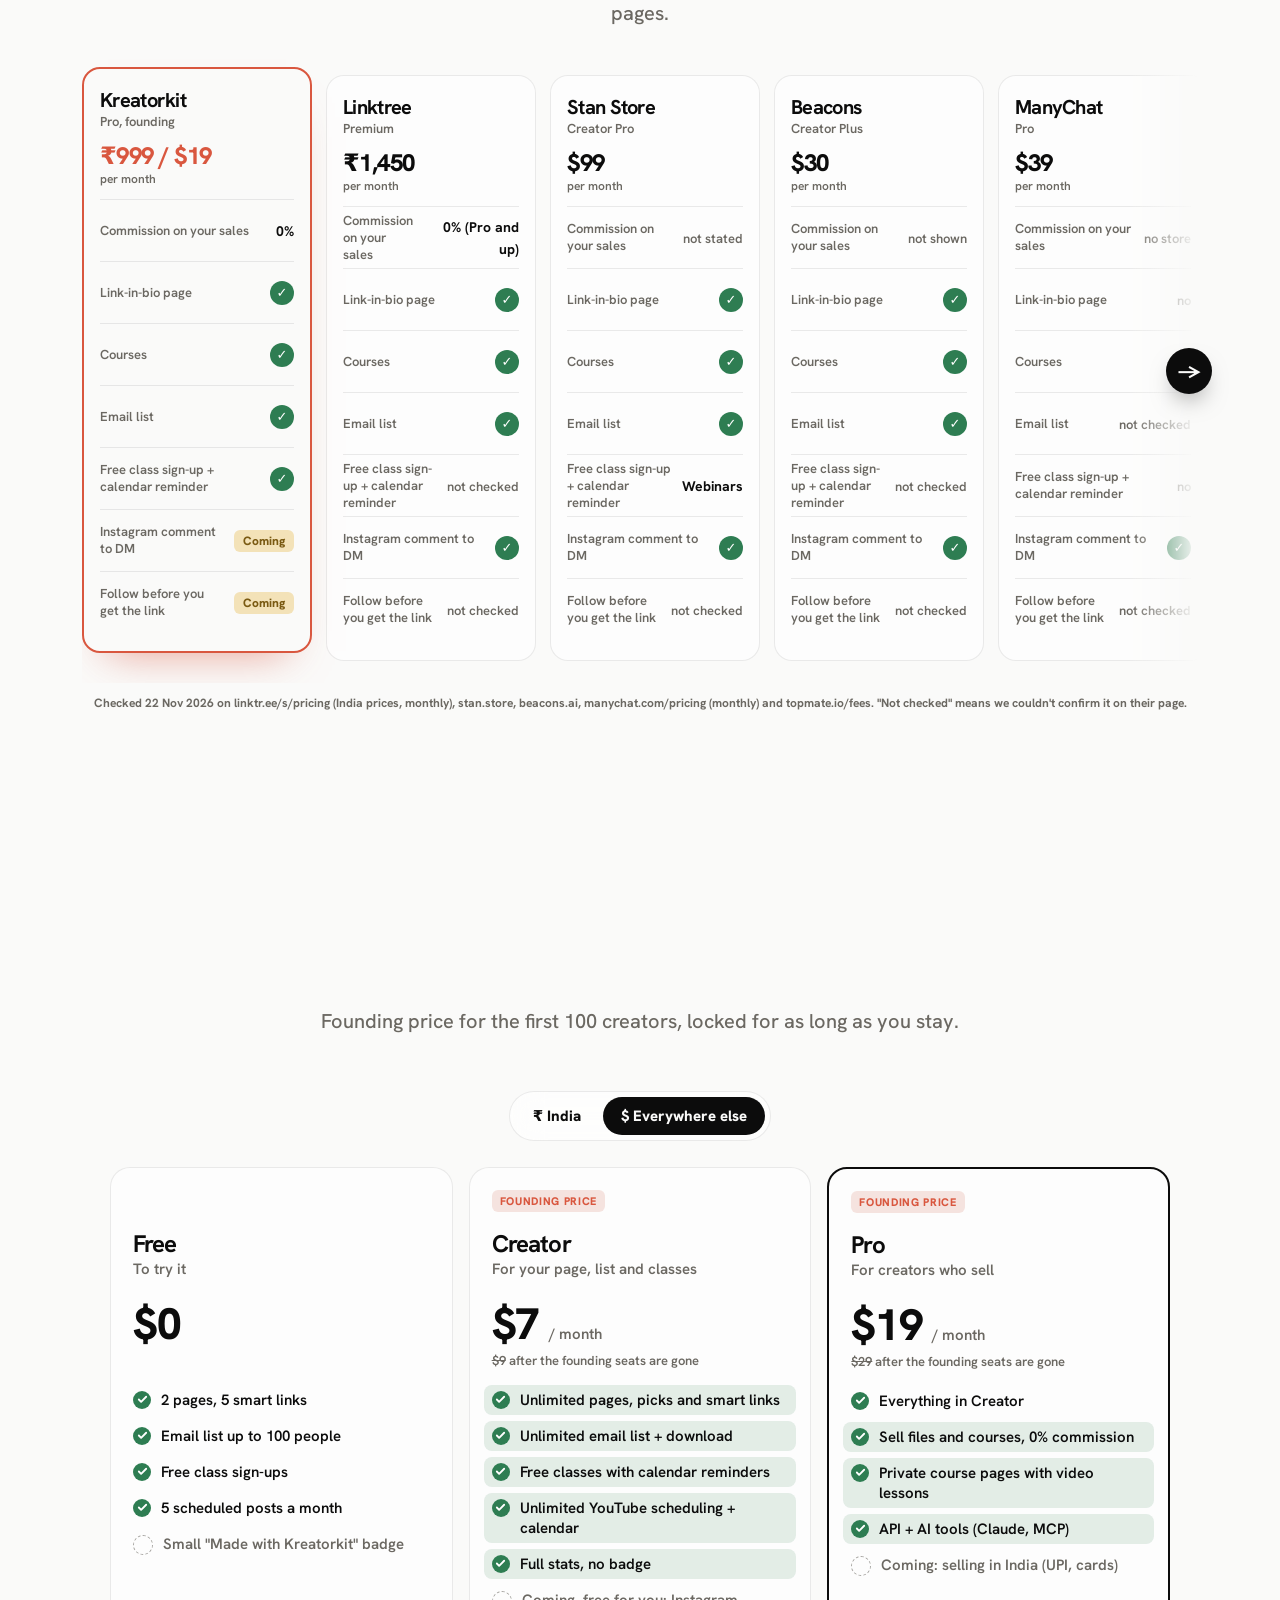
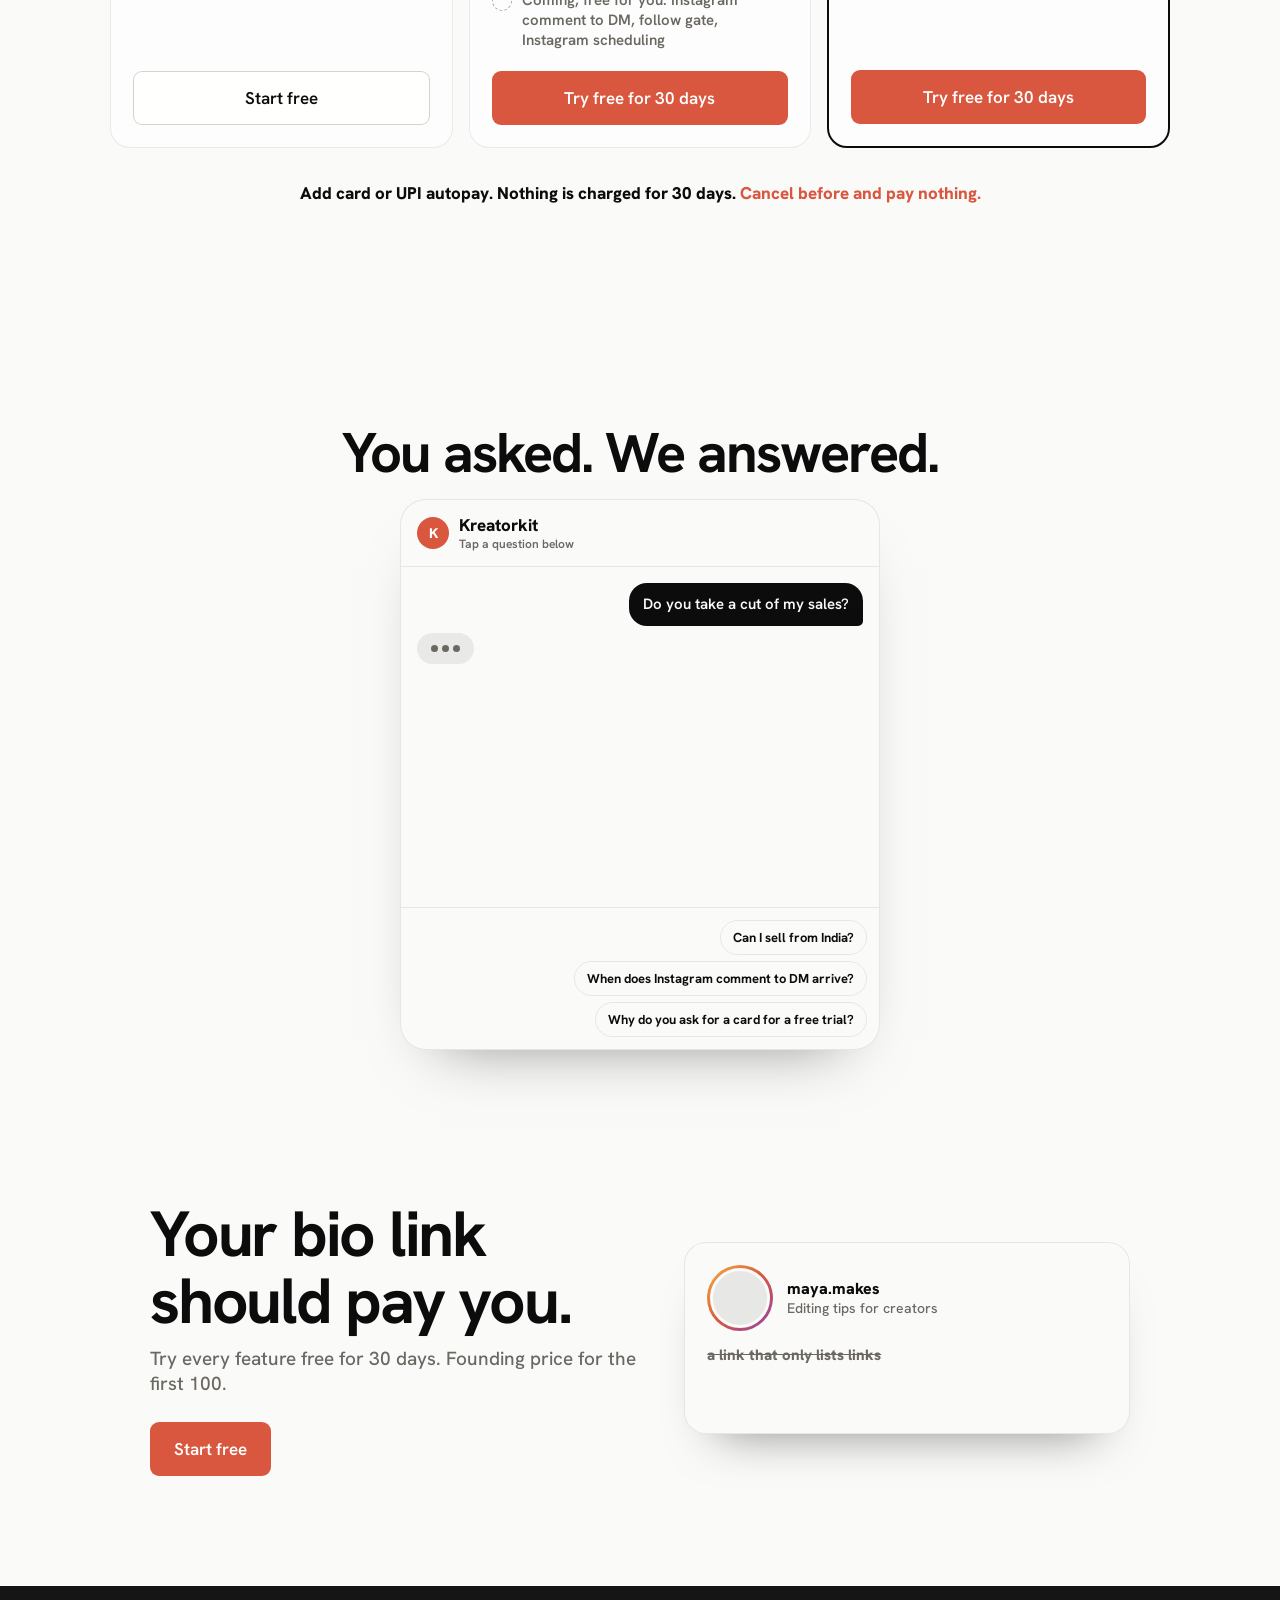
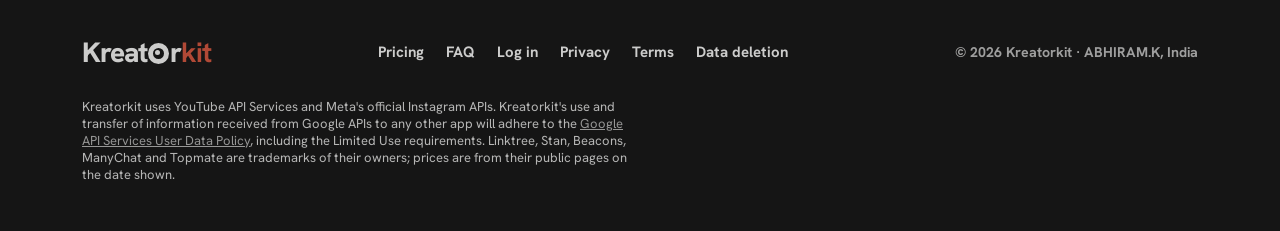
==== commit 4629ee87: "Show six page types in six looks; plain audience tile; FAQ shows 3 questions; compare arrows instead" ====
--- a/index.html
+++ b/index.html
@@ -477,7 +477,17 @@
 
 /* ===== Compare: cards (24 Nov) ===== */
 .cmp2{text-align:center}.cmp2 .lead{margin:0 auto 30px}
-.cc-cards{display:flex;gap:14px;overflow-x:auto;scroll-snap-type:x mandatory;padding:16px 4px 22px;text-align:left;scrollbar-width:thin}
+.cc-wrap{position:relative}
+.cc-cards{display:flex;gap:14px;overflow-x:auto;scroll-snap-type:x mandatory;scroll-behavior:smooth;padding:16px 4px 22px;text-align:left;scrollbar-width:none;
+ -webkit-mask:linear-gradient(90deg,#000 0,#000 calc(100% - 70px),transparent);mask:linear-gradient(90deg,#000 0,#000 calc(100% - 70px),transparent);transition:-webkit-mask .3s}
+.cc-cards::-webkit-scrollbar{display:none}
+.cc-wrap.end .cc-cards{-webkit-mask:none;mask:none}
+.cc-nav{all:unset;cursor:pointer;position:absolute;top:50%;z-index:3;width:46px;height:46px;margin-top:-23px;border-radius:50%;display:flex;align-items:center;justify-content:center;
+ background:var(--inkv);color:var(--bgv);font-size:20px;font-weight:800;box-shadow:0 12px 24px -10px rgba(0,0,0,.5);transition:opacity .25s,transform .25s}
+.cc-nav:hover{transform:scale(1.06)}.cc-nav:focus-visible{outline:3px solid var(--coral);outline-offset:2px}
+.cc-prev{left:-14px}.cc-next{right:-14px}
+.cc-wrap.start .cc-prev,.cc-wrap.end .cc-next{opacity:0;pointer-events:none}
+@media (max-width:700px){.cc-prev{left:-6px}.cc-next{right:-6px}}
 .cc-card{flex:1 0 210px;scroll-snap-align:start;border:1px solid var(--glass-b);background:var(--glass);border-radius:18px;padding:18px 16px;color:var(--inkv)}
 .cc-card.cc-us{flex-basis:230px;border:2px solid var(--coral);box-shadow:0 24px 40px -26px rgba(217,87,63,.6);transform:translateY(-8px);background:var(--bgv)}
 .cc-card h3{margin:0;font-size:20px}.cc-plan{color:var(--softv);font-weight:600;font-size:13px}
@@ -526,7 +536,7 @@
 .dm-bar{display:flex;align-items:center;gap:10px;padding:14px 16px;border-bottom:1px solid var(--glass-b);font-weight:800;color:var(--inkv)}
 .dm-bar i{font-style:normal;width:32px;height:32px;border-radius:50%;background:var(--coral);color:#fff;display:flex;align-items:center;justify-content:center;font-size:14px}
 .dm-bar small{display:block;font-weight:600;color:var(--softv);font-size:12px}
-.dm-th{height:400px;overflow-y:auto;padding:16px;display:flex;flex-direction:column;gap:8px;scroll-behavior:smooth;overscroll-behavior:contain}
+.dm-th{height:340px;overflow-y:auto;padding:16px;display:flex;flex-direction:column;gap:8px;scroll-behavior:smooth;overscroll-behavior:contain}
 .dm-m{max-width:84%;padding:10px 14px;border-radius:18px;font-size:15px;line-height:1.5;animation:dmPop .35s cubic-bezier(.16,1,.3,1) both}
 .dm-m p{margin:0}
 .dm-me{align-self:flex-end;background:var(--inkv);color:var(--bgv);border-bottom-right-radius:5px;font-weight:600}
@@ -535,7 +545,10 @@
 .dm-typing i{width:7px;height:7px;border-radius:50%;background:var(--softv);animation:dmDot 1s infinite}.dm-typing i:nth-child(2){animation-delay:.15s}.dm-typing i:nth-child(3){animation-delay:.3s}
 @keyframes dmDot{50%{transform:translateY(-4px);opacity:.5}}
 @keyframes dmPop{from{opacity:0;transform:translateY(8px) scale(.97)}}
-.dm-ask{display:flex;gap:6px;overflow-x:auto;padding:12px;border-top:1px solid var(--glass-b);scrollbar-width:thin}
+.dm-ask{display:flex;flex-direction:column;align-items:flex-end;gap:6px;padding:12px;border-top:1px solid var(--glass-b);min-height:132px}
+.dm-ask button[hidden]{display:none}
+.dm-ask button.dm-in{animation:dmPop .35s cubic-bezier(.16,1,.3,1) both}
+.dm-ask .dm-done{align-self:center;color:var(--softv);font-weight:600;font-size:13px;margin:auto}
 .dm-ask button{all:unset;cursor:pointer;flex:none;border:1px solid var(--glass-b);border-radius:99px;padding:8px 12px;font-weight:700;font-size:13px;color:var(--inkv);transition:background .2s,opacity .3s}
 .dm-ask button:hover{background:color-mix(in srgb,var(--inkv) 7%,var(--bgv))}.dm-ask button:focus-visible{outline:3px solid var(--coral)}
 .dm-ask button[disabled]{opacity:.35;cursor:default}
@@ -559,6 +572,28 @@
 @keyframes fnC{0%,45%{opacity:0;transform:translateY(6px)}52%,92%{opacity:1;transform:none}100%{opacity:0}}
 @media (max-width:760px){.fn{grid-template-columns:1fr}.dm-th{height:360px}}
 @media (prefers-reduced-motion:reduce){.fn-old{display:none}.fn-new,.fn-chips b{animation:none;opacity:1;transform:none}.dm-m,.dm-typing i{animation:none}}
+
+/* audience tile: own your list (24 Nov) */
+.kd-own{gap:14px;justify-content:center}
+.ko-app{position:relative;display:flex;flex-direction:column;align-items:center;gap:4px;font-weight:700;font-size:11px;color:var(--softv)}
+.ko-ig{width:46px;height:46px;border-radius:13px;background:linear-gradient(135deg,#F5B041,#D9573F,#8E44AD);animation:koBan 8s ease-in-out infinite}
+.ko-app em{position:absolute;top:-8px;left:50%;transform:translateX(-50%) scale(.8);white-space:nowrap;font-style:normal;font-weight:800;font-size:10px;color:#fff;background:#B42318;border-radius:6px;padding:3px 6px;opacity:0;animation:koTag 8s cubic-bezier(.16,1,.3,1) infinite}
+@keyframes koBan{0%,55%{filter:none;opacity:1}62%,94%{filter:grayscale(1);opacity:.35}100%{filter:none;opacity:1}}
+@keyframes koTag{0%,57%{opacity:0;transform:translateX(-50%) scale(.8)}62%,94%{opacity:1;transform:translateX(-50%) scale(1)}100%{opacity:0}}
+.ko-flow{position:relative;width:46px;height:2px;background:var(--glass-b)}
+.ko-flow u{position:absolute;top:-4px;left:0;width:10px;height:10px;border-radius:50%;background:var(--coral);opacity:0;animation:koDot 8s linear infinite}
+.ko-flow u:nth-child(2){animation-delay:.5s}.ko-flow u:nth-child(3){animation-delay:1s}
+@keyframes koDot{0%{left:0;opacity:0}3%{opacity:1}12%{left:36px;opacity:1}14%,100%{left:36px;opacity:0}}
+.ko-list{background:var(--bgv);border:1px solid var(--glass-b);border-radius:12px;padding:9px 10px;width:150px;display:flex;flex-direction:column;gap:5px}
+.ko-list>b{font-size:12px}
+.ko-r{display:flex;align-items:center;gap:6px;opacity:0;animation:koRow 8s cubic-bezier(.16,1,.3,1) infinite}
+.ko-r i{width:12px;height:12px;border-radius:50%;background:var(--sage);flex:none}.ko-r s{display:block;height:7px;border-radius:4px;flex:1;background:color-mix(in srgb,var(--inkv) 12%,var(--bgv))}
+.ko-r:nth-child(2){animation-delay:.6s}.ko-r:nth-child(3){animation-delay:1.1s}.ko-r:nth-child(4){animation-delay:1.6s}
+@keyframes koRow{0%,8%{opacity:0;transform:translateX(-6px)}14%,94%{opacity:1;transform:none}100%{opacity:0}}
+.ko-act{display:flex;gap:4px;margin-top:2px}.ko-act span{font-size:10px;font-weight:800;border-radius:99px;padding:3px 7px;border:1px solid var(--glass-b);animation:koGlow 8s ease-in-out infinite}
+.ko-act .ko-wa{background:#25D366;border-color:#25D366;color:#fff}
+@keyframes koGlow{0%,62%{box-shadow:none}70%,90%{box-shadow:0 0 0 4px color-mix(in srgb,var(--coral) 25%,transparent)}100%{box-shadow:none}}
+@media (prefers-reduced-motion:reduce){.ko-r{opacity:1}.ko-flow u{display:none}}
 </style></head><body>
 <div class="blobs" aria-hidden="true"><i class="bb1"></i><i class="bb2"></i><i class="bb3"></i></div>
 <div class="themebtn" role="group" aria-label="Look"><button type="button" data-t="light" aria-pressed="true">White</button><button type="button" data-t="dark" aria-pressed="false">Black</button></div>
@@ -578,12 +613,12 @@
    <a class="link" href="#pricing">See pricing</a></div>
   <div class="fine"><span class="seatline">Founding price for the first 100 creators</span> &middot; 0% commission &middot; cancel any time</div>
  </div>
- <div class="stage fan" aria-label="Real example pages made with Kreatorkit: link in bio, shop my picks, free class">
-  <div class="fph pl" aria-hidden="true"><div class="fsc"><img src="hero/start.png" alt="" width="306" height="616" decoding="async"><img src="hero/editing-kit.png" alt="" width="306" height="616" decoding="async"><img src="hero/free-class.png" alt="" width="306" height="616" decoding="async"></div></div>
-  <a class="fph pc" href="https://app.kreatorkit.app/p/demo/start" target="_blank" rel="noopener" aria-label="Open a real example page"><div class="fsc"><img src="hero/start.png" alt="" width="306" height="616" decoding="async"><img src="hero/editing-kit.png" alt="" width="306" height="616" decoding="async"><img src="hero/free-class.png" alt="" width="306" height="616" decoding="async"></div></a>
-  <div class="fph pr" aria-hidden="true"><div class="fsc"><img src="hero/start.png" alt="" width="306" height="616" decoding="async"><img src="hero/editing-kit.png" alt="" width="306" height="616" decoding="async"><img src="hero/free-class.png" alt="" width="306" height="616" decoding="async"></div></div>
-  <div class="fnotes" aria-hidden="true"><span class="fnote"><i></i><b>Link in bio</b>New email sign-up</span><span class="fnote"><i></i><b>Shop my picks</b>Opens in the store's app</span><span class="fnote"><i></i><b>Free class</b>Reminder added to calendar</span></div>
-  <div class="ex2">Real Kreatorkit pages (example account)</div>
+ <div class="stage fan" aria-label="Example pages made with Kreatorkit: link in bio, shop my picks, sell a course">
+  <div class="fph pl" aria-hidden="true"><div class="fsc"><img src="showcase/bio.png" alt="" width="306" height="616" decoding="async"><img src="showcase/shop.png" alt="" width="306" height="616" decoding="async"><img src="showcase/sell.png" alt="" width="306" height="616" decoding="async"></div></div>
+  <div class="fph pc"><div class="fsc"><img src="showcase/bio.png" alt="" width="306" height="616" decoding="async"><img src="showcase/shop.png" alt="" width="306" height="616" decoding="async"><img src="showcase/sell.png" alt="" width="306" height="616" decoding="async"></div></div>
+  <div class="fph pr" aria-hidden="true"><div class="fsc"><img src="showcase/bio.png" alt="" width="306" height="616" decoding="async"><img src="showcase/shop.png" alt="" width="306" height="616" decoding="async"><img src="showcase/sell.png" alt="" width="306" height="616" decoding="async"></div></div>
+  <div class="fnotes" aria-hidden="true"><span class="fnote"><i></i><b>Link in bio</b>New email sign-up</span><span class="fnote"><i></i><b>Shop my picks</b>Opens in the store's app</span><span class="fnote"><i></i><b>Sell a course</b>Paid to you, 0% to us</span></div>
+  <div class="ex2">Made with Kreatorkit (example creator)</div>
  </div>
 </div></header>
 
@@ -621,16 +656,16 @@
 
 <section class="tour lb" id="tour"><div class="in">
  <h2>What your followers see</h2>
- <p class="lead">The same page in six looks. Pick one, change it any time.</p>
+ <p class="lead">Six kinds of page, six looks. Mix any page with any look, change it any time.</p>
 </div>
- <div class="lb-rail"><div class="lb-belt"><figure><div class="lb-ph"><div class="lb-sc"><img src="looks/clean.png" alt="Example page in the Clean look" width="306" height="616" loading="lazy" decoding="async"></div></div><figcaption>Clean<small>Light and simple</small></figcaption></figure><figure><div class="lb-ph"><div class="lb-sc"><img src="looks/store.png" alt="Example page in the Storefront look" width="306" height="616" loading="lazy" decoding="async"></div></div><figcaption>Storefront<small>Photo grid for picks</small></figcaption></figure><figure><div class="lb-ph"><div class="lb-sc"><img src="looks/guide.png" alt="Example page in the Human Edge look" width="306" height="616" loading="lazy" decoding="async"></div></div><figcaption>Human Edge<small>Cream and red</small></figcaption></figure><figure><div class="lb-ph"><div class="lb-sc"><img src="looks/list.png" alt="Example page in the List look" width="306" height="616" loading="lazy" decoding="async"></div></div><figcaption>List<small>Dark, numbered cards</small></figcaption></figure><figure><div class="lb-ph"><div class="lb-sc"><img src="looks/qamcp.png" alt="Example page in the QAmcp look" width="306" height="616" loading="lazy" decoding="async"></div></div><figcaption>QAmcp<small>Dark, rose, certificate</small></figcaption></figure><figure><div class="lb-ph"><div class="lb-sc"><img src="looks/reels.png" alt="Example page in the Daily reels look" width="306" height="616" loading="lazy" decoding="async"></div></div><figcaption>Daily reels<small>Black, big words</small></figcaption></figure><figure aria-hidden="true"><div class="lb-ph"><div class="lb-sc"><img src="looks/clean.png" alt="" width="306" height="616" loading="lazy" decoding="async"></div></div><figcaption>Clean<small>Light and simple</small></figcaption></figure><figure aria-hidden="true"><div class="lb-ph"><div class="lb-sc"><img src="looks/store.png" alt="" width="306" height="616" loading="lazy" decoding="async"></div></div><figcaption>Storefront<small>Photo grid for picks</small></figcaption></figure><figure aria-hidden="true"><div class="lb-ph"><div class="lb-sc"><img src="looks/guide.png" alt="" width="306" height="616" loading="lazy" decoding="async"></div></div><figcaption>Human Edge<small>Cream and red</small></figcaption></figure><figure aria-hidden="true"><div class="lb-ph"><div class="lb-sc"><img src="looks/list.png" alt="" width="306" height="616" loading="lazy" decoding="async"></div></div><figcaption>List<small>Dark, numbered cards</small></figcaption></figure><figure aria-hidden="true"><div class="lb-ph"><div class="lb-sc"><img src="looks/qamcp.png" alt="" width="306" height="616" loading="lazy" decoding="async"></div></div><figcaption>QAmcp<small>Dark, rose, certificate</small></figcaption></figure><figure aria-hidden="true"><div class="lb-ph"><div class="lb-sc"><img src="looks/reels.png" alt="" width="306" height="616" loading="lazy" decoding="async"></div></div><figcaption>Daily reels<small>Black, big words</small></figcaption></figure></div></div>
+ <div class="lb-rail"><div class="lb-belt"><figure><div class="lb-ph"><div class="lb-sc"><img src="showcase/bio.png" alt="Link in bio, Daily reels look" width="306" height="616" loading="lazy" decoding="async"></div></div><figcaption>Link in bio<small>Daily reels look</small></figcaption></figure><figure><div class="lb-ph"><div class="lb-sc"><img src="showcase/shop.png" alt="Shop my picks, Storefront look" width="306" height="616" loading="lazy" decoding="async"></div></div><figcaption>Shop my picks<small>Storefront look</small></figcaption></figure><figure><div class="lb-ph"><div class="lb-sc"><img src="showcase/guide.png" alt="Free guide, Human Edge look" width="306" height="616" loading="lazy" decoding="async"></div></div><figcaption>Free guide<small>Human Edge look</small></figcaption></figure><figure><div class="lb-ph"><div class="lb-sc"><img src="showcase/sell.png" alt="Sell a course, QAmcp look" width="306" height="616" loading="lazy" decoding="async"></div></div><figcaption>Sell a course<small>QAmcp look</small></figcaption></figure><figure><div class="lb-ph"><div class="lb-sc"><img src="showcase/class.png" alt="Free class, List look" width="306" height="616" loading="lazy" decoding="async"></div></div><figcaption>Free class<small>List look</small></figcaption></figure><figure><div class="lb-ph"><div class="lb-sc"><img src="showcase/picks.png" alt="Picks list, Clean look" width="306" height="616" loading="lazy" decoding="async"></div></div><figcaption>Picks list<small>Clean look</small></figcaption></figure><figure aria-hidden="true"><div class="lb-ph"><div class="lb-sc"><img src="showcase/bio.png" alt="" width="306" height="616" loading="lazy" decoding="async"></div></div><figcaption>Link in bio<small>Daily reels look</small></figcaption></figure><figure aria-hidden="true"><div class="lb-ph"><div class="lb-sc"><img src="showcase/shop.png" alt="" width="306" height="616" loading="lazy" decoding="async"></div></div><figcaption>Shop my picks<small>Storefront look</small></figcaption></figure><figure aria-hidden="true"><div class="lb-ph"><div class="lb-sc"><img src="showcase/guide.png" alt="" width="306" height="616" loading="lazy" decoding="async"></div></div><figcaption>Free guide<small>Human Edge look</small></figcaption></figure><figure aria-hidden="true"><div class="lb-ph"><div class="lb-sc"><img src="showcase/sell.png" alt="" width="306" height="616" loading="lazy" decoding="async"></div></div><figcaption>Sell a course<small>QAmcp look</small></figcaption></figure><figure aria-hidden="true"><div class="lb-ph"><div class="lb-sc"><img src="showcase/class.png" alt="" width="306" height="616" loading="lazy" decoding="async"></div></div><figcaption>Free class<small>List look</small></figcaption></figure><figure aria-hidden="true"><div class="lb-ph"><div class="lb-sc"><img src="showcase/picks.png" alt="" width="306" height="616" loading="lazy" decoding="async"></div></div><figcaption>Picks list<small>Clean look</small></figcaption></figure></div></div>
 </section>
 
 <section class="extras kit2"><div class="in">
  <h2>And the rest of the kit</h2>
  <p class="lead">The things creators usually pay three separate apps for.</p>
  <div class="kt-grid">
-  <div class="kt kt-w3 "><div aria-hidden="true"><div class="kd kd-aud"><div class="kd-rows"><div class="kd-r"><i></i>New sign-up</div><div class="kd-r"><i></i>New sign-up</div><div class="kd-r"><i></i>New sign-up</div></div><div class="kd-side"><span class="kd-pill">Download list</span><span class="kd-pill kd-wa">WhatsApp</span></div></div></div><h3>Your audience, not the algorithm's</h3><p>Collect emails, add a WhatsApp community button and download your list any time. If an app bans you tomorrow, your people stay with you.</p></div>
+  <div class="kt kt-w3 "><div aria-hidden="true"><div class="kd kd-own"><div class="ko-app"><span class="ko-ig"></span><small>Instagram</small><em>Account banned</em></div><div class="ko-flow"><u></u><u></u><u></u></div><div class="ko-list"><b>Your list</b><div class="ko-r"><i></i><s></s></div><div class="ko-r"><i></i><s></s></div><div class="ko-r"><i></i><s></s></div><div class="ko-act"><span>Download</span><span class="ko-wa">WhatsApp</span></div></div></div></div><h3>Keep your followers, even if an app bans you</h3><p>Followers join your email list or WhatsApp community from your page. Download the list any time. If Instagram or YouTube shuts your account, you can still reach them.</p></div>
   <div class="kt kt-w3 "><div aria-hidden="true"><div class="kd kd-sell"><div class="kd-card"><b>Reels that sell</b><small>Course</small></div><div class="kd-flow"><u></u></div><div class="kd-card"><b>Your account</b><small>Paid directly</small></div><div class="kd-fee">Kreatorkit fee: 0%</div></div></div><h3>Sell with 0% commission</h3><p>Files and full courses. Buyers pay into your own payment account and get a private download or course page.</p></div>
   <div class="kt kt-w2 "><div aria-hidden="true"><div class="kd kd-link"><span class="kd-pill kd-lk">app.kreatorkit.app/l/new-video<span class="kd-tap"></span></span><span class="kd-pill kd-app">Opens in the YouTube app</span><div class="kd-bars"><i></i><i></i><i></i></div></div></div><h3>Smart links</h3><p>YouTube, Spotify and Amazon links that open the app, with tap stats by source and device.</p></div>
   <div class="kt kt-w2 "><div aria-hidden="true"><div class="kd kd-cal"><div class="kd-grid"><i></i><i></i><i></i><i></i><i></i><i></i><i></i><i></i><i></i><i></i><i></i><i></i><i></i><i></i><i></i><i></i><i></i><i></i><i></i><i></i><i></i><span class="kd-post"></span></div></div></div><h3>Schedule + calendar</h3><p>Schedule YouTube videos and Shorts. See your month and drag posts to move them.</p></div>
@@ -643,7 +678,7 @@
 <section class="compare cmp2" id="compare"><div class="in">
  <h2>How Kreatorkit compares</h2>
  <p class="lead">Each tool at the plan you need for these features, from their own pricing pages.</p>
- <div class="cc-cards"><div class="cc-card cc-us"><h3>Kreatorkit</h3><div class="cc-plan">Pro, founding</div><div class="cc-price price">₹999 / $19<small>per month</small></div><div class="cc-r"><span>Commission on your sales</span><span><span class="cc-v">0%</span></span></div><div class="cc-r"><span>Link-in-bio page</span><span><span class="cc-y" aria-label="Yes">&#10003;</span></span></div><div class="cc-r"><span>Courses</span><span><span class="cc-y" aria-label="Yes">&#10003;</span></span></div><div class="cc-r"><span>Email list</span><span><span class="cc-y" aria-label="Yes">&#10003;</span></span></div><div class="cc-r"><span>Free class sign-up + calendar reminder</span><span><span class="cc-y" aria-label="Yes">&#10003;</span></span></div><div class="cc-r"><span>Instagram comment to DM</span><span><span class="cc-soon">Coming</span></span></div><div class="cc-r"><span>Follow before you get the link</span><span><span class="cc-soon">Coming</span></span></div></div><div class="cc-card"><h3>Linktree</h3><div class="cc-plan">Premium</div><div class="cc-price price">₹1,450<small>per month</small></div><div class="cc-r"><span>Commission on your sales</span><span><span class="cc-v">0% (Pro and up)</span></span></div><div class="cc-r"><span>Link-in-bio page</span><span><span class="cc-y" aria-label="Yes">&#10003;</span></span></div><div class="cc-r"><span>Courses</span><span><span class="cc-y" aria-label="Yes">&#10003;</span></span></div><div class="cc-r"><span>Email list</span><span><span class="cc-y" aria-label="Yes">&#10003;</span></span></div><div class="cc-r"><span>Free class sign-up + calendar reminder</span><span><span class="cc-n">not checked</span></span></div><div class="cc-r"><span>Instagram comment to DM</span><span><span class="cc-y" aria-label="Yes">&#10003;</span></span></div><div class="cc-r"><span>Follow before you get the link</span><span><span class="cc-n">not checked</span></span></div></div><div class="cc-card"><h3>Stan Store</h3><div class="cc-plan">Creator Pro</div><div class="cc-price price">$99<small>per month</small></div><div class="cc-r"><span>Commission on your sales</span><span><span class="cc-n">not stated</span></span></div><div class="cc-r"><span>Link-in-bio page</span><span><span class="cc-y" aria-label="Yes">&#10003;</span></span></div><div class="cc-r"><span>Courses</span><span><span class="cc-y" aria-label="Yes">&#10003;</span></span></div><div class="cc-r"><span>Email list</span><span><span class="cc-y" aria-label="Yes">&#10003;</span></span></div><div class="cc-r"><span>Free class sign-up + calendar reminder</span><span><span class="cc-v">Webinars</span></span></div><div class="cc-r"><span>Instagram comment to DM</span><span><span class="cc-y" aria-label="Yes">&#10003;</span></span></div><div class="cc-r"><span>Follow before you get the link</span><span><span class="cc-n">not checked</span></span></div></div><div class="cc-card"><h3>Beacons</h3><div class="cc-plan">Creator Plus</div><div class="cc-price price">$30<small>per month</small></div><div class="cc-r"><span>Commission on your sales</span><span><span class="cc-n">not shown</span></span></div><div class="cc-r"><span>Link-in-bio page</span><span><span class="cc-y" aria-label="Yes">&#10003;</span></span></div><div class="cc-r"><span>Courses</span><span><span class="cc-y" aria-label="Yes">&#10003;</span></span></div><div class="cc-r"><span>Email list</span><span><span class="cc-y" aria-label="Yes">&#10003;</span></span></div><div class="cc-r"><span>Free class sign-up + calendar reminder</span><span><span class="cc-n">not checked</span></span></div><div class="cc-r"><span>Instagram comment to DM</span><span><span class="cc-y" aria-label="Yes">&#10003;</span></span></div><div class="cc-r"><span>Follow before you get the link</span><span><span class="cc-n">not checked</span></span></div></div><div class="cc-card"><h3>ManyChat</h3><div class="cc-plan">Pro</div><div class="cc-price price">$39<small>per month</small></div><div class="cc-r"><span>Commission on your sales</span><span><span class="cc-n">no store</span></span></div><div class="cc-r"><span>Link-in-bio page</span><span><span class="cc-n">no</span></span></div><div class="cc-r"><span>Courses</span><span><span class="cc-n">no</span></span></div><div class="cc-r"><span>Email list</span><span><span class="cc-n">not checked</span></span></div><div class="cc-r"><span>Free class sign-up + calendar reminder</span><span><span class="cc-n">no</span></span></div><div class="cc-r"><span>Instagram comment to DM</span><span><span class="cc-y" aria-label="Yes">&#10003;</span></span></div><div class="cc-r"><span>Follow before you get the link</span><span><span class="cc-n">not checked</span></span></div></div><div class="cc-card"><h3>Topmate</h3><div class="cc-plan">No plan</div><div class="cc-price price">₹0<small>per month</small></div><div class="cc-r"><span>Commission on your sales</span><span><span class="cc-v">10% + gateway</span></span></div><div class="cc-r"><span>Link-in-bio page</span><span><span class="cc-v">Profile page</span></span></div><div class="cc-r"><span>Courses</span><span><span class="cc-n">not checked</span></span></div><div class="cc-r"><span>Email list</span><span><span class="cc-n">not checked</span></span></div><div class="cc-r"><span>Free class sign-up + calendar reminder</span><span><span class="cc-n">not checked</span></span></div><div class="cc-r"><span>Instagram comment to DM</span><span><span class="cc-n">no</span></span></div><div class="cc-r"><span>Follow before you get the link</span><span><span class="cc-n">no</span></span></div></div></div>
+ <div class="cc-wrap"><button type="button" class="cc-nav cc-prev" aria-label="Previous tools">&#8592;</button><button type="button" class="cc-nav cc-next" aria-label="More tools">&#8594;</button><div class="cc-cards"><div class="cc-card cc-us"><h3>Kreatorkit</h3><div class="cc-plan">Pro, founding</div><div class="cc-price price">₹999 / $19<small>per month</small></div><div class="cc-r"><span>Commission on your sales</span><span><span class="cc-v">0%</span></span></div><div class="cc-r"><span>Link-in-bio page</span><span><span class="cc-y" aria-label="Yes">&#10003;</span></span></div><div class="cc-r"><span>Courses</span><span><span class="cc-y" aria-label="Yes">&#10003;</span></span></div><div class="cc-r"><span>Email list</span><span><span class="cc-y" aria-label="Yes">&#10003;</span></span></div><div class="cc-r"><span>Free class sign-up + calendar reminder</span><span><span class="cc-y" aria-label="Yes">&#10003;</span></span></div><div class="cc-r"><span>Instagram comment to DM</span><span><span class="cc-soon">Coming</span></span></div><div class="cc-r"><span>Follow before you get the link</span><span><span class="cc-soon">Coming</span></span></div></div><div class="cc-card"><h3>Linktree</h3><div class="cc-plan">Premium</div><div class="cc-price price">₹1,450<small>per month</small></div><div class="cc-r"><span>Commission on your sales</span><span><span class="cc-v">0% (Pro and up)</span></span></div><div class="cc-r"><span>Link-in-bio page</span><span><span class="cc-y" aria-label="Yes">&#10003;</span></span></div><div class="cc-r"><span>Courses</span><span><span class="cc-y" aria-label="Yes">&#10003;</span></span></div><div class="cc-r"><span>Email list</span><span><span class="cc-y" aria-label="Yes">&#10003;</span></span></div><div class="cc-r"><span>Free class sign-up + calendar reminder</span><span><span class="cc-n">not checked</span></span></div><div class="cc-r"><span>Instagram comment to DM</span><span><span class="cc-y" aria-label="Yes">&#10003;</span></span></div><div class="cc-r"><span>Follow before you get the link</span><span><span class="cc-n">not checked</span></span></div></div><div class="cc-card"><h3>Stan Store</h3><div class="cc-plan">Creator Pro</div><div class="cc-price price">$99<small>per month</small></div><div class="cc-r"><span>Commission on your sales</span><span><span class="cc-n">not stated</span></span></div><div class="cc-r"><span>Link-in-bio page</span><span><span class="cc-y" aria-label="Yes">&#10003;</span></span></div><div class="cc-r"><span>Courses</span><span><span class="cc-y" aria-label="Yes">&#10003;</span></span></div><div class="cc-r"><span>Email list</span><span><span class="cc-y" aria-label="Yes">&#10003;</span></span></div><div class="cc-r"><span>Free class sign-up + calendar reminder</span><span><span class="cc-v">Webinars</span></span></div><div class="cc-r"><span>Instagram comment to DM</span><span><span class="cc-y" aria-label="Yes">&#10003;</span></span></div><div class="cc-r"><span>Follow before you get the link</span><span><span class="cc-n">not checked</span></span></div></div><div class="cc-card"><h3>Beacons</h3><div class="cc-plan">Creator Plus</div><div class="cc-price price">$30<small>per month</small></div><div class="cc-r"><span>Commission on your sales</span><span><span class="cc-n">not shown</span></span></div><div class="cc-r"><span>Link-in-bio page</span><span><span class="cc-y" aria-label="Yes">&#10003;</span></span></div><div class="cc-r"><span>Courses</span><span><span class="cc-y" aria-label="Yes">&#10003;</span></span></div><div class="cc-r"><span>Email list</span><span><span class="cc-y" aria-label="Yes">&#10003;</span></span></div><div class="cc-r"><span>Free class sign-up + calendar reminder</span><span><span class="cc-n">not checked</span></span></div><div class="cc-r"><span>Instagram comment to DM</span><span><span class="cc-y" aria-label="Yes">&#10003;</span></span></div><div class="cc-r"><span>Follow before you get the link</span><span><span class="cc-n">not checked</span></span></div></div><div class="cc-card"><h3>ManyChat</h3><div class="cc-plan">Pro</div><div class="cc-price price">$39<small>per month</small></div><div class="cc-r"><span>Commission on your sales</span><span><span class="cc-n">no store</span></span></div><div class="cc-r"><span>Link-in-bio page</span><span><span class="cc-n">no</span></span></div><div class="cc-r"><span>Courses</span><span><span class="cc-n">no</span></span></div><div class="cc-r"><span>Email list</span><span><span class="cc-n">not checked</span></span></div><div class="cc-r"><span>Free class sign-up + calendar reminder</span><span><span class="cc-n">no</span></span></div><div class="cc-r"><span>Instagram comment to DM</span><span><span class="cc-y" aria-label="Yes">&#10003;</span></span></div><div class="cc-r"><span>Follow before you get the link</span><span><span class="cc-n">not checked</span></span></div></div><div class="cc-card"><h3>Topmate</h3><div class="cc-plan">No plan</div><div class="cc-price price">₹0<small>per month</small></div><div class="cc-r"><span>Commission on your sales</span><span><span class="cc-v">10% + gateway</span></span></div><div class="cc-r"><span>Link-in-bio page</span><span><span class="cc-v">Profile page</span></span></div><div class="cc-r"><span>Courses</span><span><span class="cc-n">not checked</span></span></div><div class="cc-r"><span>Email list</span><span><span class="cc-n">not checked</span></span></div><div class="cc-r"><span>Free class sign-up + calendar reminder</span><span><span class="cc-n">not checked</span></span></div><div class="cc-r"><span>Instagram comment to DM</span><span><span class="cc-n">no</span></span></div><div class="cc-r"><span>Follow before you get the link</span><span><span class="cc-n">no</span></span></div></div></div></div>
  <div class="verify">Checked 22 Nov 2026 on linktr.ee/s/pricing (India prices, monthly), stan.store, beacons.ai, manychat.com/pricing (monthly) and topmate.io/fees. "Not checked" means we couldn't confirm it on their page.</div>
 </div></section>
 
@@ -738,15 +773,29 @@
  if(!("IntersectionObserver" in window)){sec.classList.add("ccin");return;}
  const io=new IntersectionObserver(es=>es.forEach(e=>{if(e.isIntersecting){sec.classList.add("ccin");io.disconnect()}}),{threshold:.1}); io.observe(sec); })();
 </script><script>
-// FAQ as a DM thread: tap a question, we "type", the answer arrives. First answer plays when the section comes into view.
+// FAQ as a DM thread: 3 questions show, shortest first; a tapped one is replaced by the next. First answer plays when in view.
 (function(){ const th=document.getElementById("dmth"), ask=document.getElementById("dmask"); if(!th) return;
  const A=i=>document.querySelector('template[data-q="'+i+'"]').innerHTML; let busy=false;
+ const all=[...ask.querySelectorAll("button")]; let queue=all.slice(); const shown=[];
  const down=()=>{th.scrollTop=th.scrollHeight};
- function say(i){ if(busy) return; const b=ask.querySelector('[data-i="'+i+'"]'); if(b.disabled) return; busy=true; b.disabled=true;
+ function layout(fresh){ all.forEach(b=>b.hidden=!shown.includes(b));
+  shown.slice().sort((a,b)=>a.textContent.length-b.textContent.length).forEach(b=>ask.appendChild(b));
+  if(fresh){fresh.classList.remove("dm-in"); void fresh.offsetWidth; fresh.classList.add("dm-in");}
+  if(!shown.length && !ask.querySelector(".dm-done")) ask.insertAdjacentHTML("beforeend",'<span class="dm-done">That is everything. Still stuck? Write to kreatorkit.app@gmail.com</span>'); }
+ while(shown.length<3 && queue.length) shown.push(queue.shift()); layout();
+ function say(b){ if(busy || !shown.includes(b)) return; busy=true;
+  shown.splice(shown.indexOf(b),1); const nxt=queue.shift(); if(nxt) shown.push(nxt); layout(nxt);
   th.insertAdjacentHTML("beforeend",'<div class="dm-m dm-me"></div>'); th.lastElementChild.textContent=b.textContent; down();
   setTimeout(()=>{th.insertAdjacentHTML("beforeend",'<div class="dm-typing" aria-hidden="true"><i></i><i></i><i></i></div>'); down();},350);
-  setTimeout(()=>{const t=th.querySelector(".dm-typing"); if(t) t.remove(); th.insertAdjacentHTML("beforeend",'<div class="dm-m dm-us">'+A(i)+'</div>'); down(); busy=false;},1400); }
- ask.querySelectorAll("button").forEach(b=>b.addEventListener("click",()=>say(+b.dataset.i)));
- if(!("IntersectionObserver" in window)){say(0);return;}
- const io=new IntersectionObserver(es=>es.forEach(e=>{if(e.isIntersecting){say(0);io.disconnect()}}),{rootMargin:"0px 0px -25% 0px"}); io.observe(th); })();
+  setTimeout(()=>{const t=th.querySelector(".dm-typing"); if(t) t.remove(); th.insertAdjacentHTML("beforeend",'<div class="dm-m dm-us">'+A(+b.dataset.i)+'</div>'); down(); busy=false;},1400); }
+ all.forEach(b=>b.addEventListener("click",()=>say(b)));
+ const first=all[0];
+ if(!("IntersectionObserver" in window)){say(first);return;}
+ const io=new IntersectionObserver(es=>es.forEach(e=>{if(e.isIntersecting){say(first);io.disconnect()}}),{rootMargin:"0px 0px -25% 0px"}); io.observe(th); })();
+// compare arrows
+(function(){ const w=document.querySelector(".cc-wrap"); if(!w) return; const c=w.querySelector(".cc-cards");
+ const step=()=>{const k=c.querySelector(".cc-card:not(.cc-us)"); return k?k.offsetWidth+14:240;};
+ const upd=()=>{w.classList.toggle("start",c.scrollLeft<8); w.classList.toggle("end",c.scrollLeft+c.clientWidth>=c.scrollWidth-8);};
+ w.querySelector(".cc-prev").onclick=()=>c.scrollBy({left:-step()*2}); w.querySelector(".cc-next").onclick=()=>c.scrollBy({left:step()*2});
+ c.addEventListener("scroll",upd,{passive:true}); addEventListener("resize",upd); upd(); })();
 </script></body></html>
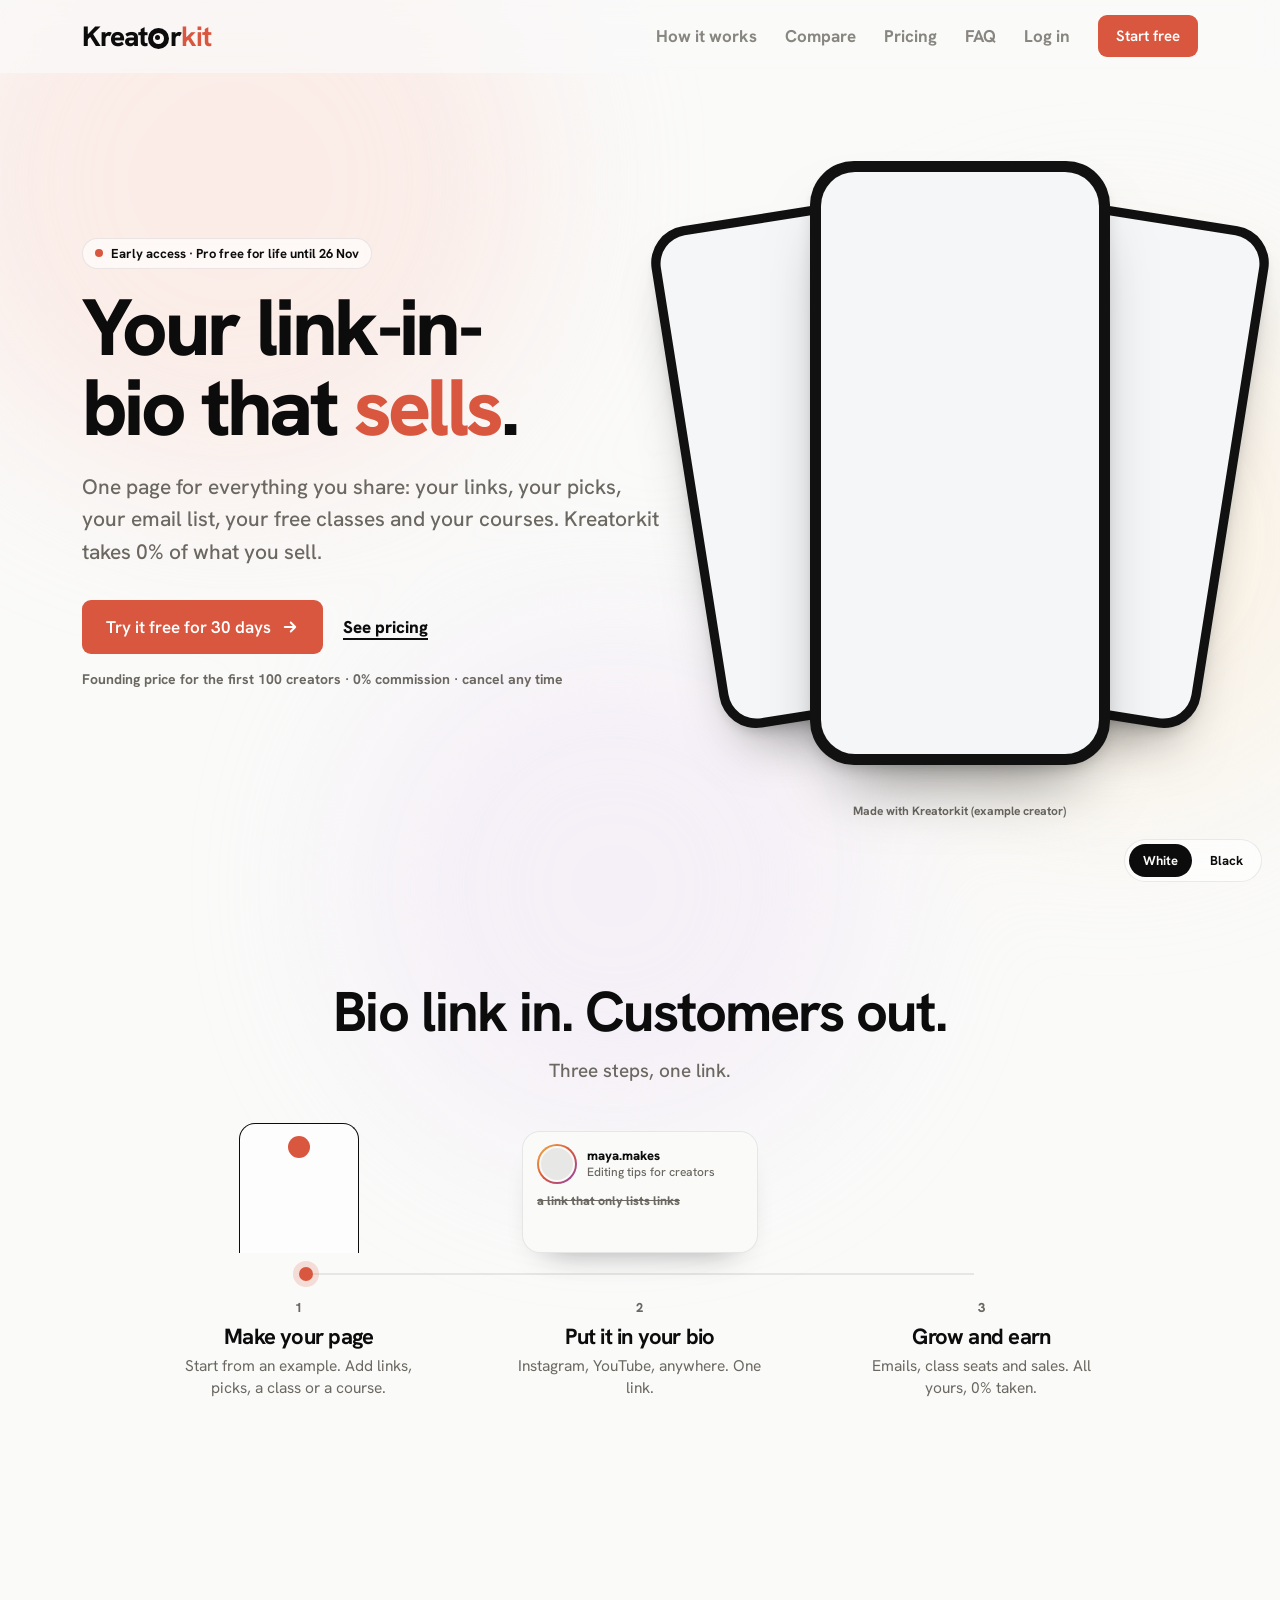
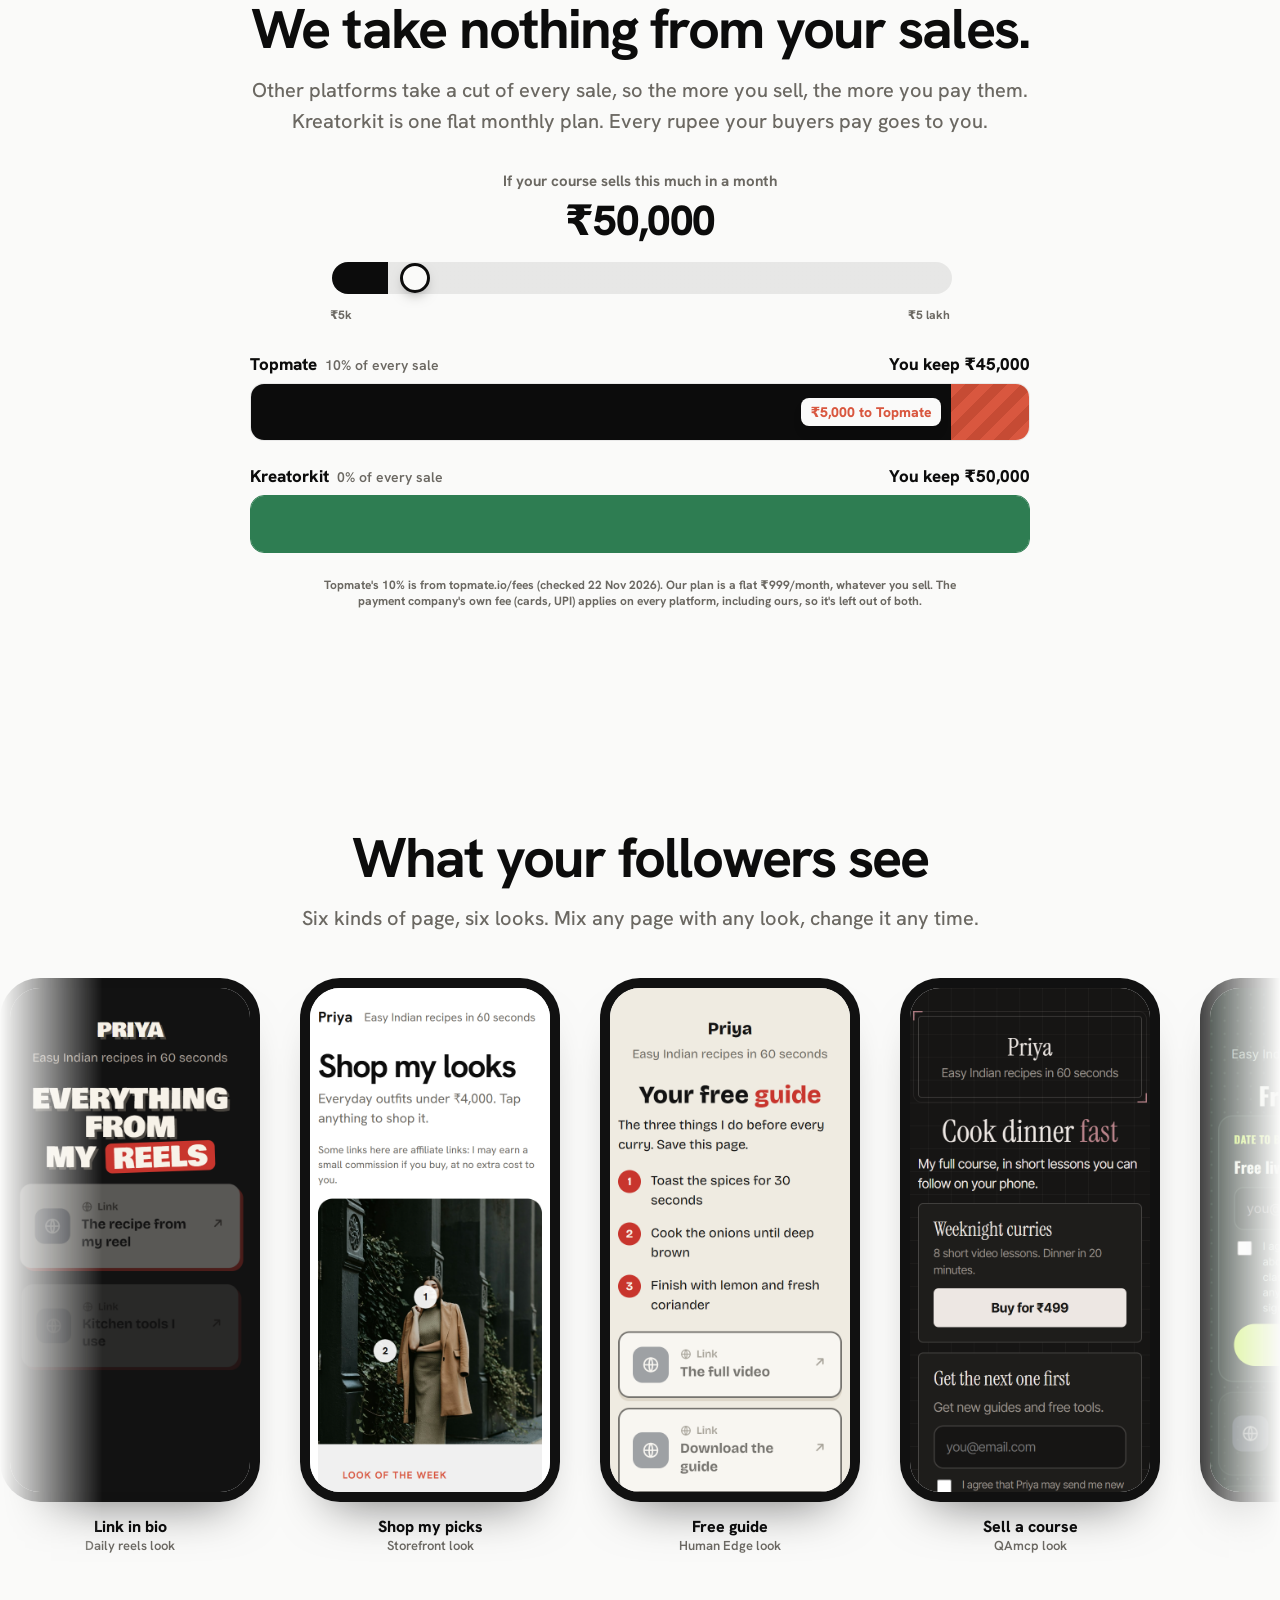
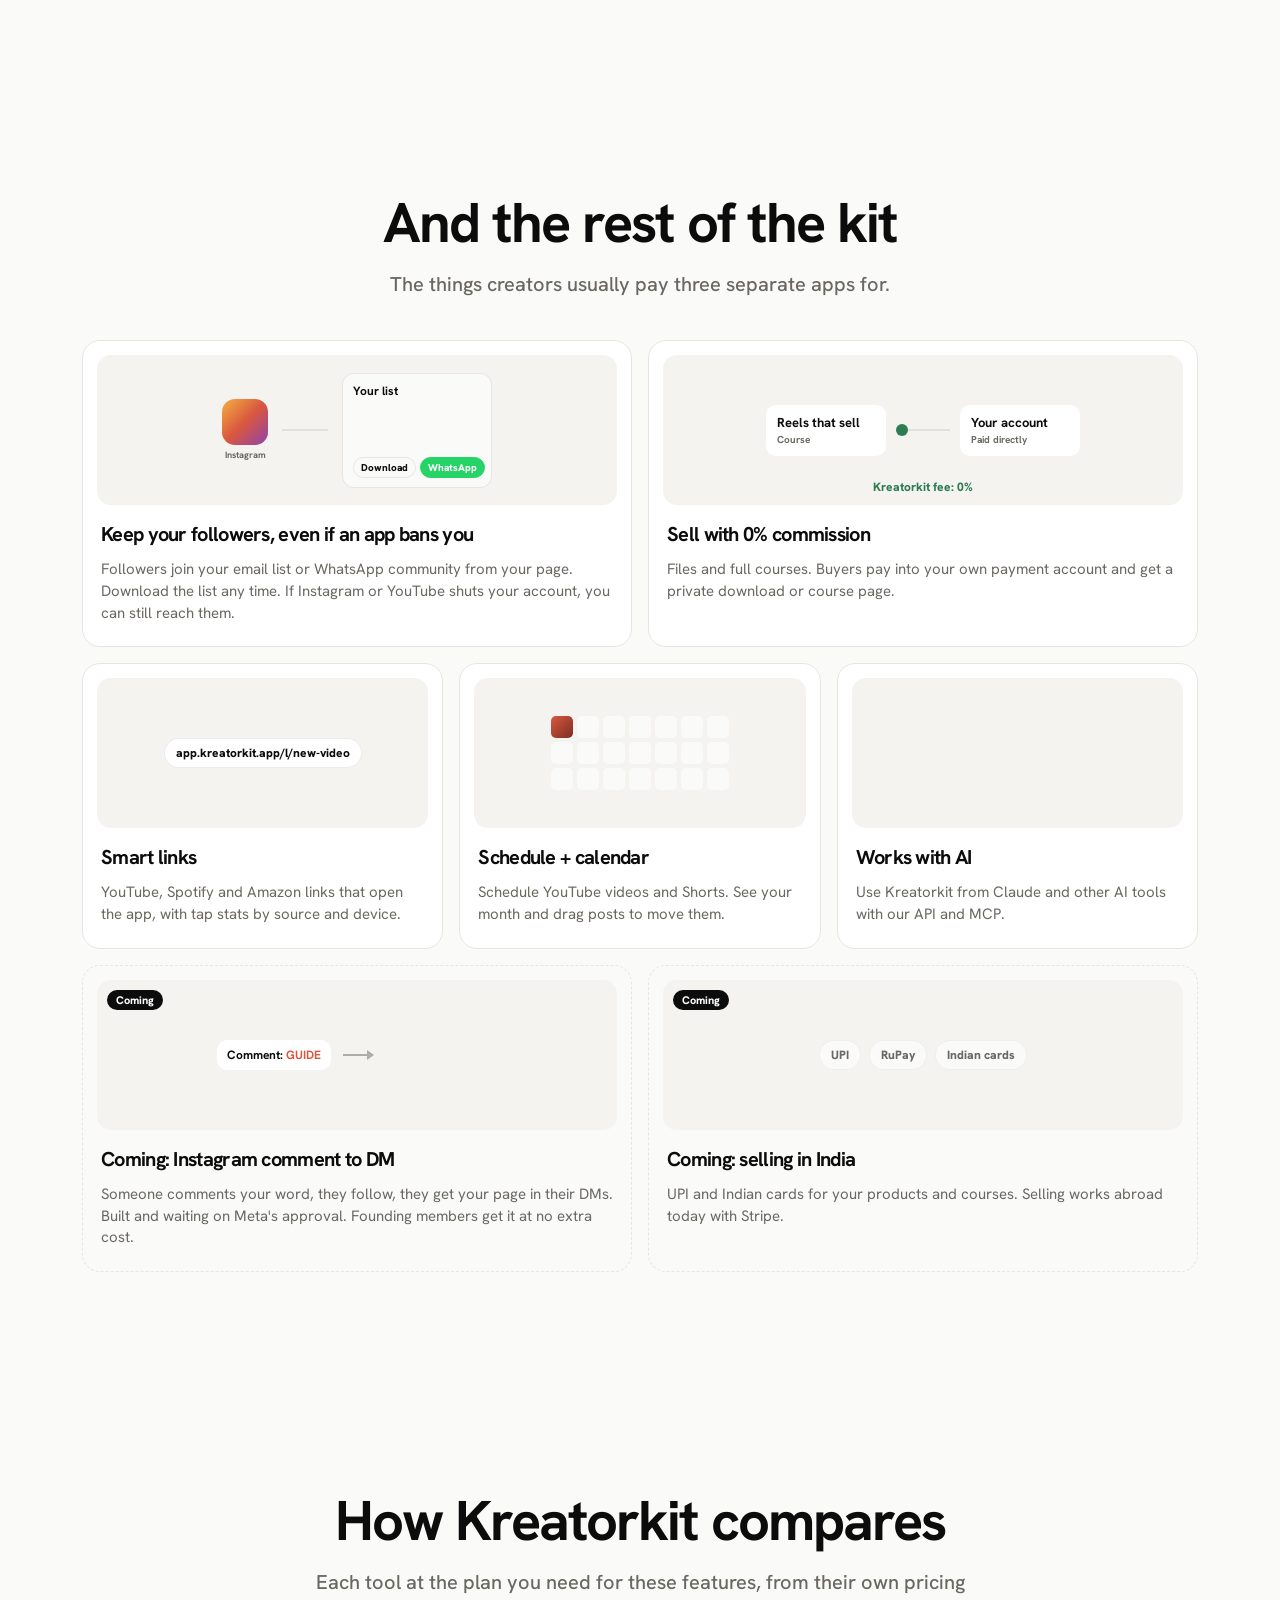
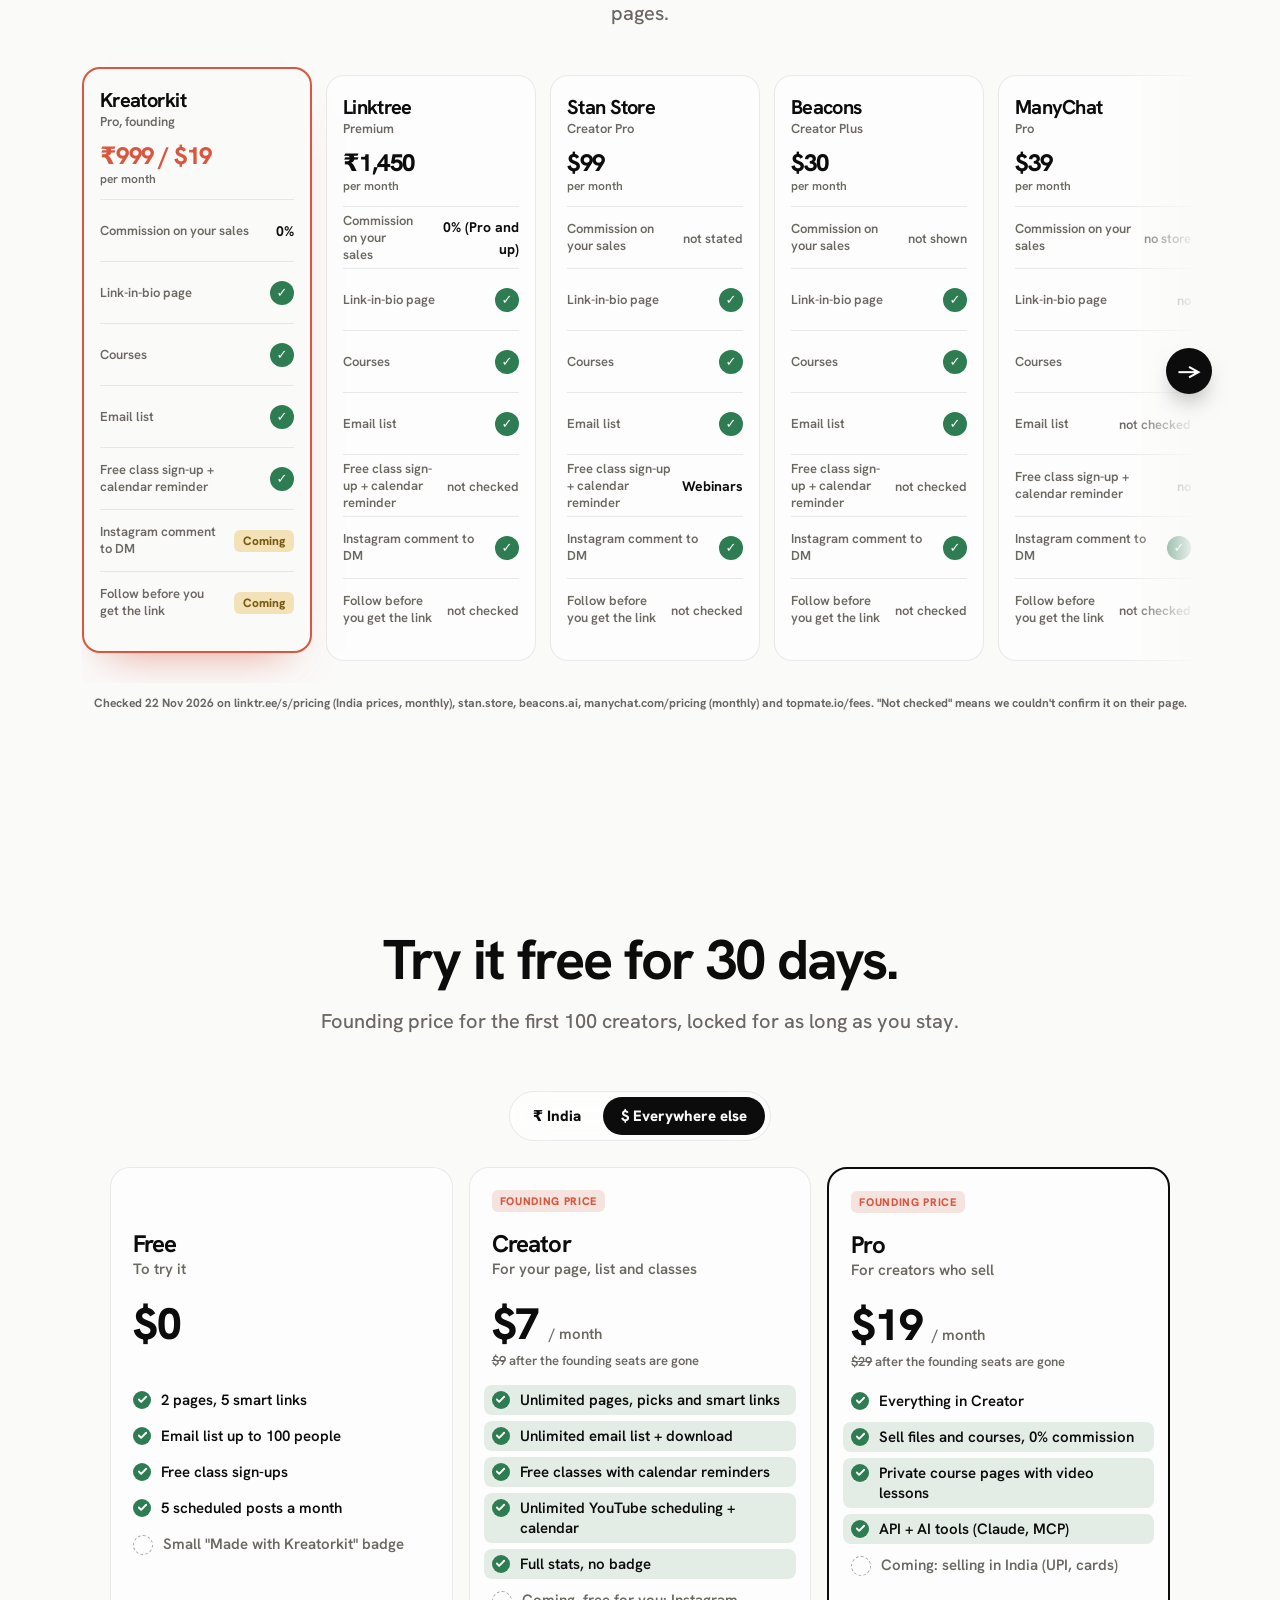
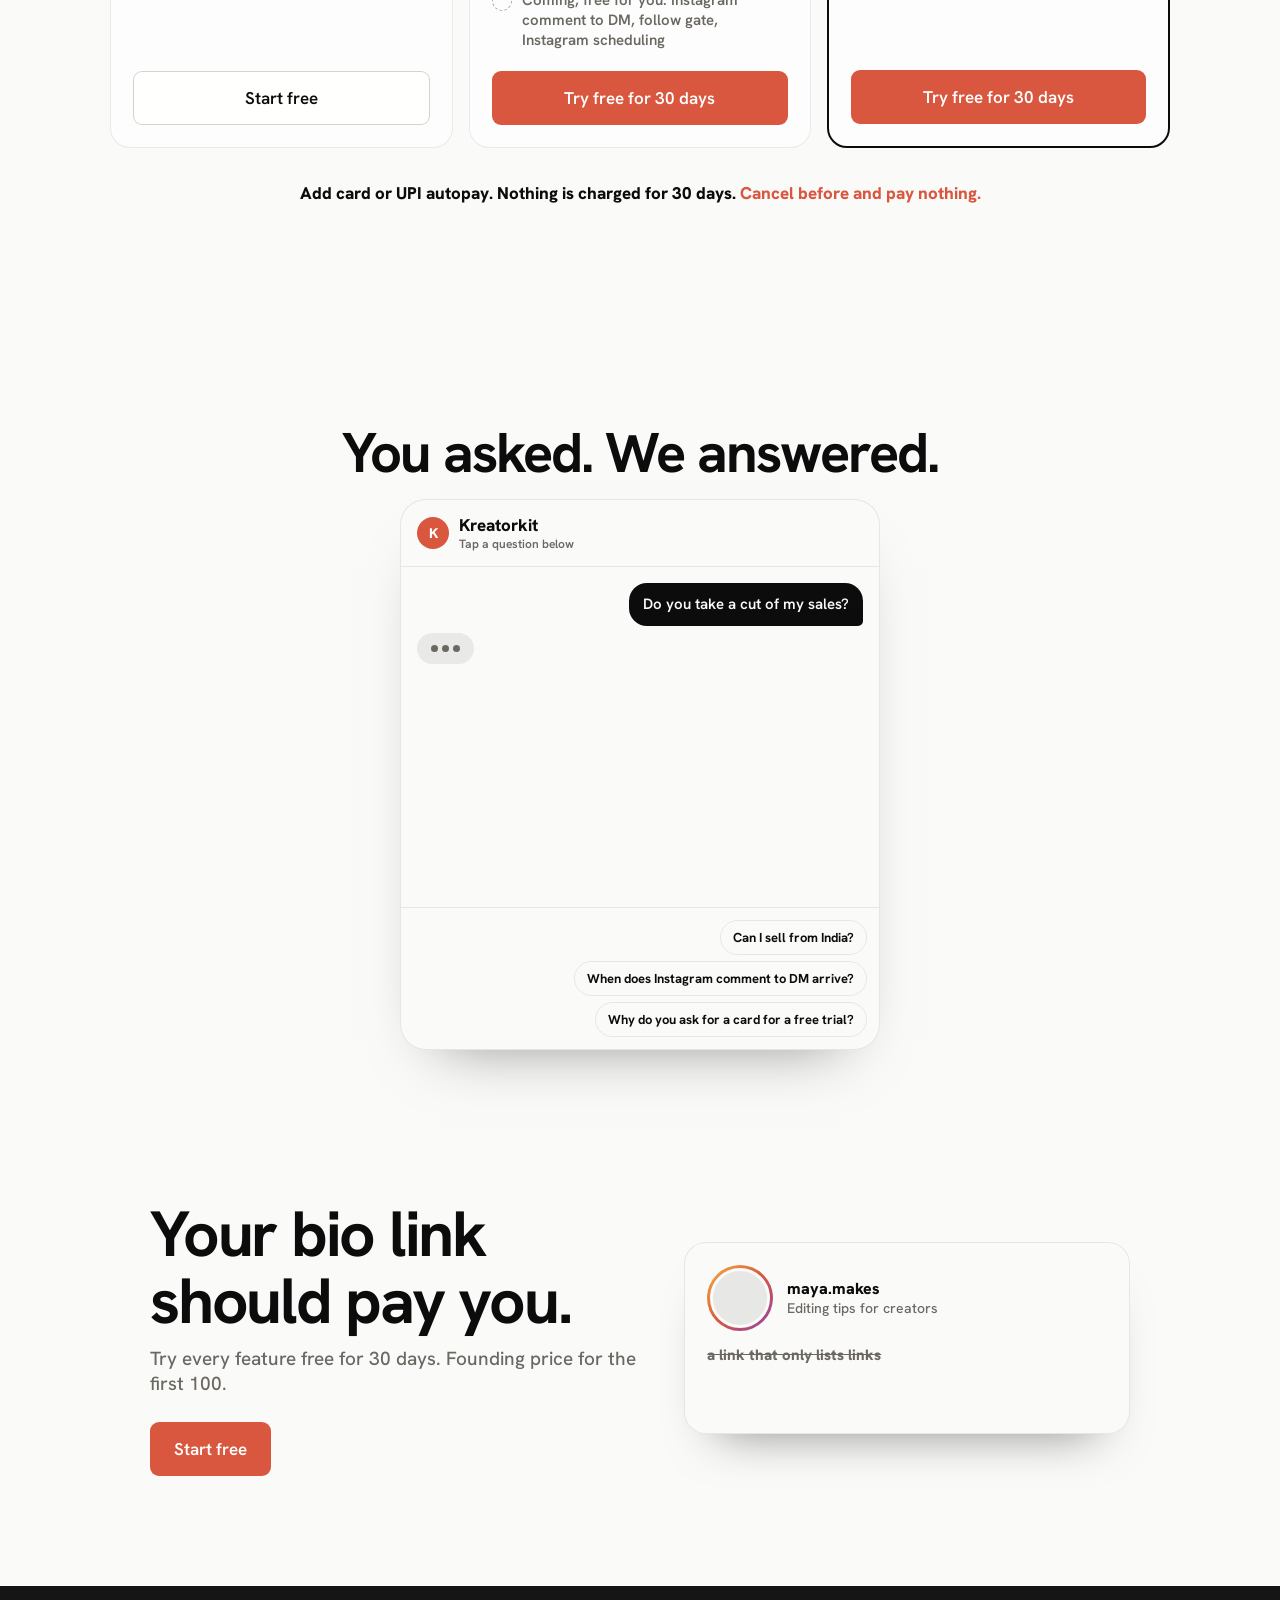
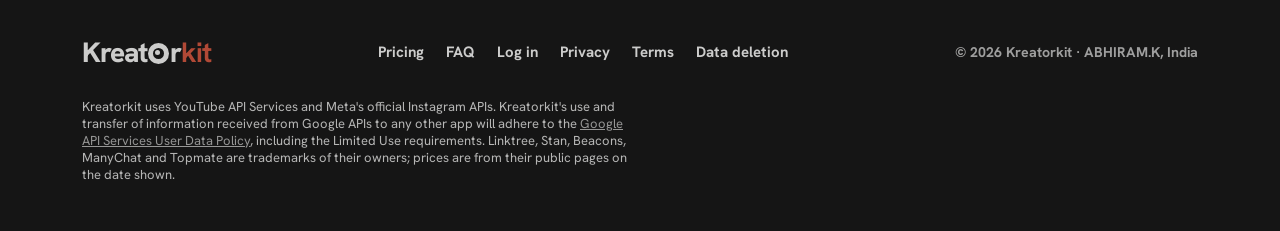
==== commit ab8a5cbe: "Kit tiles: solid cards like the preview Co-Authored-By: Claude Opus 5.5 <noreply@anthropic.com>" ====
--- a/index.html
+++ b/index.html
@@ -424,12 +424,16 @@
 /* ===== Rest of the kit: bento with live demos (24 Nov) ===== */
 .kit2{text-align:center}.kit2 .lead{margin:0 auto 40px}
 .kt-grid{display:grid;grid-template-columns:repeat(6,1fr);gap:16px;text-align:left}
-.kt{border:1px solid var(--glass-b);background:var(--glass);border-radius:18px;padding:14px 14px 22px;display:flex;flex-direction:column;gap:12px;color:var(--inkv);
+.kt{border:1px solid var(--line-v,#E7E5E0);background:var(--card-v,#fff);border-radius:18px;padding:14px 14px 22px;display:flex;flex-direction:column;gap:12px;color:var(--inkv);
  transition:transform .3s cubic-bezier(.16,1,.3,1),box-shadow .3s}
 .kt:hover{transform:translateY(-3px);box-shadow:0 18px 34px -24px rgba(0,0,0,.4)}
 .kt h3{margin:4px 4px 0;font-size:20px}.kt p{margin:0 4px;color:var(--softv);font-size:15px;line-height:1.45}
 .kt-w3{grid-column:span 3}.kt-w2{grid-column:span 2}
 .kt-soon{border-style:dashed;background:transparent}
+:root{--card-v:#FFFFFF;--well-v:#F4F3EF;--line-v:#E7E5E0}
+html[data-theme="dark"]{--card-v:#161618;--well-v:#1F1F22;--line-v:#2A2A2E}
+.kd{background:var(--well-v)!important}.kd .kd-pill,.kd .kd-card,.kd .kd-r,.kd .kd-cm,.kd-grid i,.ko-list,.kd .kd-a,.kd .kd-tl{background:var(--card-v)}
+.kd .kd-pill.kd-app{background:#FF0000}.kd .kd-pill.kd-wa{background:#25D366}
 @media (max-width:860px){.kt-grid{grid-template-columns:1fr}.kt-w3,.kt-w2{grid-column:auto}}
 .kd{--kio:cubic-bezier(.65,0,.35,1);--kout:cubic-bezier(.16,1,.3,1);--kc:var(--bgv);position:relative;height:150px;border-radius:14px;overflow:hidden;display:flex;align-items:center;justify-content:center;
  background:color-mix(in srgb,var(--inkv) 5%,var(--bgv));color:var(--inkv)}
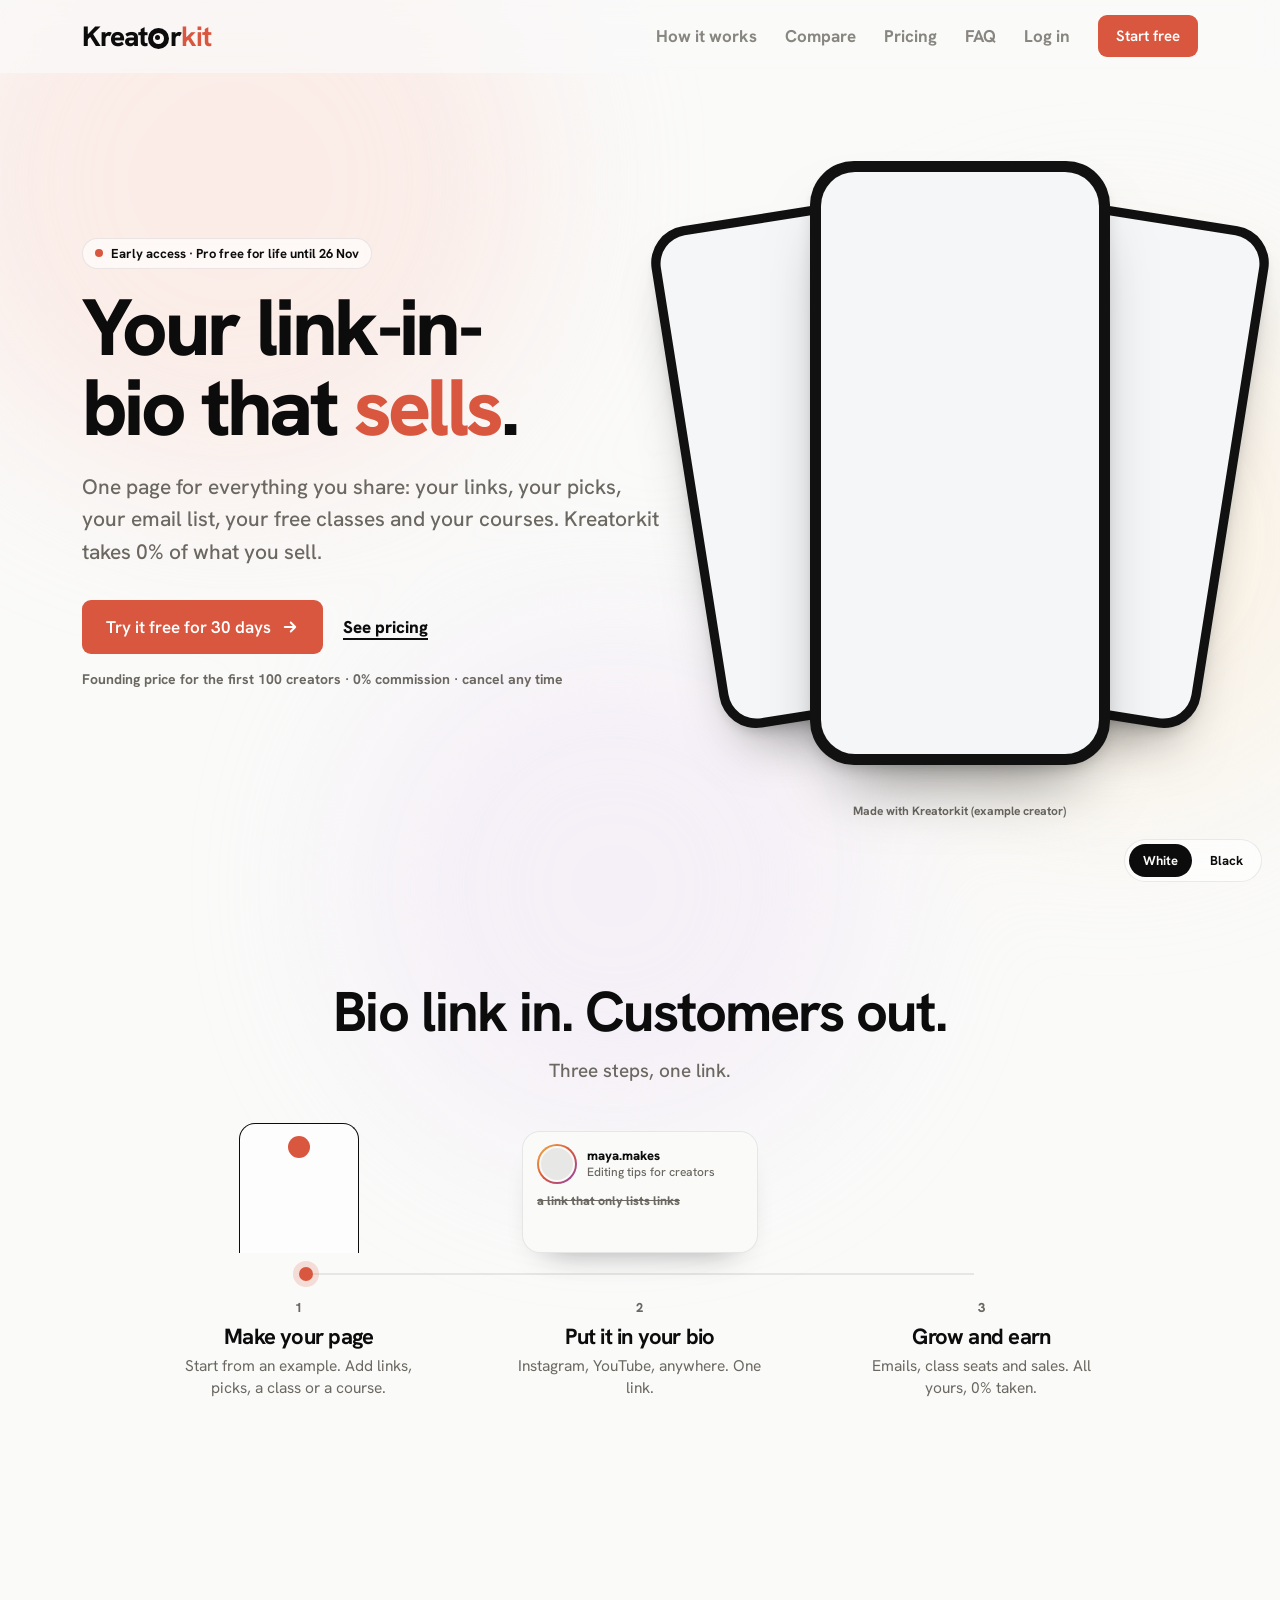
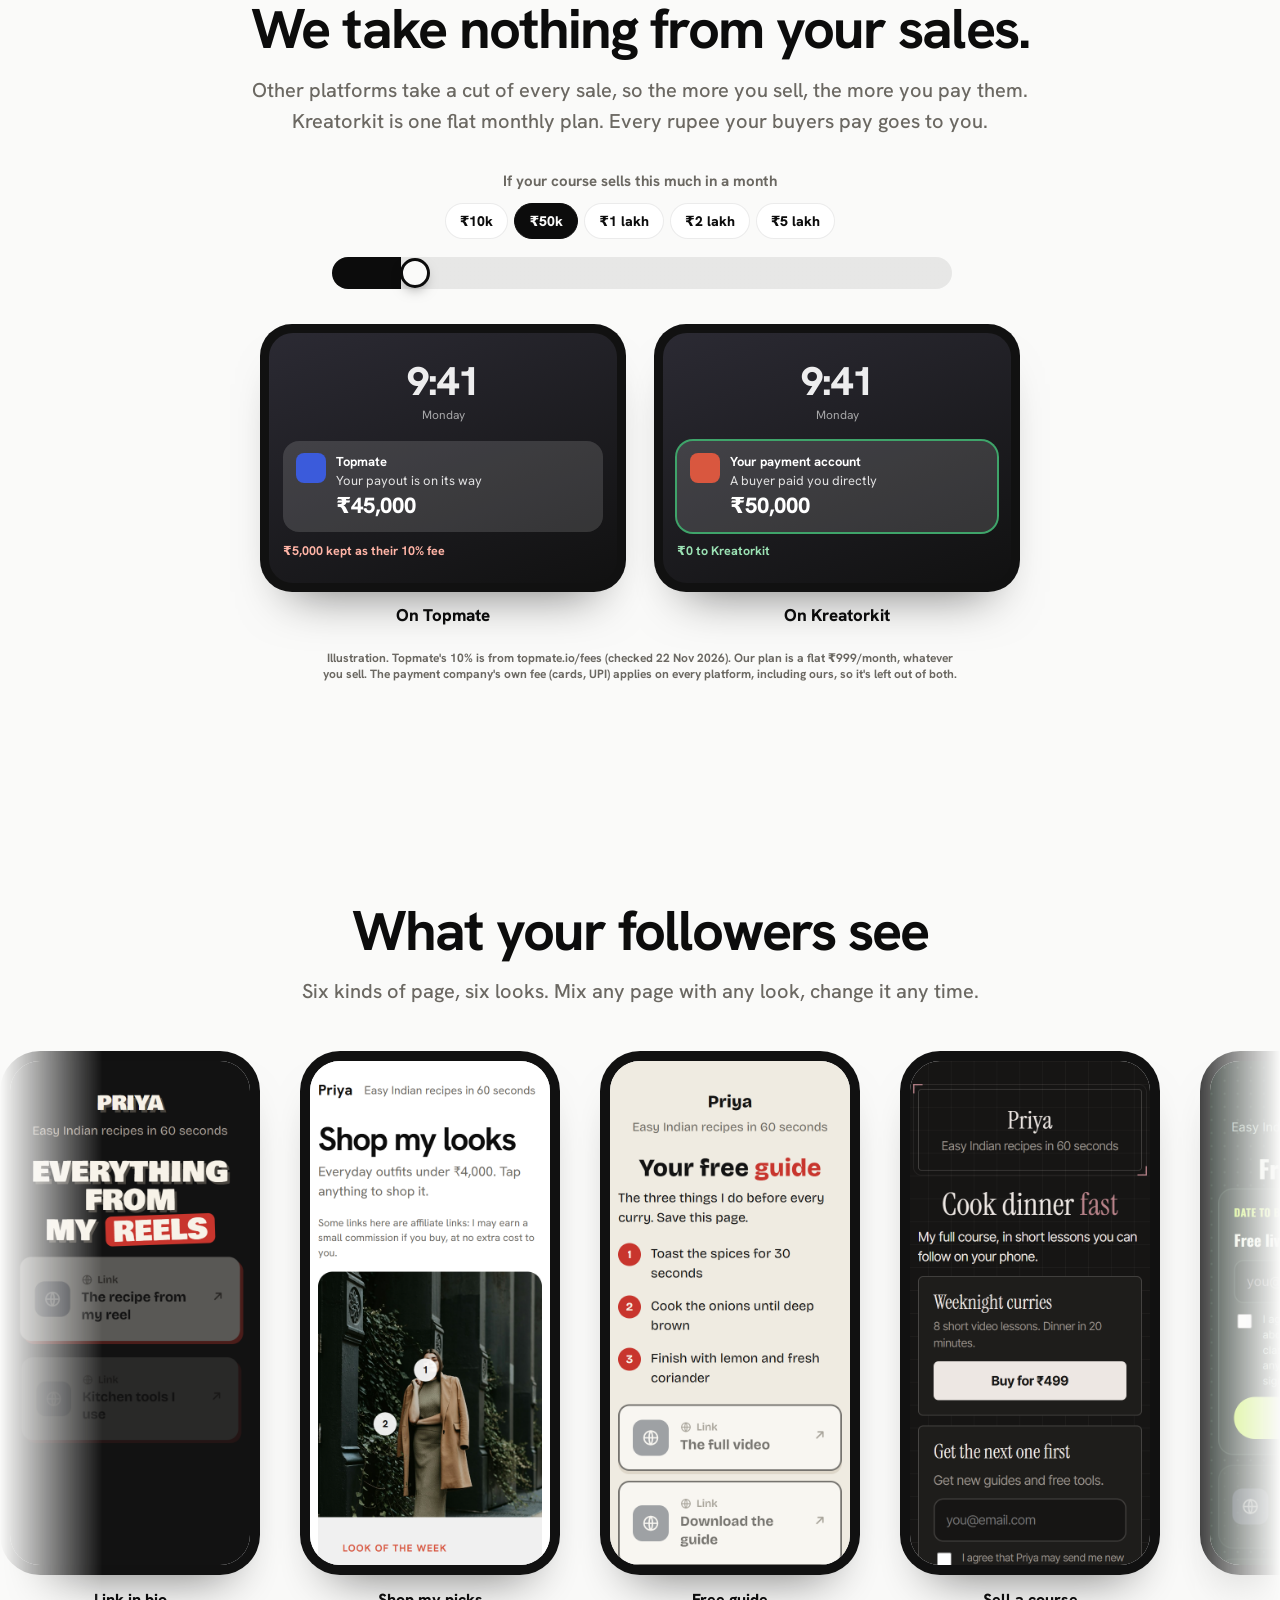
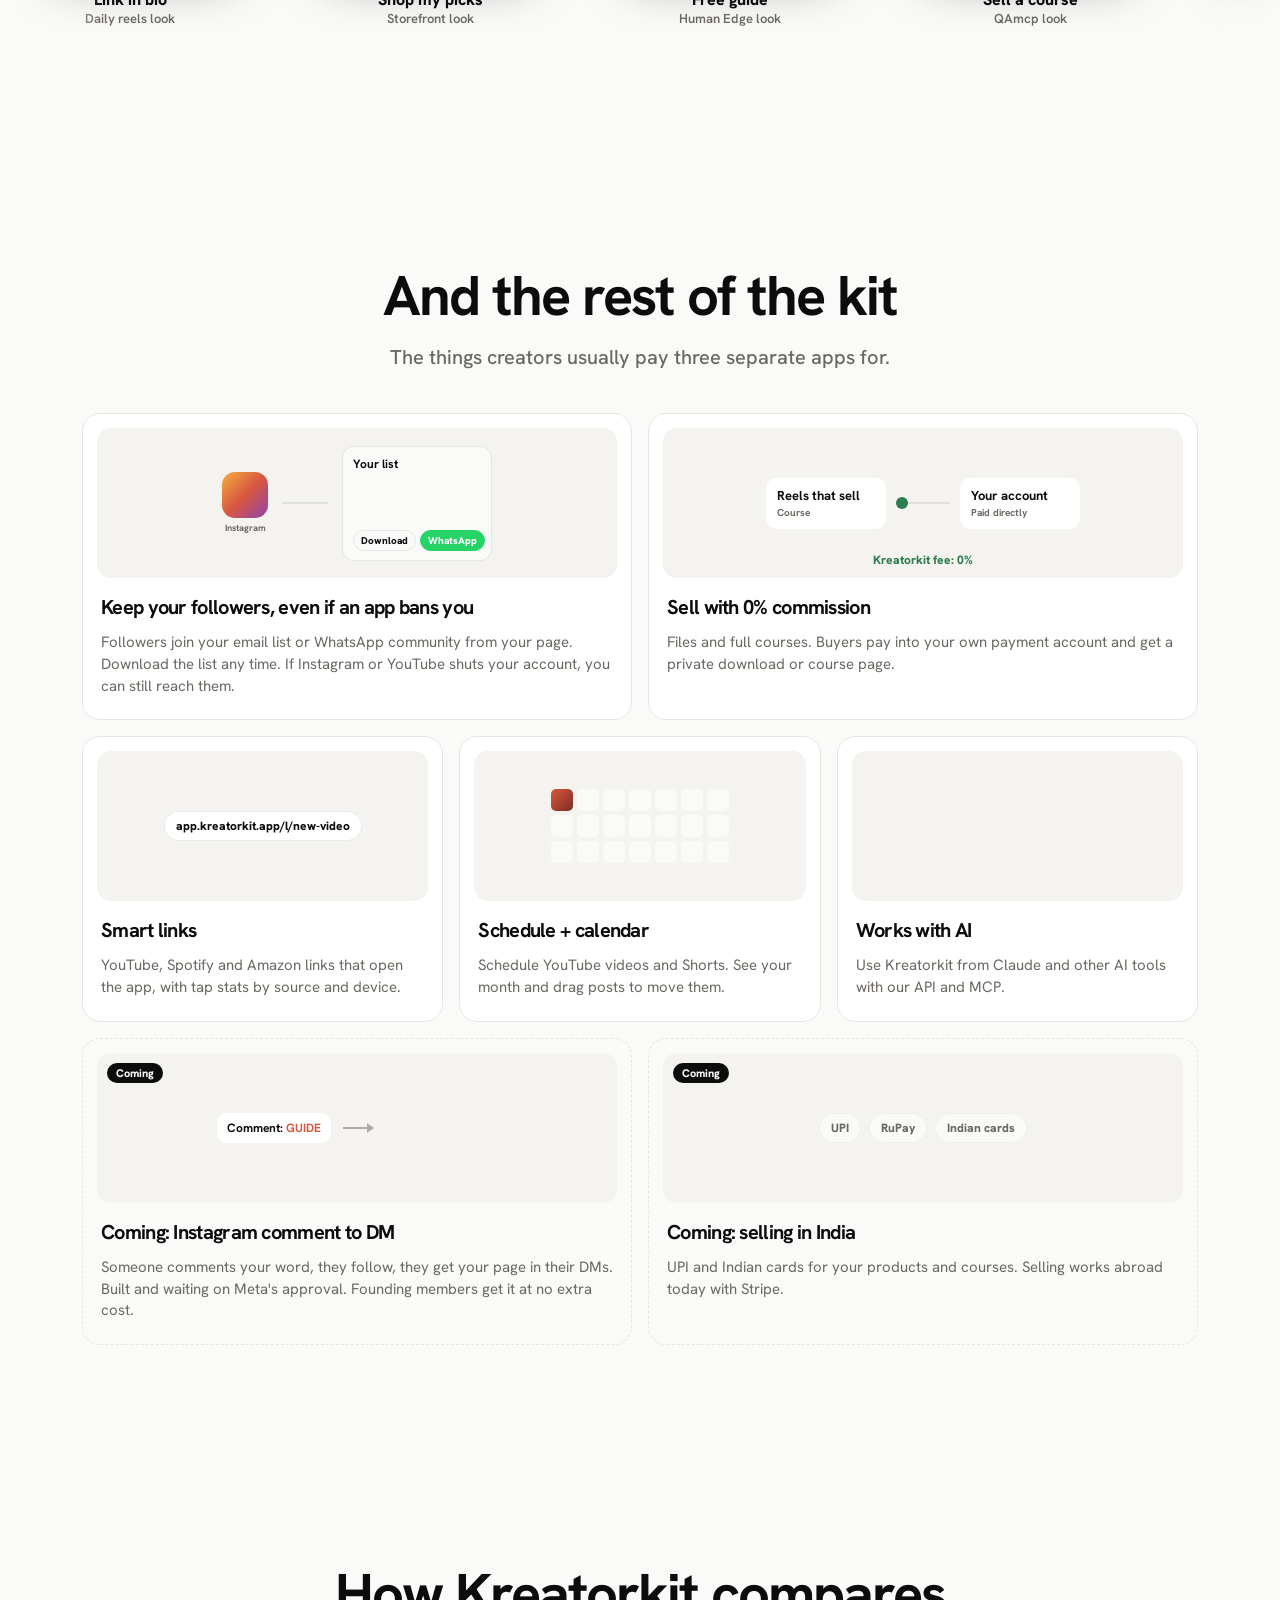
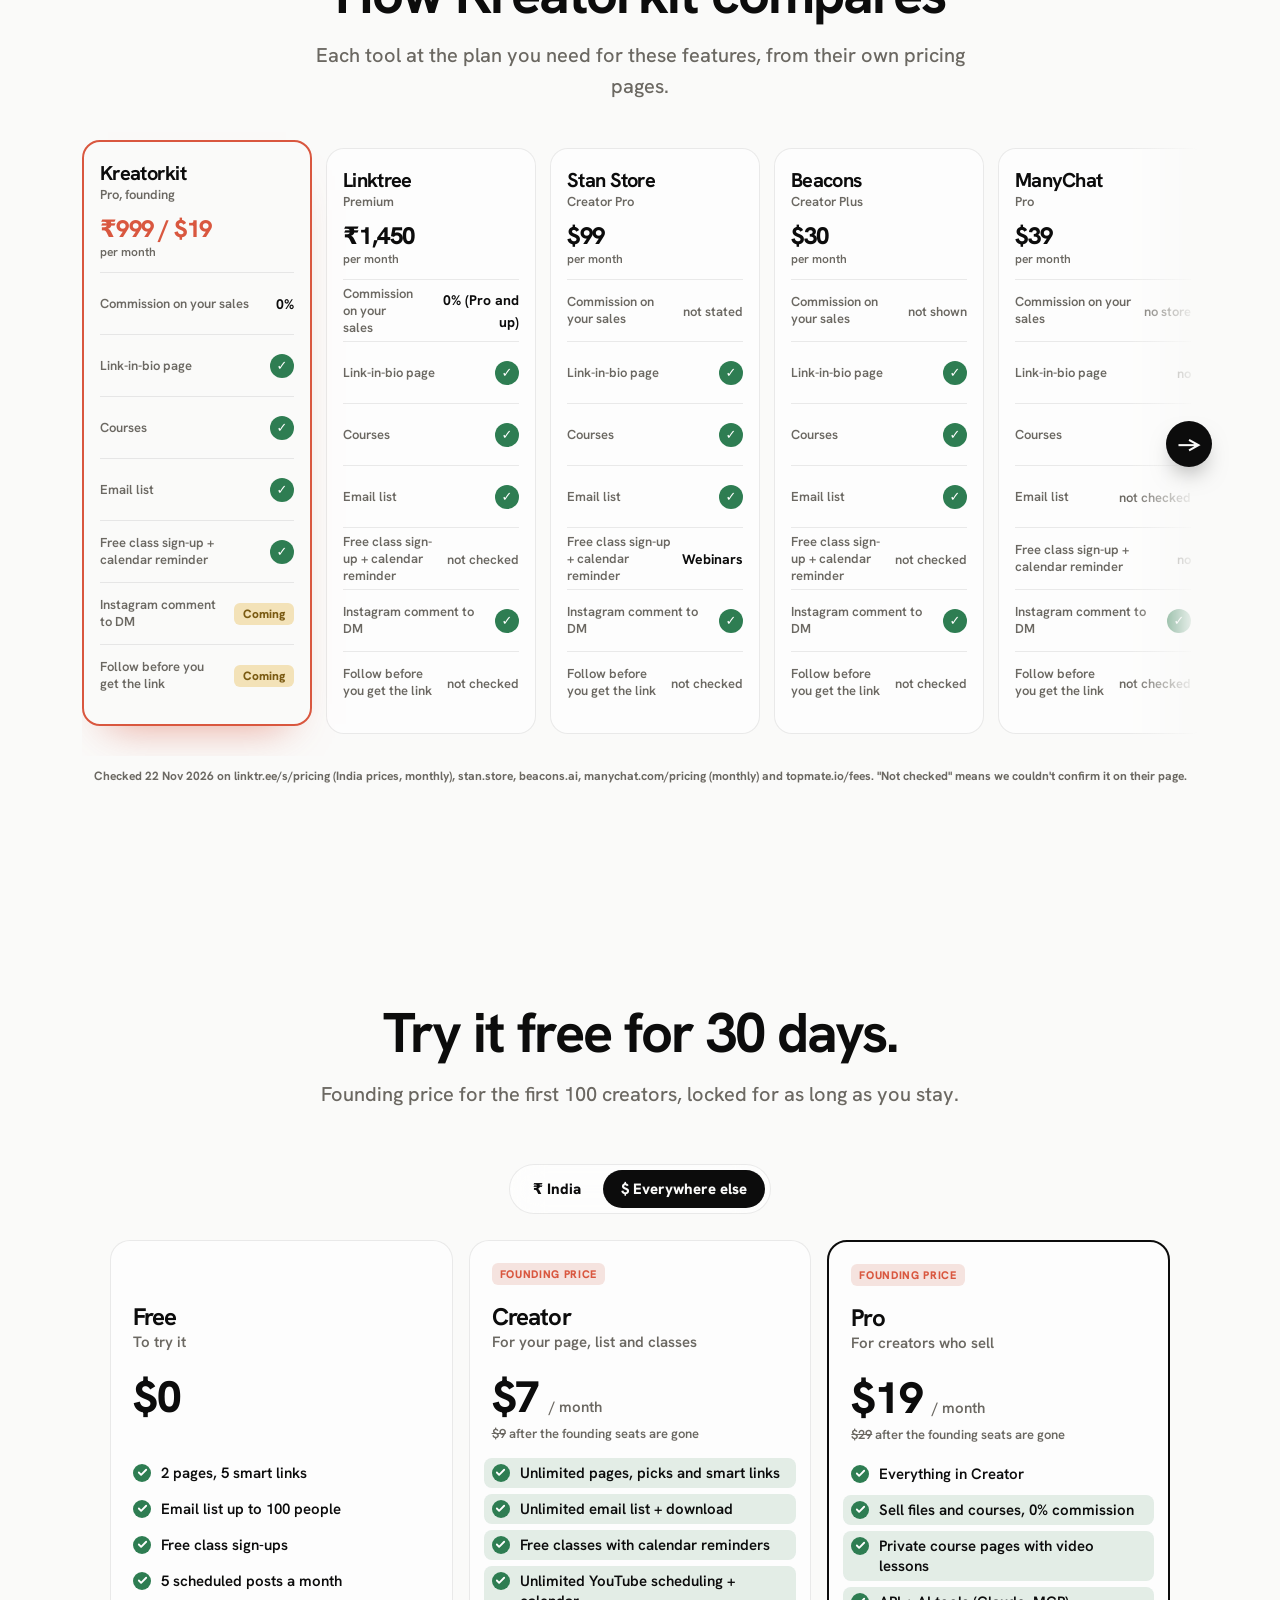
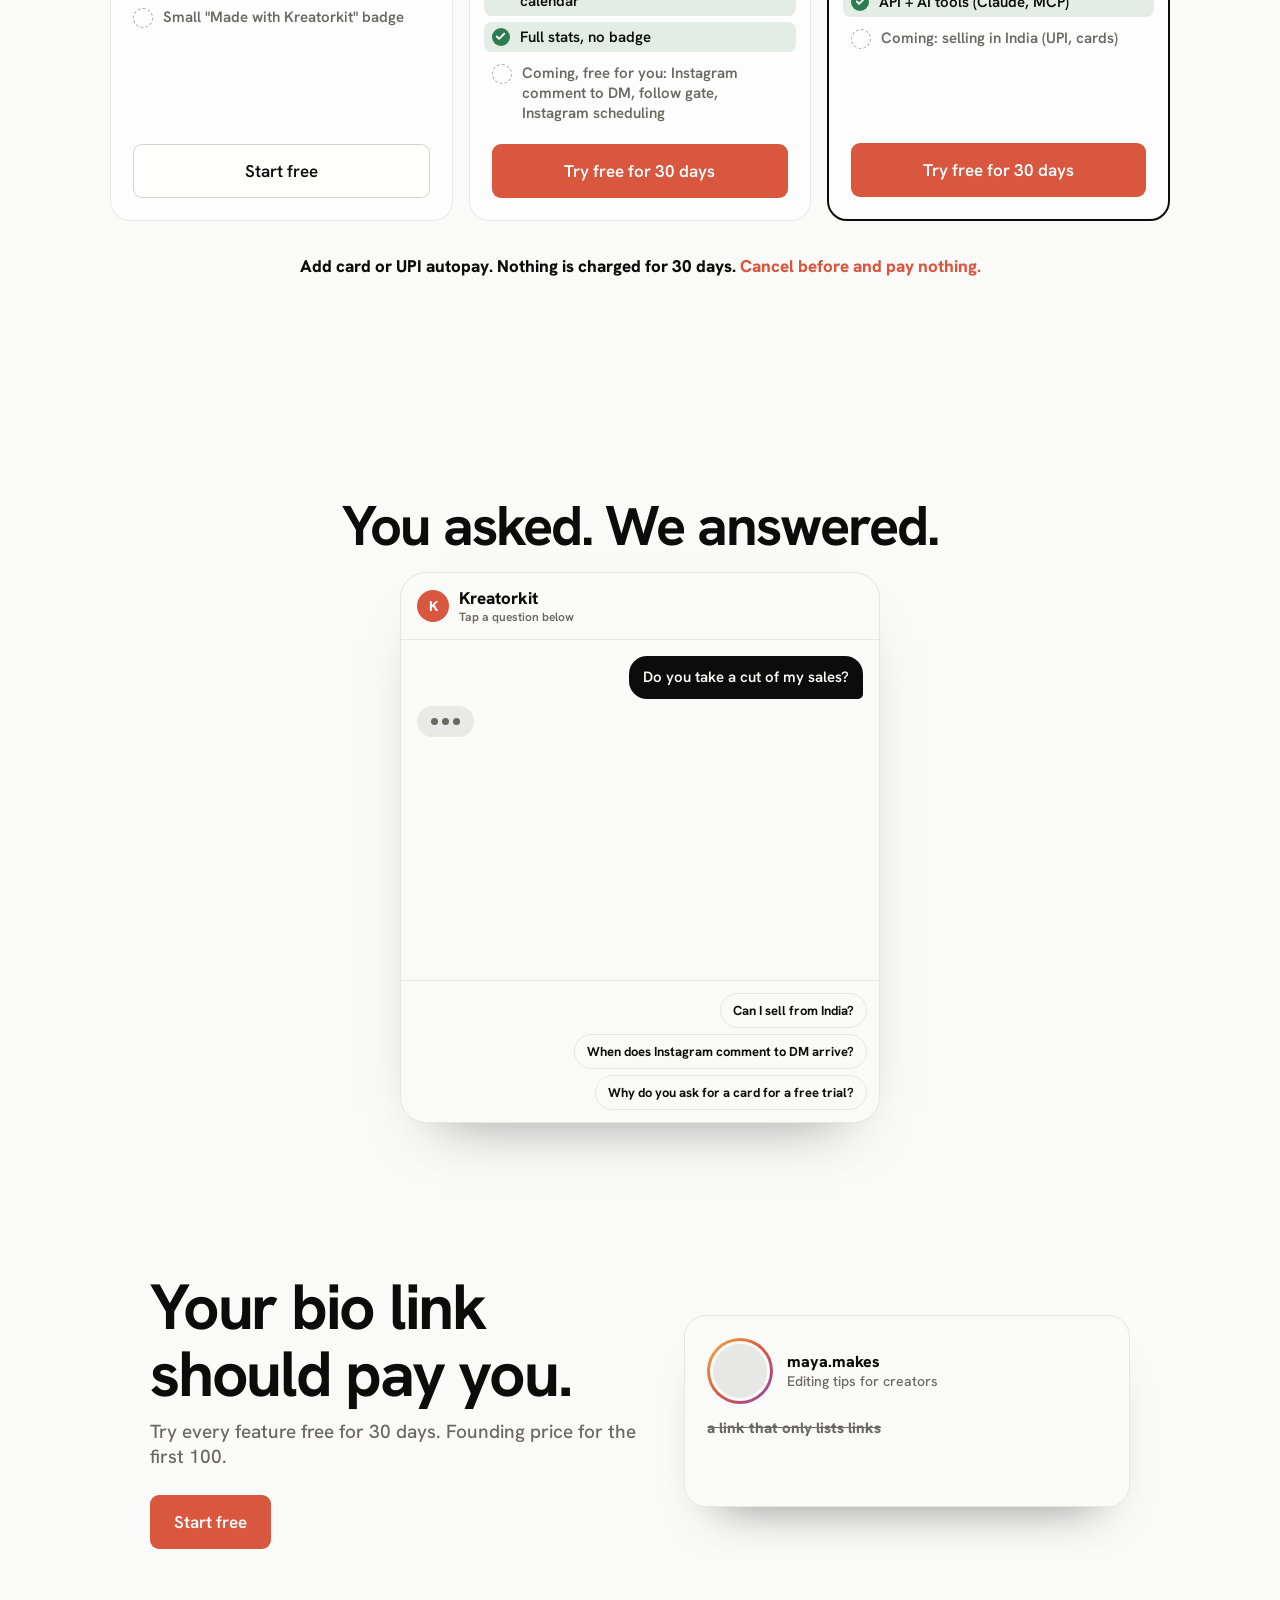
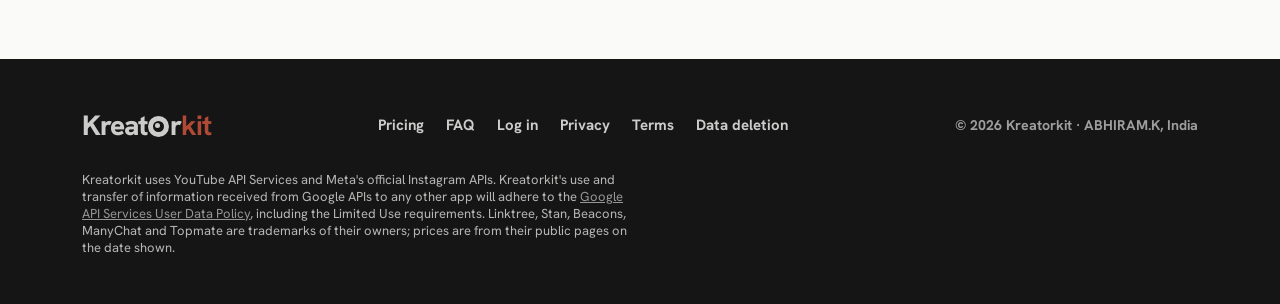
==== commit c1089cff: "We take nothing: amount presets and two payout lock screens Co-Authored-By: Claude Opus 5.5 <noreply" ====
--- a/index.html
+++ b/index.html
@@ -598,6 +598,26 @@
 .ko-act .ko-wa{background:#25D366;border-color:#25D366;color:#fff}
 @keyframes koGlow{0%,62%{box-shadow:none}70%,90%{box-shadow:0 0 0 4px color-mix(in srgb,var(--coral) 25%,transparent)}100%{box-shadow:none}}
 @media (prefers-reduced-motion:reduce){.ko-r{opacity:1}.ko-flow u{display:none}}
+
+/* ===== We take nothing: payout phones (24 Nov) ===== */
+.fs-pre{display:flex;justify-content:center;gap:6px;margin-top:12px;flex-wrap:wrap}
+.fs-pre button{all:unset;cursor:pointer;padding:8px 14px;border-radius:99px;border:1px solid var(--glass-b);background:var(--card-v,#fff);color:var(--inkv);font-weight:800;font-size:14px;transition:background .25s,color .25s,border-color .25s}
+.fs-pre button[aria-pressed="true"]{background:var(--inkv);color:var(--bgv);border-color:var(--inkv)}
+.fs-pre button:focus-visible{outline:3px solid var(--coral);outline-offset:2px}
+#fsr{height:10px;margin-top:18px;background:linear-gradient(90deg,var(--inkv) var(--fill,0px),var(--glass-b) var(--fill,0px))!important}
+.fp-pair{display:grid;grid-template-columns:1fr 1fr;gap:28px;max-width:760px;margin:0 auto}
+.fp-ph{border-radius:32px;background:#111;padding:9px;box-shadow:0 30px 50px -30px rgba(0,0,0,.55)}
+.fp-sc{border-radius:24px;background:linear-gradient(160deg,#2B2A33,#111);padding:22px 14px 22px;min-height:250px;color:#fff;text-align:left}
+.fp-time{text-align:center;font-weight:800;font-size:40px;letter-spacing:-.02em;opacity:.92}.fp-date{text-align:center;font-size:12px;opacity:.6;margin-bottom:18px}
+.fp-ntf{background:rgba(255,255,255,.14);border-radius:16px;padding:12px 13px;display:flex;gap:10px;align-items:flex-start}
+.fp-ntf.fpin{animation:fpDrop .6s cubic-bezier(.16,1,.3,1) both}
+.fp-ntf i{width:30px;height:30px;border-radius:8px;flex:none}.fp-ntf b{display:block;font-size:13px;color:#fff}.fp-ntf p{margin:2px 0 0;font-size:13px;opacity:.85}
+.fp-amt{font-size:22px;font-weight:800;display:block;margin-top:2px}
+.fp-cut{margin-top:10px;font-size:12.5px;font-weight:700;color:#FFB4A6}
+.fp-us .fp-ntf{box-shadow:0 0 0 2px #3FA46A}.fp-us .fp-cut{color:#9BE2B4}
+.fp-lab{text-align:center;font-weight:800;margin-top:12px;color:var(--inkv)}
+@keyframes fpDrop{from{opacity:0;transform:translateY(-14px) scale(.96)}}
+@media (max-width:700px){.fp-pair{grid-template-columns:1fr;max-width:340px}}
 </style></head><body>
 <div class="blobs" aria-hidden="true"><i class="bb1"></i><i class="bb2"></i><i class="bb3"></i></div>
 <div class="themebtn" role="group" aria-label="Look"><button type="button" data-t="light" aria-pressed="true">White</button><button type="button" data-t="dark" aria-pressed="false">Black</button></div>
@@ -640,22 +660,23 @@
  </div>
 </div></section>
 
-<section class="problem fee2"><div class="in">
+<section class="problem fee2" id="fees"><div class="in">
  <h2>We take nothing from your sales.</h2>
  <p class="lead">Other platforms take a cut of every sale, so the more you sell, the more you pay them. Kreatorkit is one flat monthly plan. Every rupee your buyers pay goes to you.</p>
  <div class="fs">
-  <label class="fs-q" for="fsr">If your course sells this much in a month</label>
-  <div class="fs-v price" data-o="v">₹50,000</div>
-  <input id="fsr" type="range" min="5000" max="500000" step="5000" value="50000">
-  <div class="fs-ends"><span>₹5k</span><span>₹5 lakh</span></div>
+  <div class="fs-q" id="fsq">If your course sells this much in a month</div>
+  <div class="fs-pre" role="group" aria-labelledby="fsq"><button type="button" data-v="10000">₹10k</button><button type="button" data-v="50000">₹50k</button><button type="button" data-v="100000">₹1 lakh</button><button type="button" data-v="200000">₹2 lakh</button><button type="button" data-v="500000">₹5 lakh</button></div>
+  <input id="fsr" type="range" min="5000" max="500000" step="5000" value="50000" aria-labelledby="fsq">
  </div>
- <div class="fb">
-  <div class="fb-row"><div class="fb-hd"><span>Topmate<small>10% of every sale</small></span><span class="price" data-o="tk">You keep ₹45,000</span></div>
-   <div class="fb-bar"><div class="fb-keep"></div><div class="fb-cut"><span class="price" data-o="cut">₹5,000 to Topmate</span></div></div></div>
-  <div class="fb-row ours"><div class="fb-hd"><span>Kreatorkit<small>0% of every sale</small></span><span class="price" data-o="kk">You keep ₹50,000</span></div>
-   <div class="fb-bar"><div class="fb-keep"></div></div></div>
+ <div class="fp-pair">
+  <div><div class="fp-ph"><div class="fp-sc"><div class="fp-time">9:41</div><div class="fp-date">Monday</div>
+   <div class="fp-ntf"><i style="background:#3B5BDB"></i><div><b>Topmate</b><p>Your payout is on its way</p><span class="fp-amt price" data-o="tk">₹45,000</span></div></div>
+   <div class="fp-cut price" data-o="tc">₹5,000 kept as their 10% fee</div></div></div><div class="fp-lab">On Topmate</div></div>
+  <div class="fp-us"><div class="fp-ph"><div class="fp-sc"><div class="fp-time">9:41</div><div class="fp-date">Monday</div>
+   <div class="fp-ntf"><i style="background:var(--coral)"></i><div><b>Your payment account</b><p>A buyer paid you directly</p><span class="fp-amt price" data-o="kk">₹50,000</span></div></div>
+   <div class="fp-cut">₹0 to Kreatorkit</div></div></div><div class="fp-lab">On Kreatorkit</div></div>
  </div>
- <p class="verify fb-src">Topmate's 10% is from topmate.io/fees (checked 22 Nov 2026). Our plan is a flat ₹999/month, whatever you sell. The payment company's own fee (cards, UPI) applies on every platform, including ours, so it's left out of both.</p>
+ <p class="verify fb-src">Illustration. Topmate's 10% is from topmate.io/fees (checked 22 Nov 2026). Our plan is a flat ₹999/month, whatever you sell. The payment company's own fee (cards, UPI) applies on every platform, including ours, so it's left out of both.</p>
 </div></section>
 
 <section class="tour lb" id="tour"><div class="in">
@@ -764,13 +785,19 @@
 const io = new IntersectionObserver(es => es.forEach(e => { if (e.isIntersecting){ e.target.classList.add("shown"); io.unobserve(e.target); } }), {threshold:.12});
 document.querySelectorAll("section h2, .t, .plan, .step, .receipt, .tablewrap, .qq, .aa").forEach(el => { el.classList.add("reveal"); io.observe(el); });
 </script><script>
-// "We take nothing": slider + two bars (Topmate 10% from topmate.io/fees, checked 22 Nov 2026)
+// "We take nothing": presets + slider + two payout notifications (Topmate 10% from topmate.io/fees, checked 22 Nov 2026)
 (function(){ const r=document.getElementById("fsr"); if(!r) return; const R=document.querySelector(".fee2"), O=k=>R.querySelector('[data-o="'+k+'"]');
- const inr=n=>"\u20B9"+Math.round(n).toLocaleString("en-IN"); let last=0;
- const go=()=>{ const v=+r.value; r.style.setProperty("--p",(100*(v-r.min)/(r.max-r.min))+"%");
-  O("v").textContent=inr(v); O("tk").textContent="You keep "+inr(v*.9); O("kk").textContent="You keep "+inr(v);
-  const c=O("cut"); c.textContent=inr(v*.1)+" to Topmate"; if(Date.now()-last>250){c.classList.remove("pop"); void c.offsetWidth; c.classList.add("pop"); last=Date.now();} };
- r.addEventListener("input",go); go(); })();
+ const inr=n=>"\u20B9"+Math.round(n).toLocaleString("en-IN"); const still=matchMedia("(prefers-reduced-motion:reduce)").matches;
+ const count=(el,to,fmt)=>{ const from=+(el.dataset.v||to); el.dataset.v=to; if(still||from===to){el.textContent=fmt(to);return;} const t0=performance.now();
+  const f=t=>{const k=Math.min(1,(t-t0)/500),e=1-Math.pow(1-k,3); el.textContent=fmt(from+(to-from)*e); if(k<1) requestAnimationFrame(f)}; requestAnimationFrame(f); };
+ const set=(v,pop)=>{ const p=(v-r.min)/(r.max-r.min); r.style.setProperty("--fill","calc("+(p*100)+"% + "+(15-p*30)+"px)");
+  R.querySelectorAll(".fs-pre button").forEach(b=>b.setAttribute("aria-pressed",+b.dataset.v===v));
+  count(O("tk"),v*.9,inr); count(O("kk"),v,inr); count(O("tc"),v*.1,n=>inr(n)+" kept as their 10% fee");
+  if(pop) R.querySelectorAll(".fp-ntf").forEach(n=>{n.classList.remove("fpin"); void n.offsetWidth; n.classList.add("fpin");}); };
+ r.addEventListener("input",()=>set(+r.value,false)); r.addEventListener("change",()=>set(+r.value,true));
+ R.querySelectorAll(".fs-pre button").forEach(b=>b.addEventListener("click",()=>{r.value=b.dataset.v; set(+b.dataset.v,true);}));
+ set(50000,false);
+ if("IntersectionObserver" in window){ const io=new IntersectionObserver(es=>es.forEach(e=>{if(e.isIntersecting){set(+r.value,true);io.disconnect()}}),{threshold:.3}); io.observe(R.querySelector(".fp-pair")); } })();
 </script><script>
 (function(){ const sec=document.querySelector(".cmp2"); if(!sec) return;
  sec.querySelectorAll(".cc-y,.cc-soon").forEach((p,i)=>p.style.transitionDelay=(i*35)+"ms");
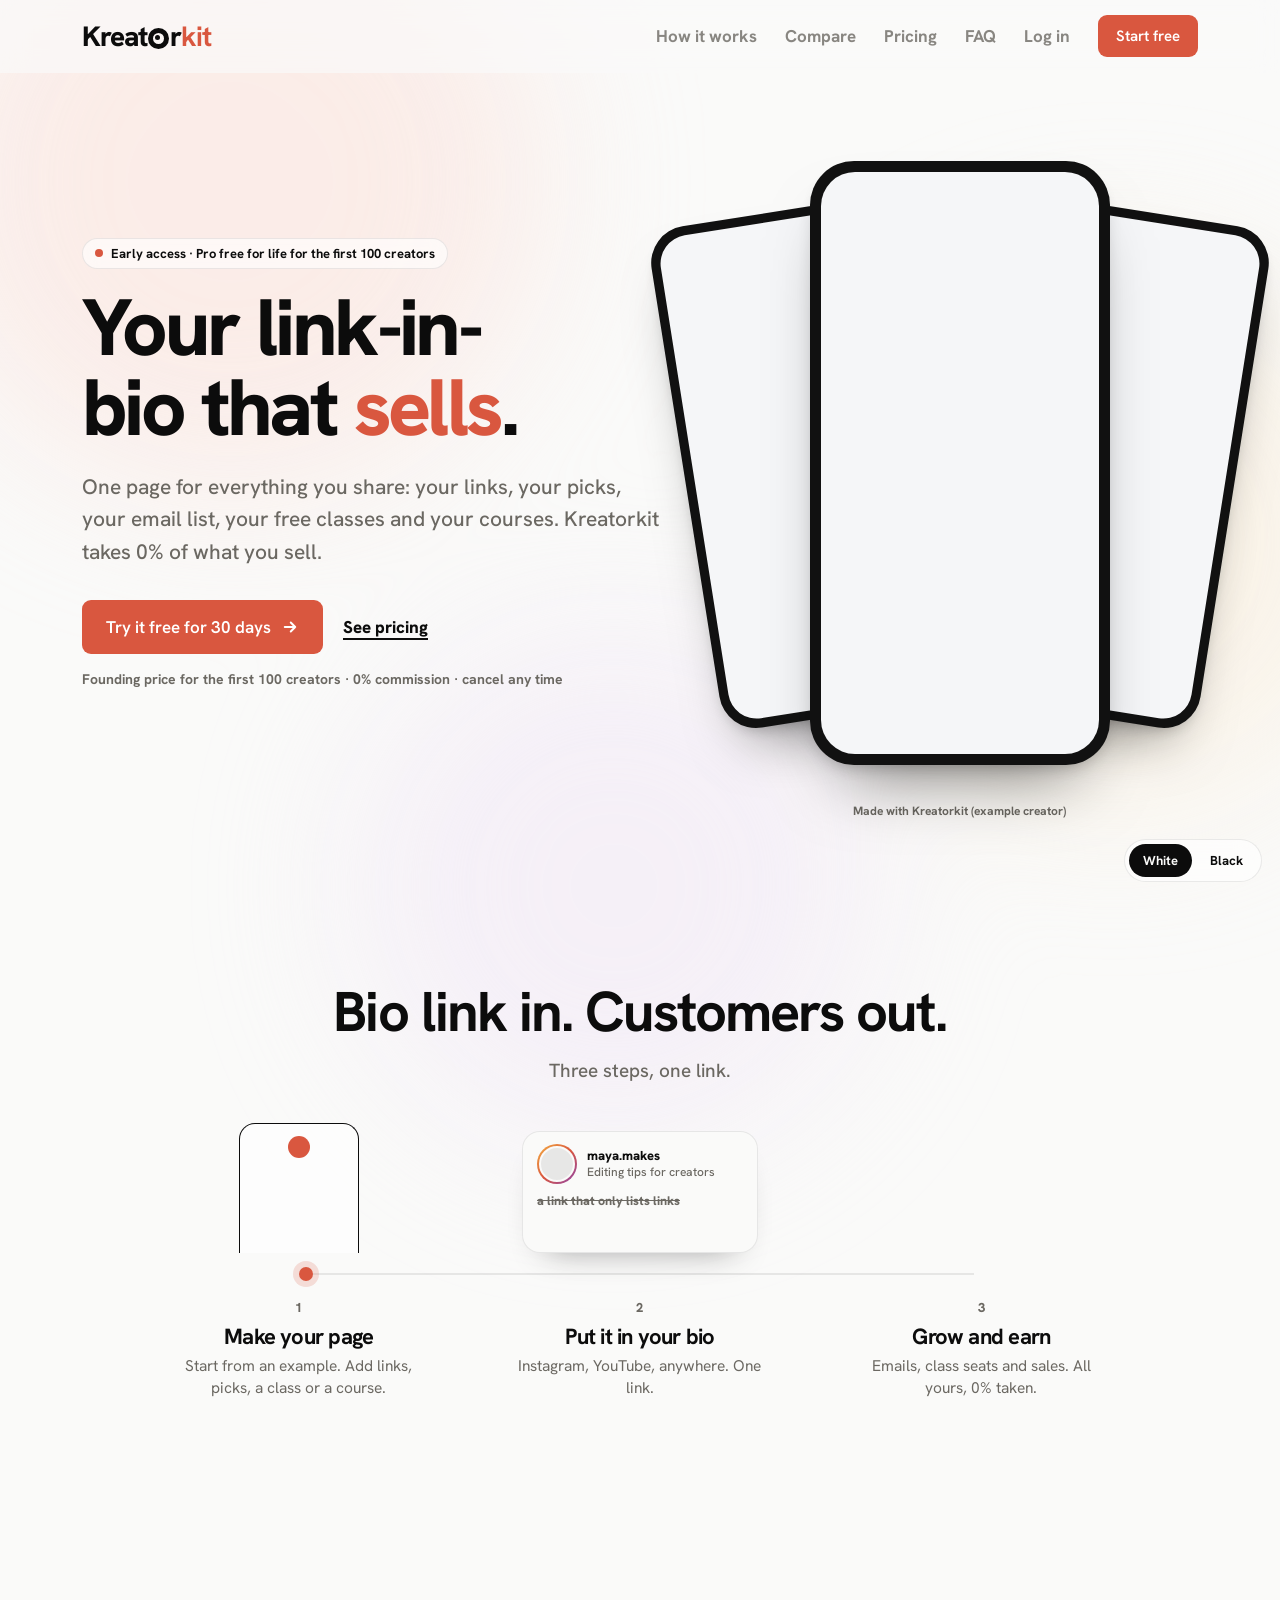
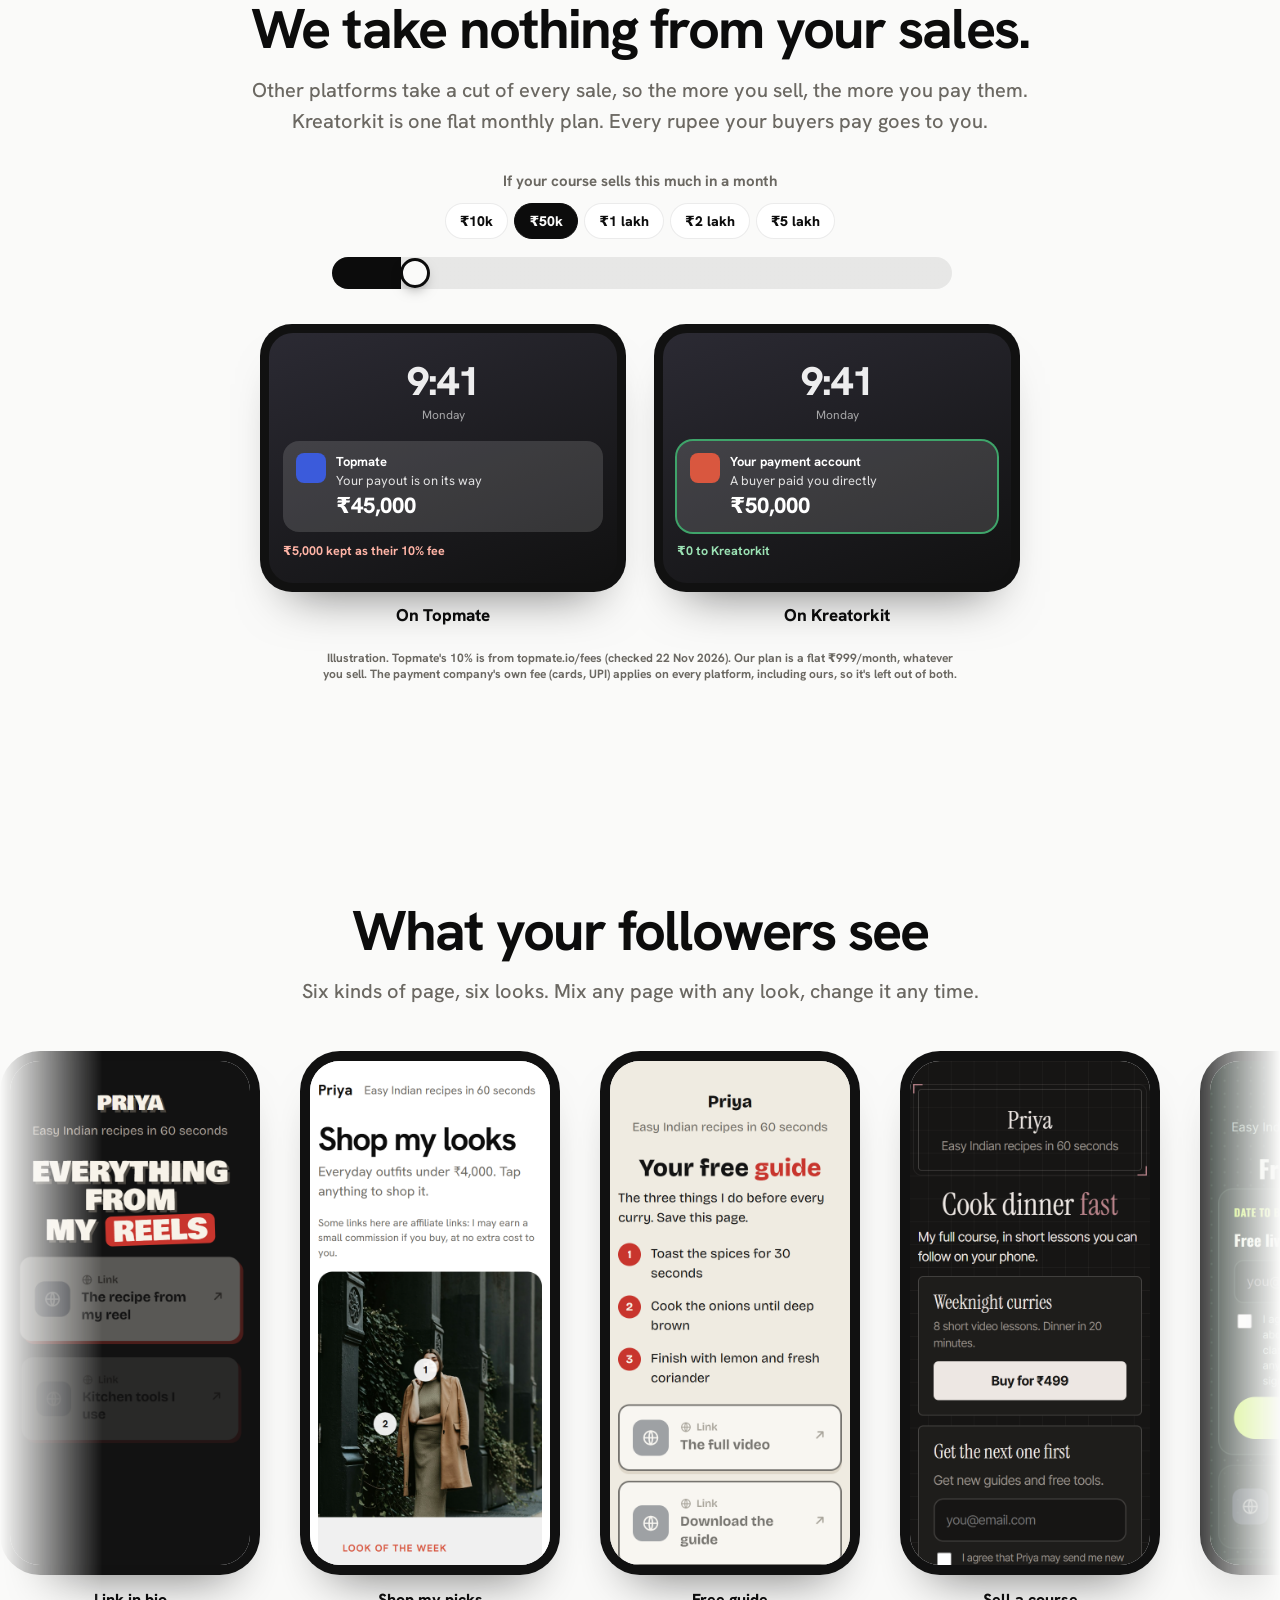
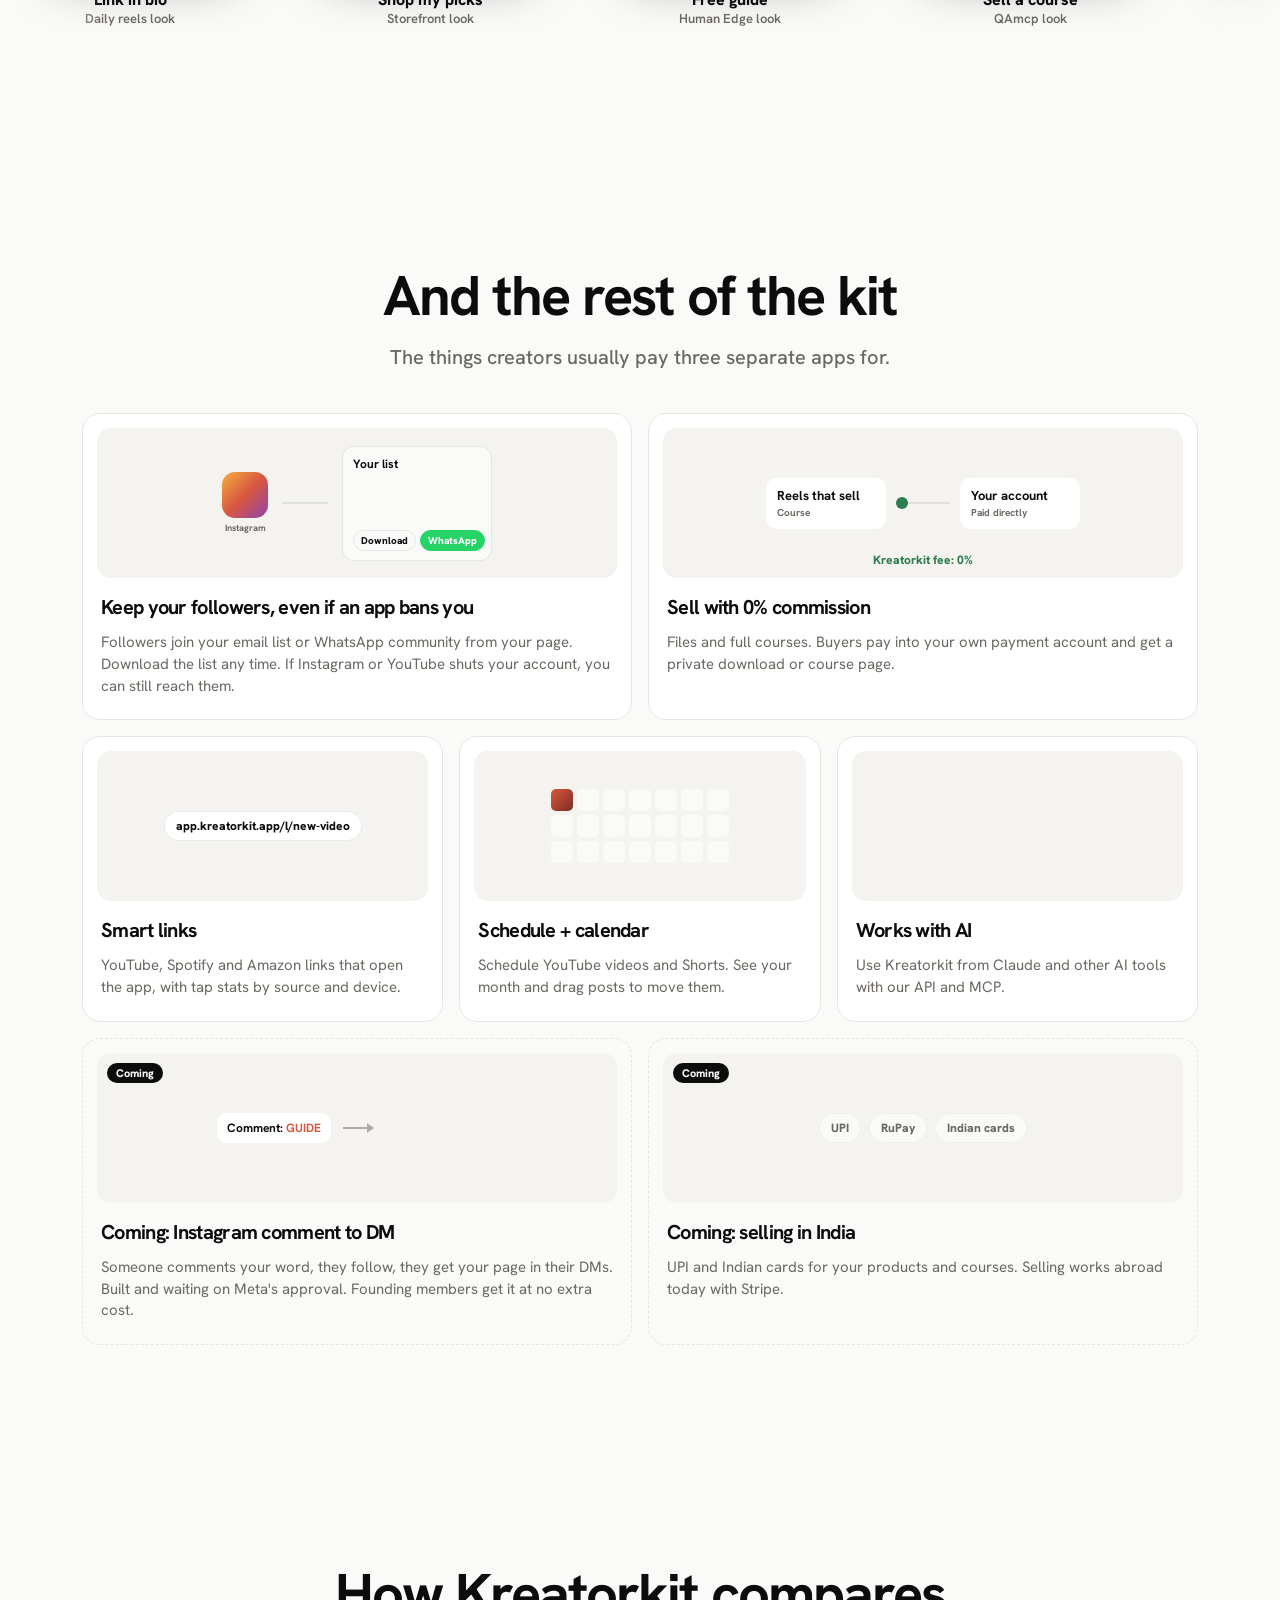
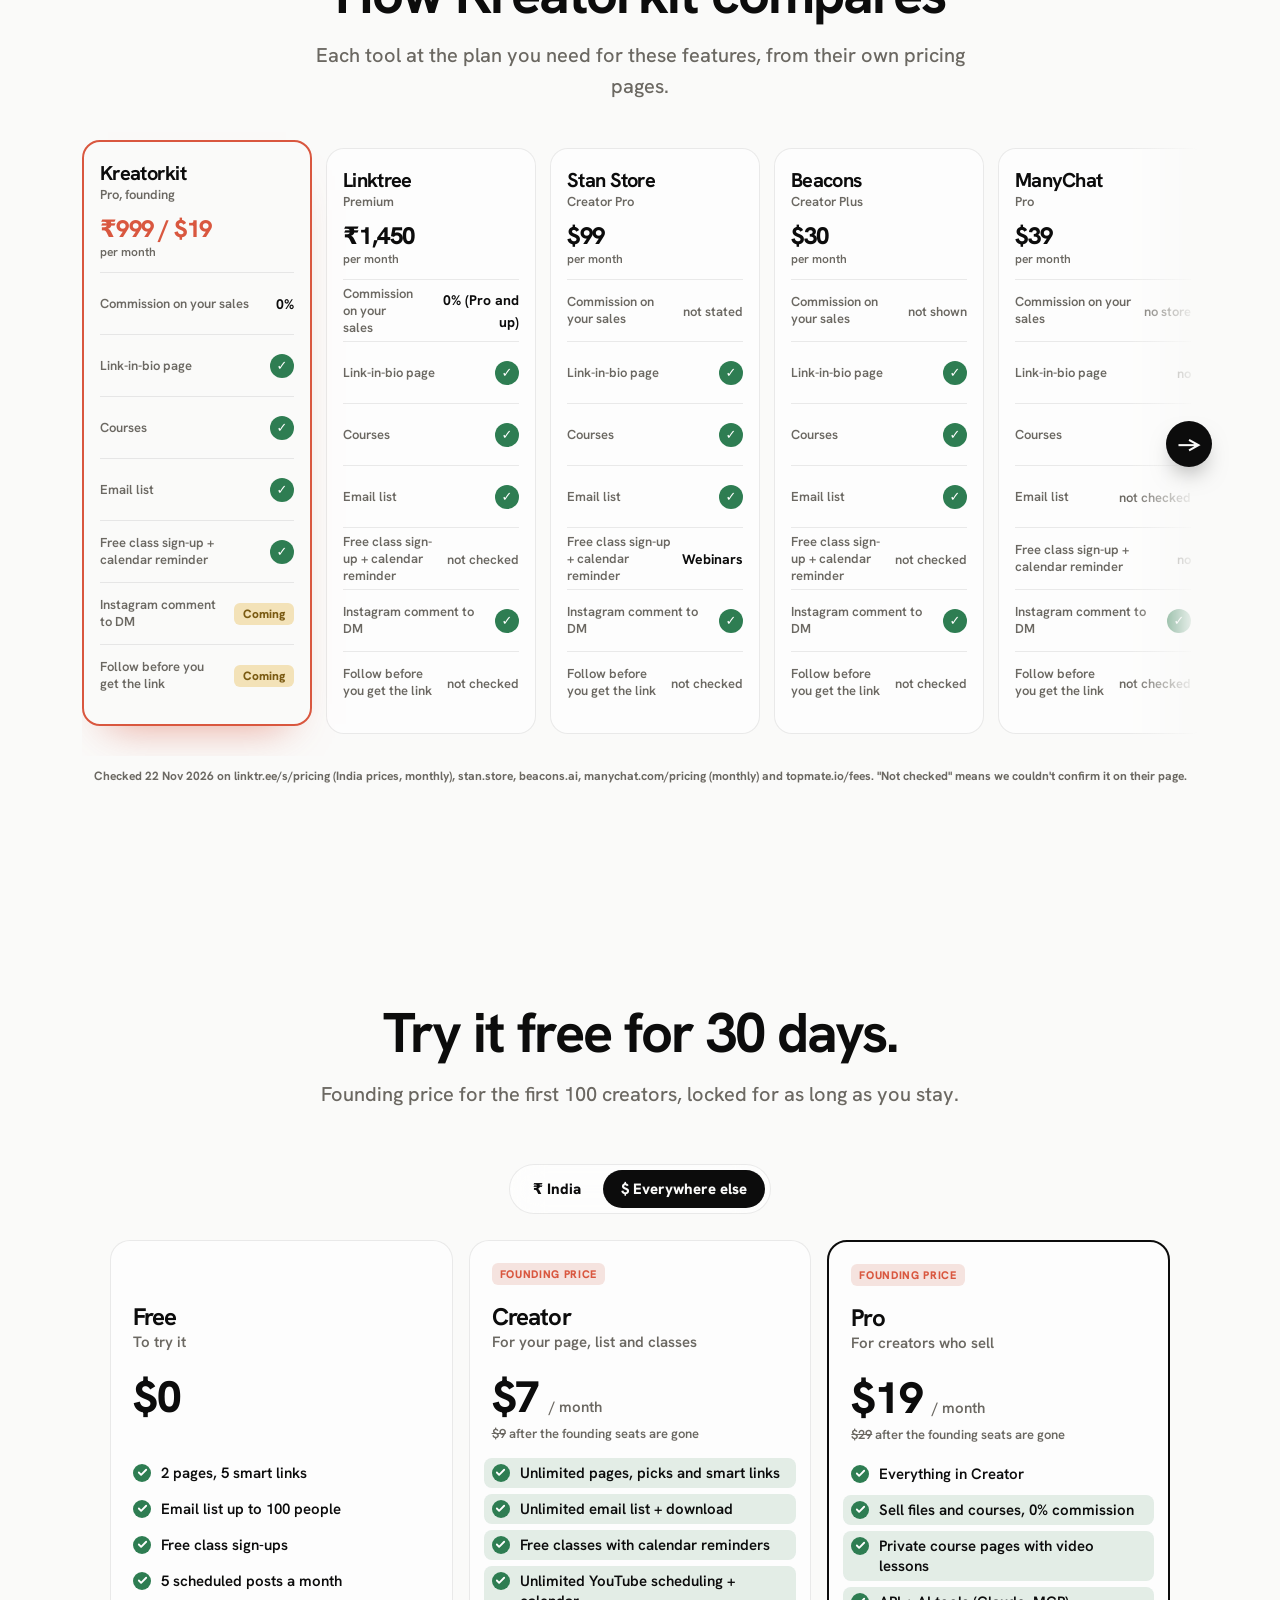
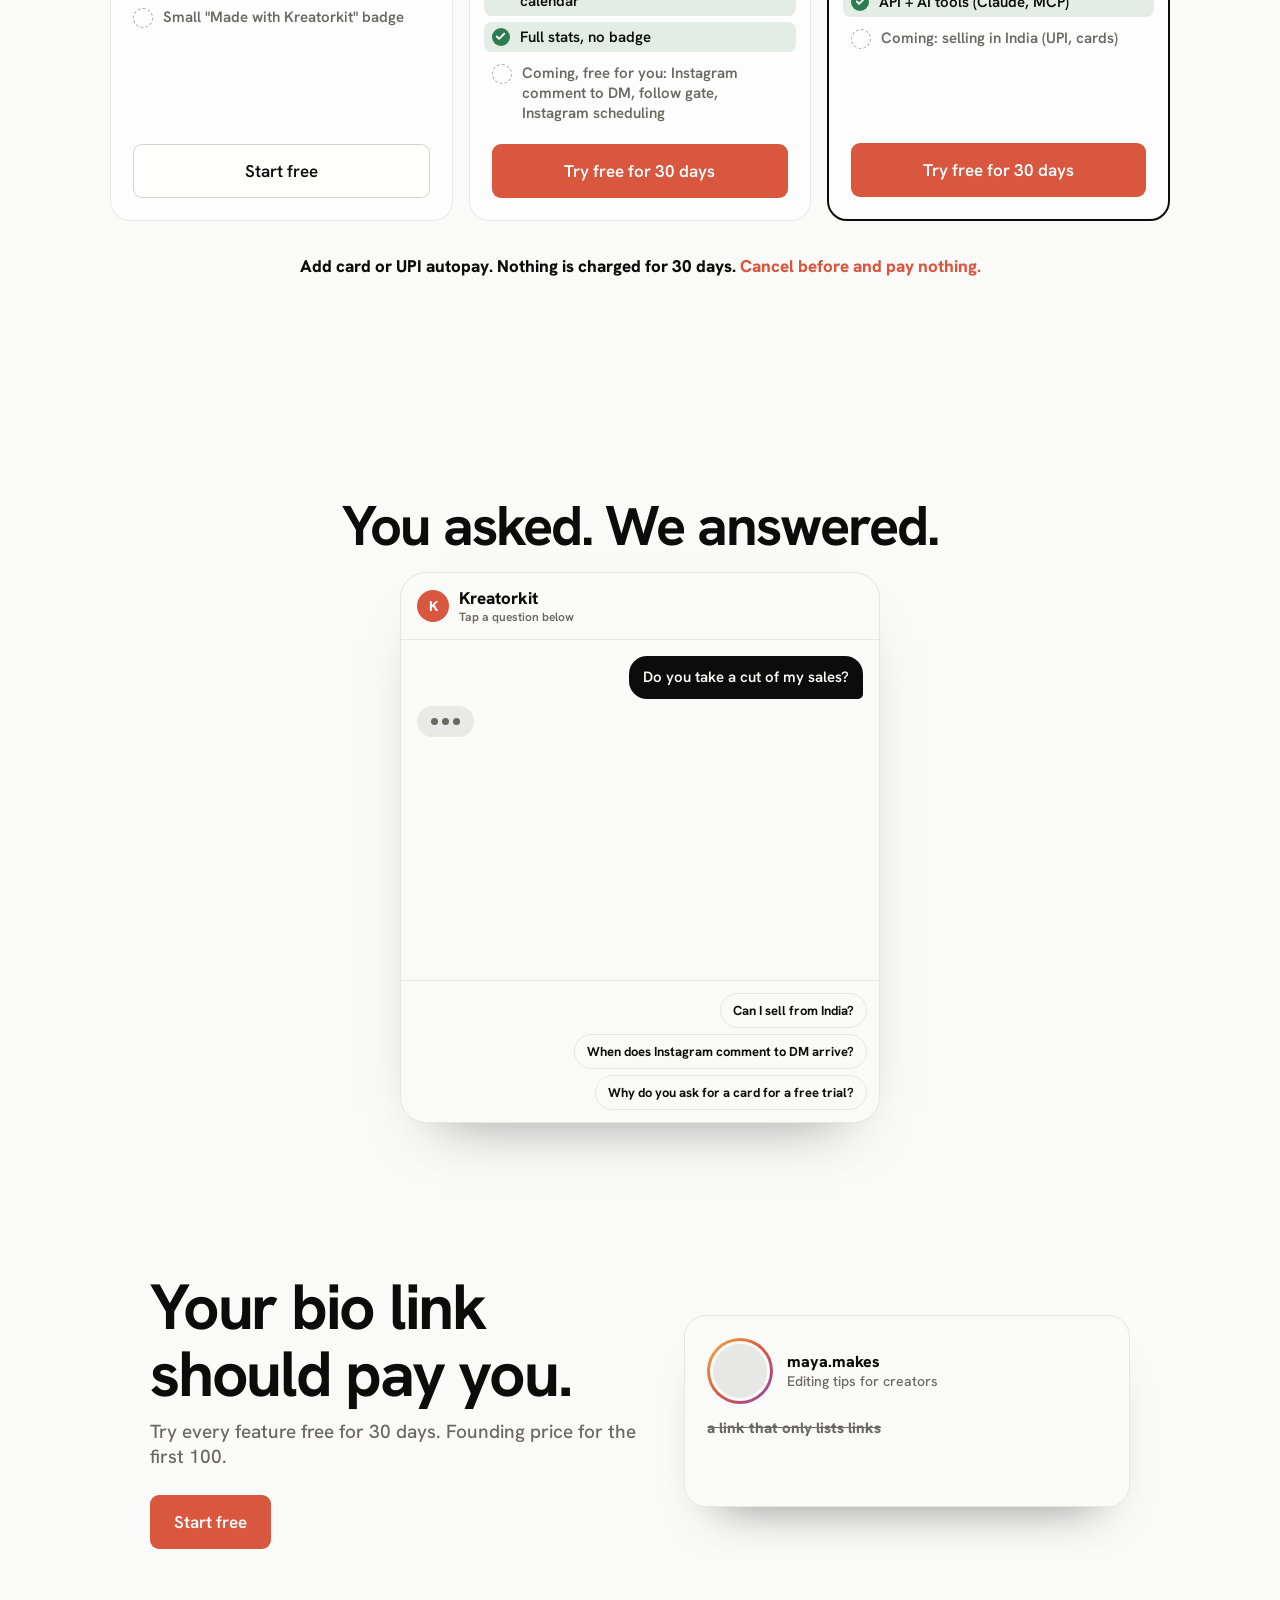
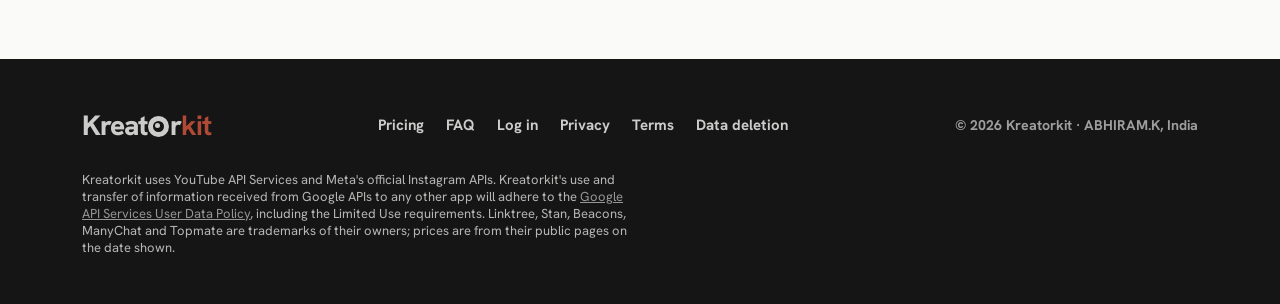
==== commit 3286c862: "SEO and AI readability: canonical, social preview image, JSON-LD (product, plans, FAQ), robots.txt, " ====
--- a/index.html
+++ b/index.html
@@ -1,9 +1,22 @@
 <!doctype html>
 <html lang="en"><head><meta charset="utf-8"><meta name="viewport" content="width=device-width,initial-scale=1">
 <title>Kreatorkit: your link-in-bio that sells</title>
+<link rel="canonical" href="https://kreatorkit.app/">
+<meta name="robots" content="index, follow, max-image-preview:large">
+<meta property="og:type" content="website">
+<meta property="og:url" content="https://kreatorkit.app/">
+<meta property="og:site_name" content="Kreatorkit">
+<meta property="og:description" content="Link-in-bio pages, product picks, an email list, free classes and courses for creators. 0% commission on your sales. Free for 30 days.">
+<meta property="og:image" content="https://kreatorkit.app/og.png">
+<meta property="og:image:width" content="1200"><meta property="og:image:height" content="630">
+<meta property="og:image:alt" content="Kreatorkit: your link-in-bio that sells. Example pages on three phones.">
+<meta name="twitter:card" content="summary_large_image">
+<meta name="twitter:title" content="Kreatorkit: your link-in-bio that sells">
+<meta name="twitter:description" content="Link-in-bio pages, product picks, an email list, free classes and courses for creators. 0% commission on your sales. Free for 30 days.">
+<meta name="twitter:image" content="https://kreatorkit.app/og.png">
+<script type="application/ld+json">[{"@context": "https://schema.org", "@type": "Organization", "name": "Kreatorkit", "url": "https://kreatorkit.app", "logo": "https://kreatorkit.app/icon-192.png", "email": "kreatorkit.app@gmail.com"}, {"@context": "https://schema.org", "@type": "WebSite", "name": "Kreatorkit", "url": "https://kreatorkit.app"}, {"@context": "https://schema.org", "@type": "SoftwareApplication", "name": "Kreatorkit", "applicationCategory": "BusinessApplication", "operatingSystem": "Web", "url": "https://kreatorkit.app", "description": "Link-in-bio pages, product picks, an email list, free classes and courses for creators. 0% commission on your sales. Free for 30 days.", "image": "https://kreatorkit.app/og.png", "offers": [{"@type": "Offer", "name": "Free", "price": "0", "priceCurrency": "INR"}, {"@type": "Offer", "name": "Creator (founding price)", "price": "299", "priceCurrency": "INR"}, {"@type": "Offer", "name": "Pro (founding price)", "price": "999", "priceCurrency": "INR"}]}, {"@context": "https://schema.org", "@type": "FAQPage", "mainEntity": [{"@type": "Question", "name": "Do you take a cut of my sales?", "acceptedAnswer": {"@type": "Answer", "text": "No. We take nothing from your sales. You pay a flat monthly plan, and buyers pay straight into your own payment account. The payment company's own fee (cards, UPI) applies, as it does everywhere."}}, {"@type": "Question", "name": "Why do you ask for a card for a free trial?", "acceptedAnswer": {"@type": "Answer", "text": "So your founding price is locked and nothing stops on day 31. You see a reminder before the first charge, and you can cancel from your Plan page any time before it, for nothing."}}, {"@type": "Question", "name": "When does Instagram comment to DM arrive?", "acceptedAnswer": {"@type": "Answer", "text": "It's built and waiting on Meta's approval for our app. We can't promise Meta's timing. Founding members get it at no extra cost the day it switches on."}}, {"@type": "Question", "name": "Can I sell from India?", "acceptedAnswer": {"@type": "Answer", "text": "Selling works today with Stripe for creators outside India. UPI and Indian cards are next. Your pages, list, classes and scheduling work everywhere now."}}, {"@type": "Question", "name": "What happens after 100 founding seats?", "acceptedAnswer": {"@type": "Answer", "text": "New creators pay the normal price (₹499 / ₹1,499). Founding members keep their price for as long as they stay subscribed."}}, {"@type": "Question", "name": "Is my data safe?", "acceptedAnswer": {"@type": "Answer", "text": "We use the official Instagram, YouTube and payment APIs, store keys encrypted, and never sell data. You can delete everything from Settings."}}]}]</script>
 <link rel="icon" href="icon-192.png">
 <meta property="og:title" content="Kreatorkit: your link-in-bio that sells">
-<meta property="og:image" content="logo-dark.png">
 <meta name="description" content="Link-in-bio pages, picks, email list, free classes and courses for creators. 0% commission on your sales. Free for 30 days.">
 <link rel="preconnect" href="https://fonts.googleapis.com"><link rel="preconnect" href="https://fonts.gstatic.com" crossorigin>
 <link href="https://fonts.googleapis.com/css2?family=Hanken+Grotesk:wght@400;500;600;700;800&display=swap" rel="stylesheet">
@@ -629,7 +642,7 @@
 
 <header class="hero"><div class="in">
  <div>
-  <span class="badge4"><i></i>Early access · Pro free for life until 26 Nov</span>
+  <span class="badge4"><i></i><span class="earlyline">Early access · Pro free for life for the first 100 creators</span></span>
   <h1>Your link-in-bio that <em>sells</em>.</h1>
   <p class="lead">One page for everything you share: your links, your picks, your email list, your free classes and your courses. Kreatorkit takes 0% of what you sell.</p>
   <div class="ctas"><a class="btn main" href="https://app.kreatorkit.app/signup">Try it free for 30 days
@@ -771,6 +784,7 @@
  if(typeof j.left!=='number')return; const w=document.getElementById('seats');
  document.getElementById('seatsleft').textContent=j.left; document.getElementById('seatsof').textContent=j.of;
  const d=w.querySelector('.pw-dots'); d.innerHTML=Array.from({length:j.of},(_,i)=>'<i class="'+(i<j.of-j.left?'t':'')+'" style="transition-delay:'+(i*8)+'ms"></i>').join('');
+ if(typeof j.early_left==='number'){ document.querySelectorAll('.earlyline').forEach(e=>e.textContent=j.early_left>0?('Early access · Pro free for life · '+j.early_left+' of '+j.early_of+' spots left'):'Early access is full. Founding price still open'); }
  w.hidden=false; document.querySelectorAll('.seatline').forEach(e=>e.textContent=j.left+' of '+j.of+' founding seats left');
 }).catch(()=>{});
 // pricing: cards' lists slide in when the section comes into view
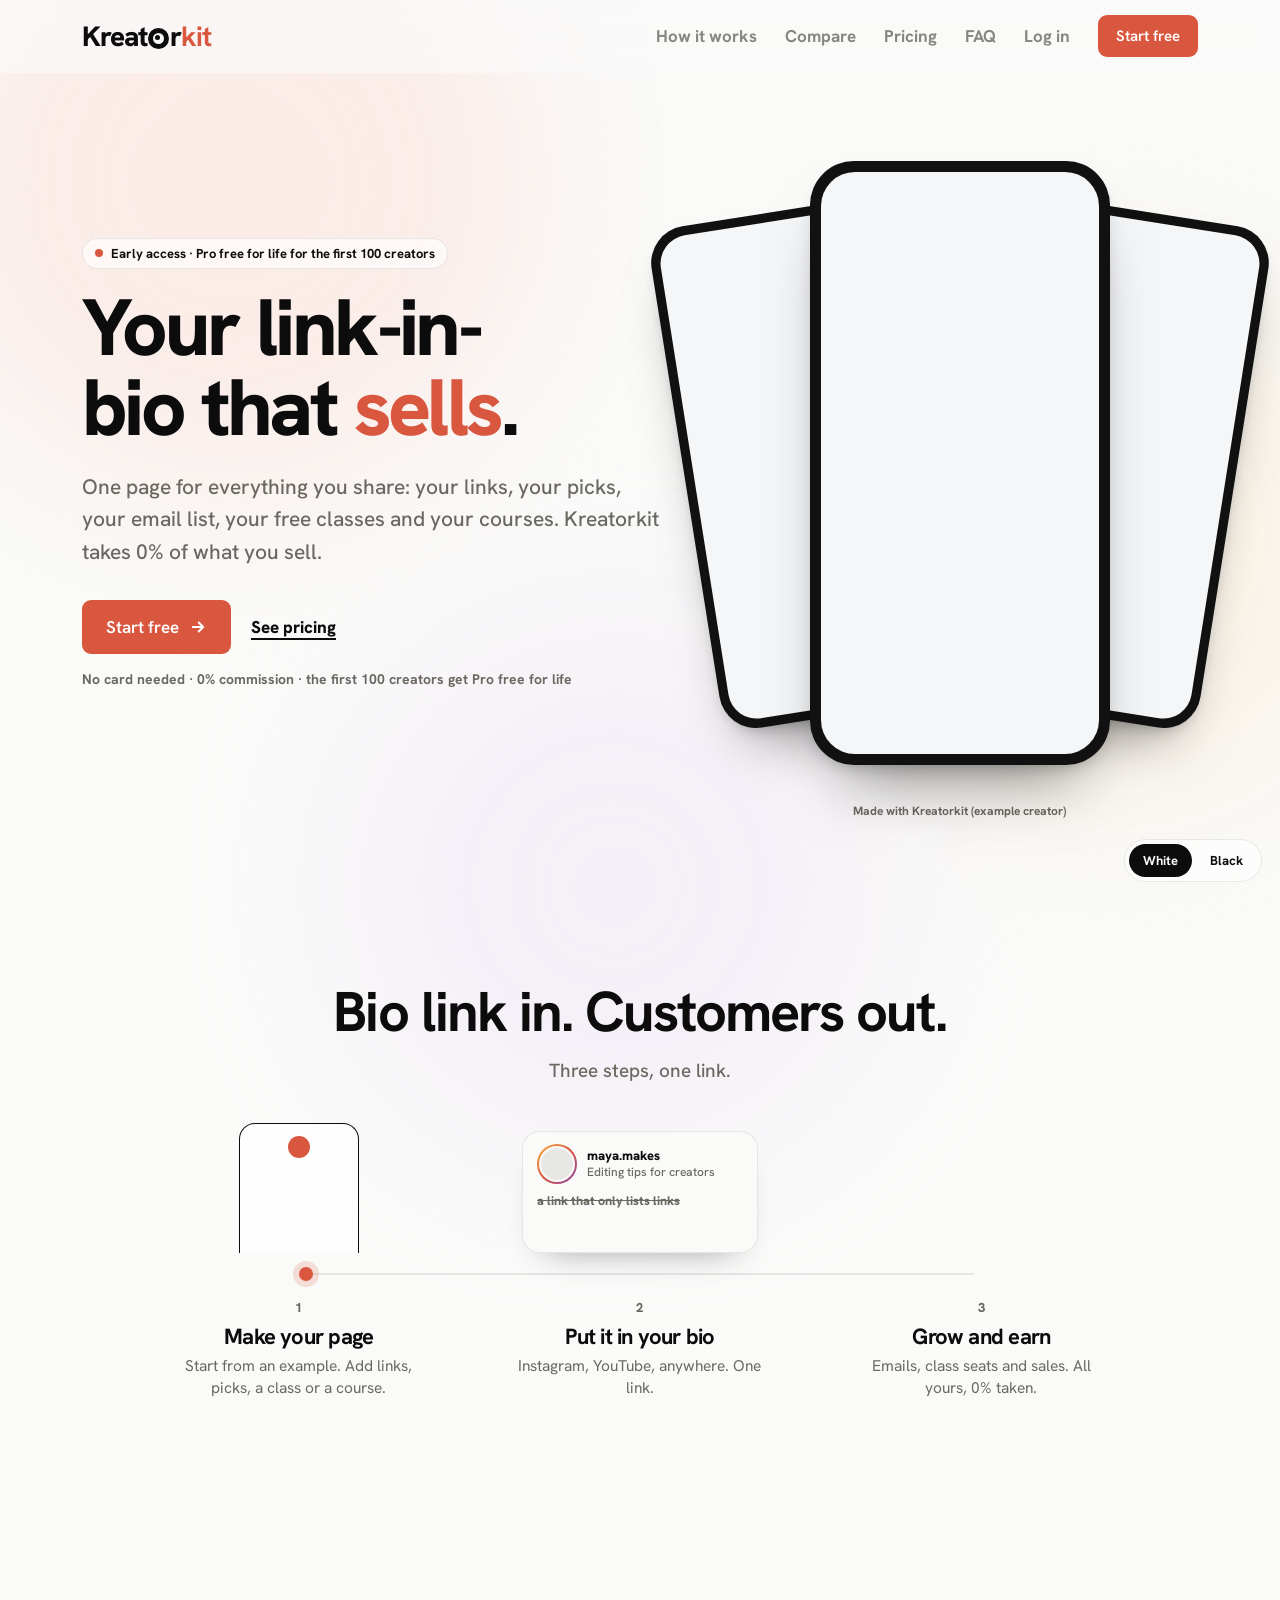
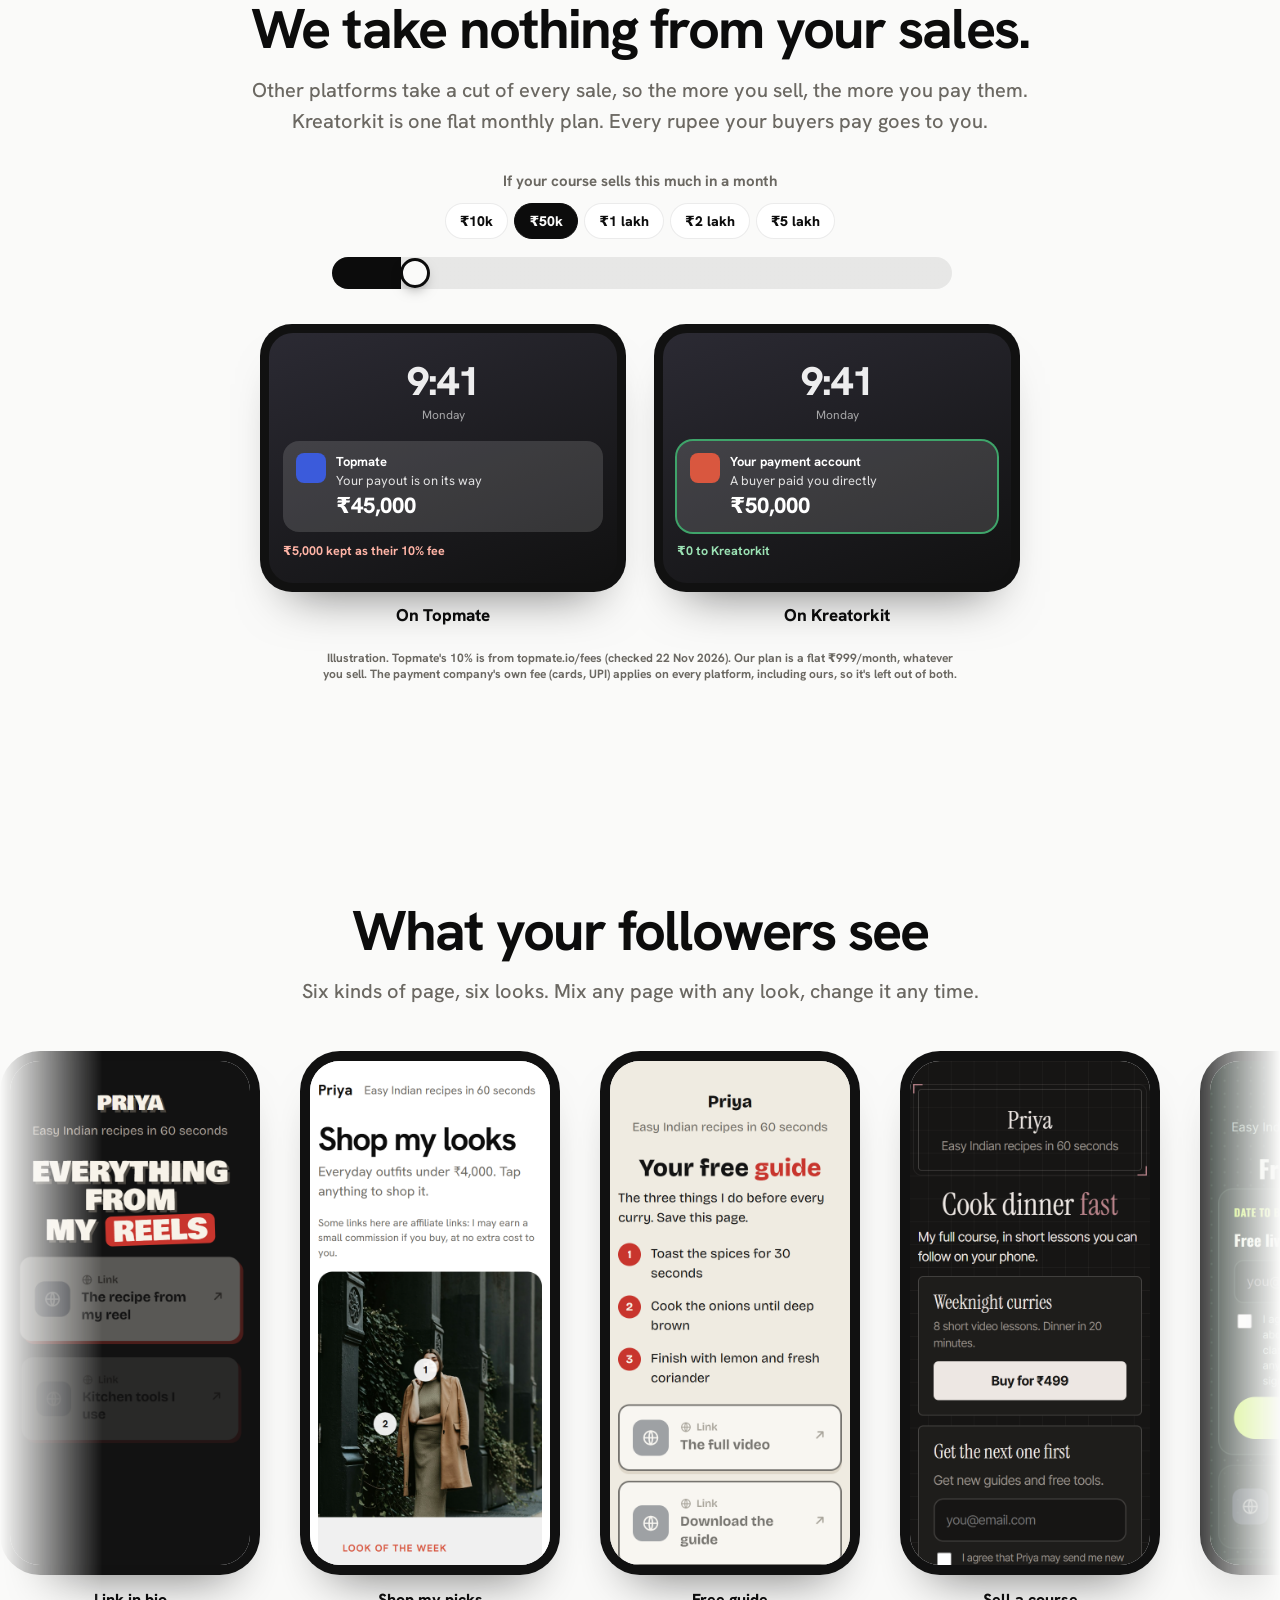
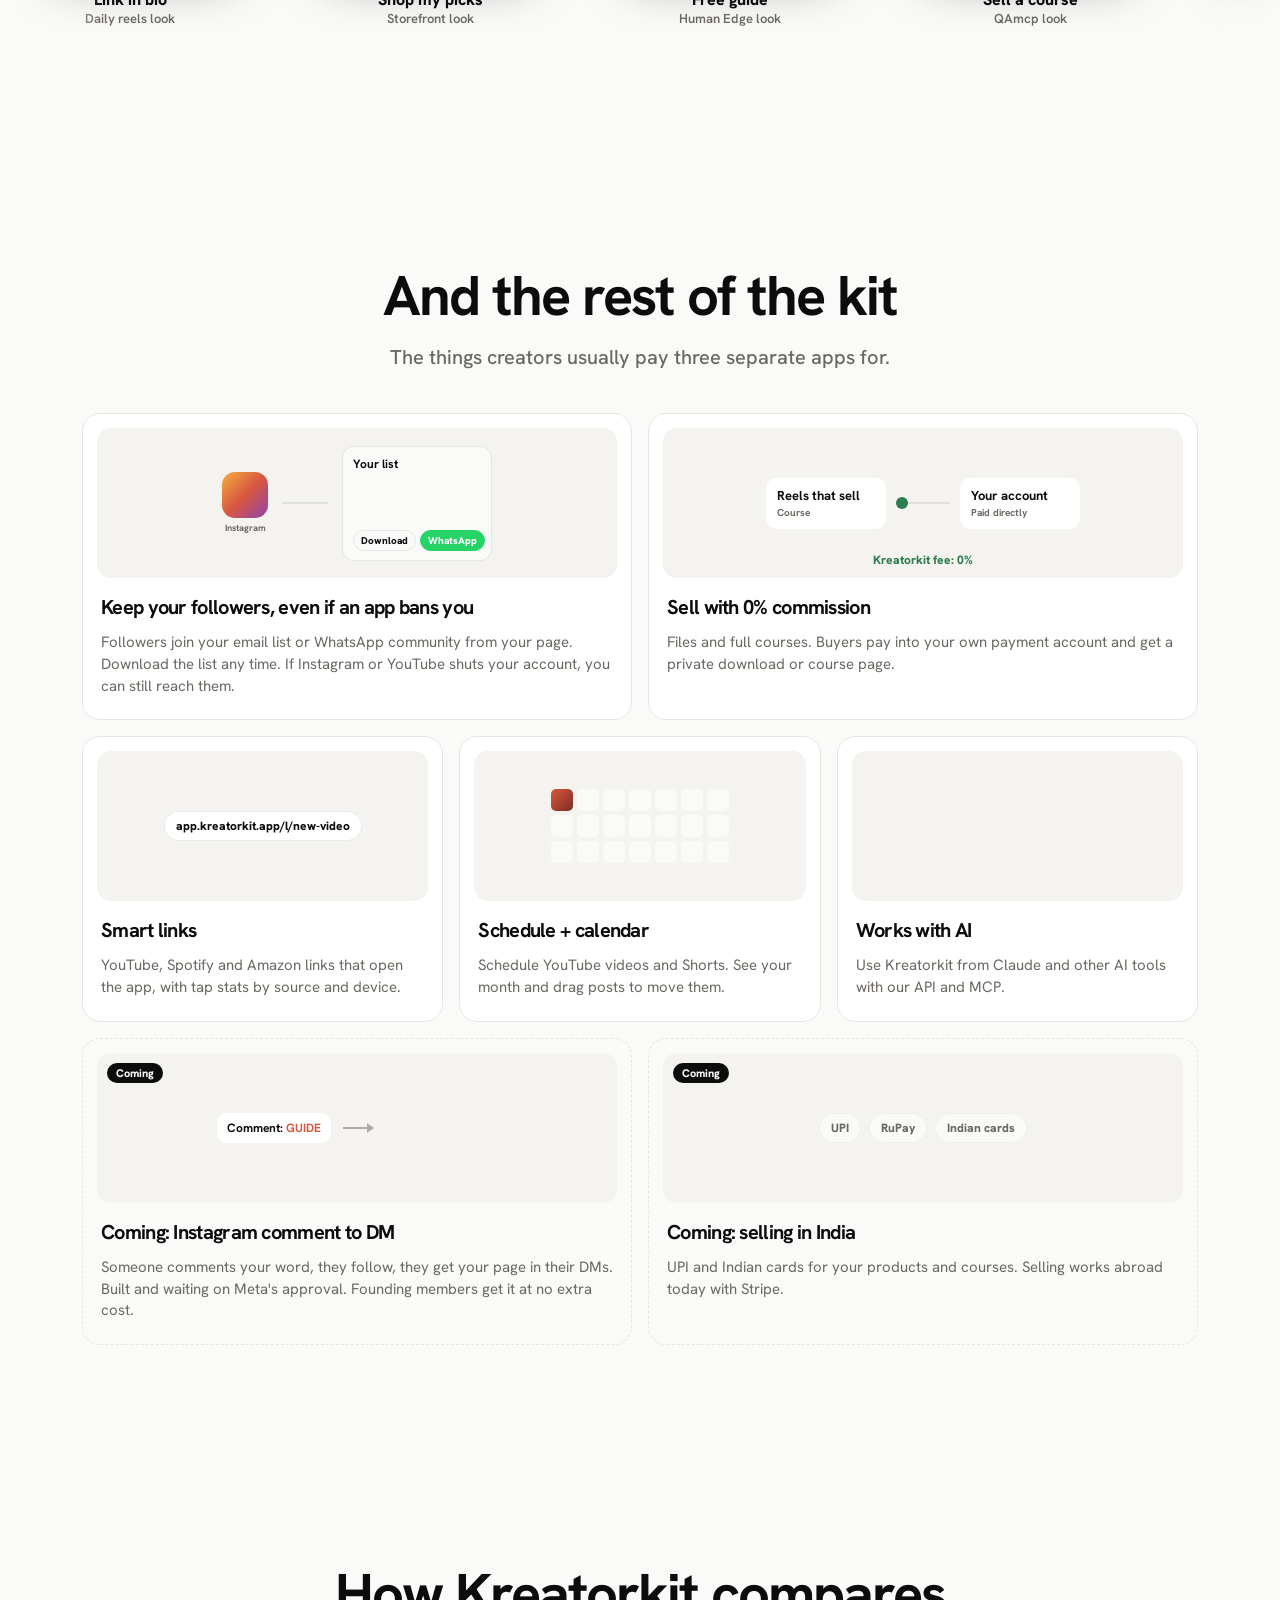
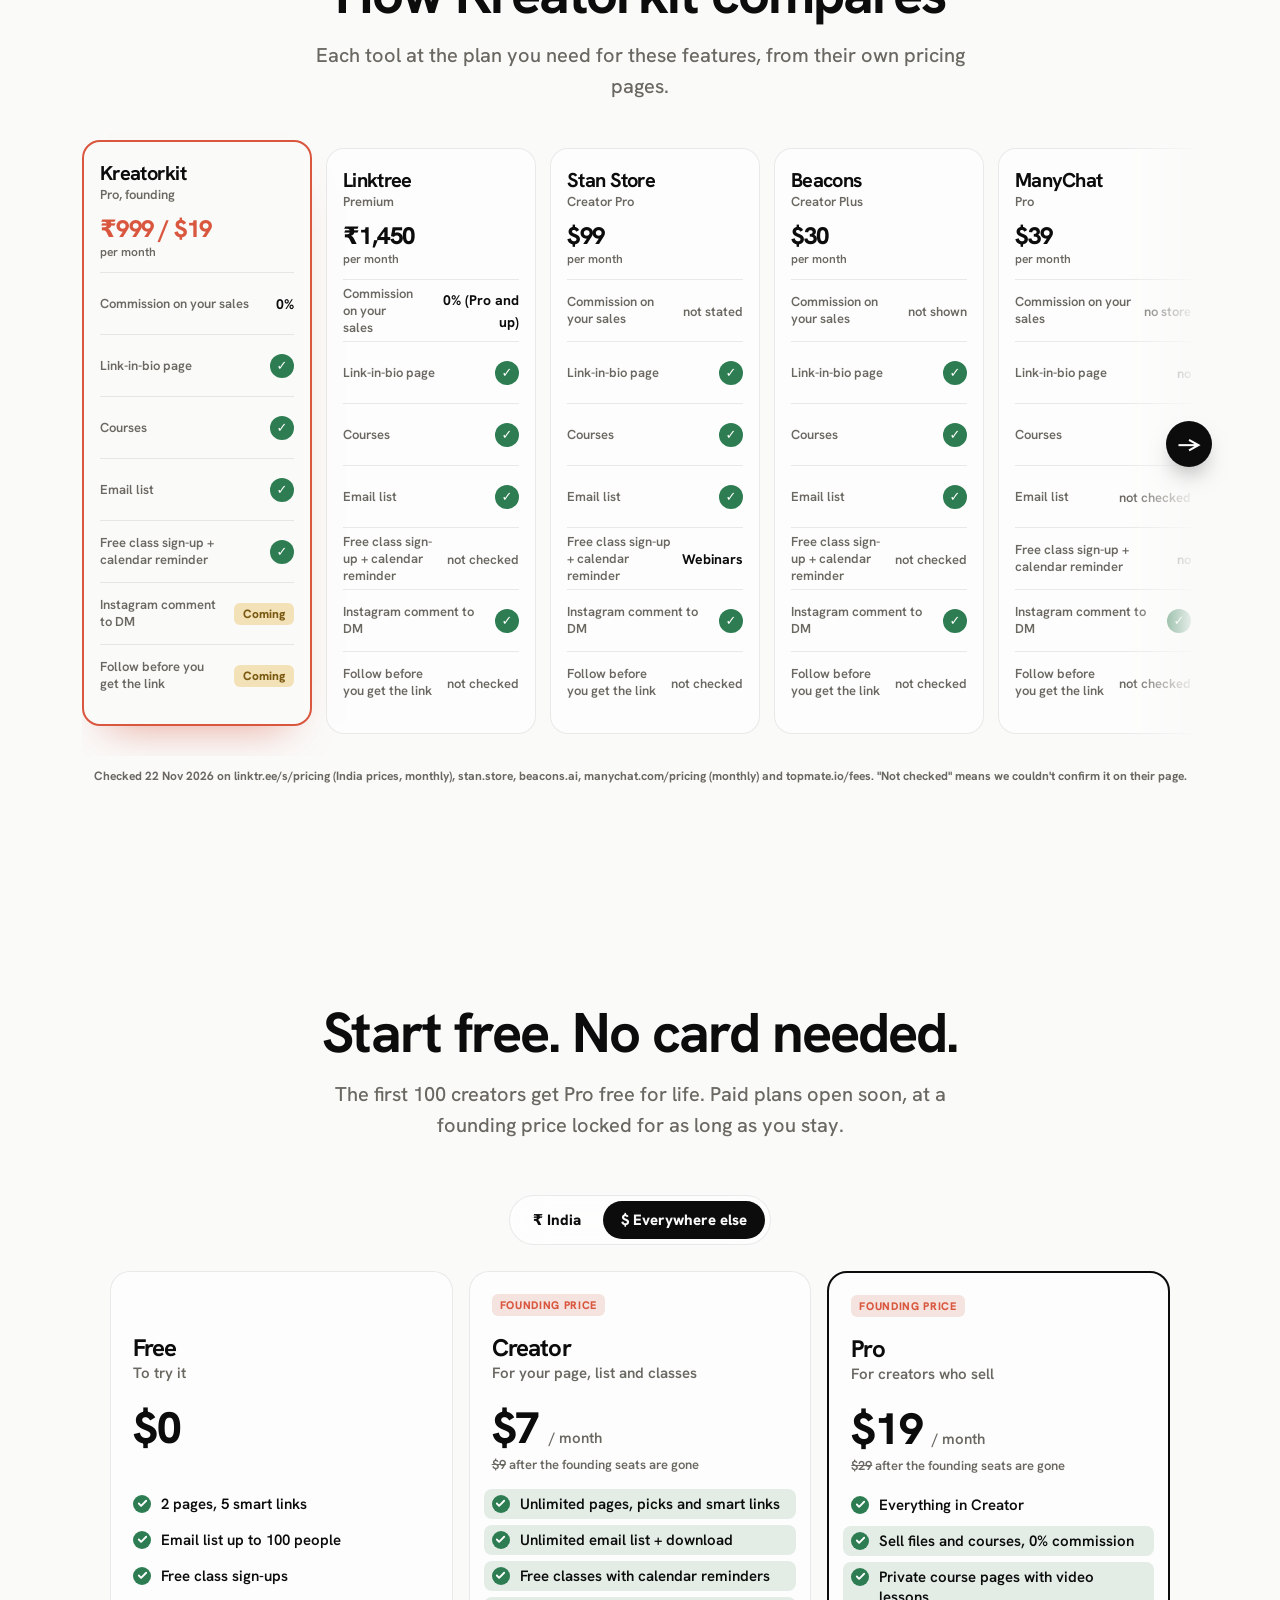
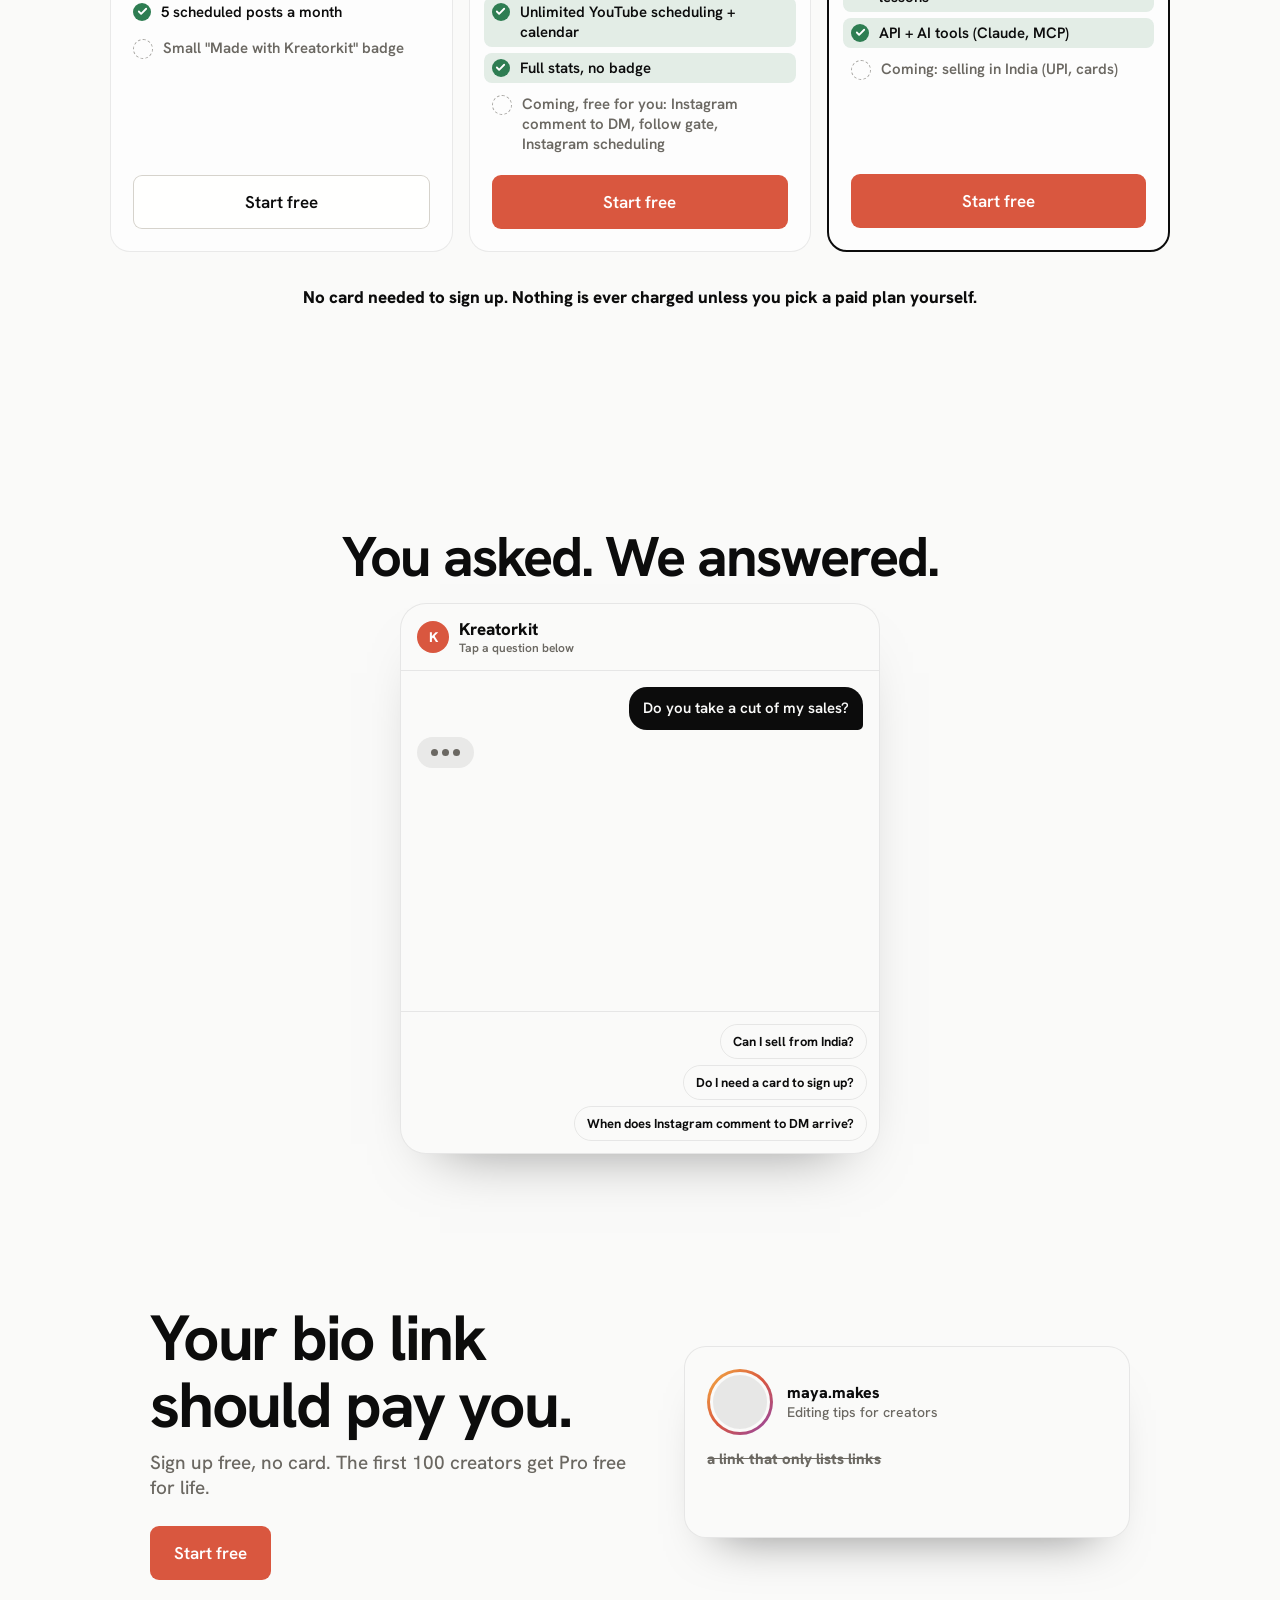
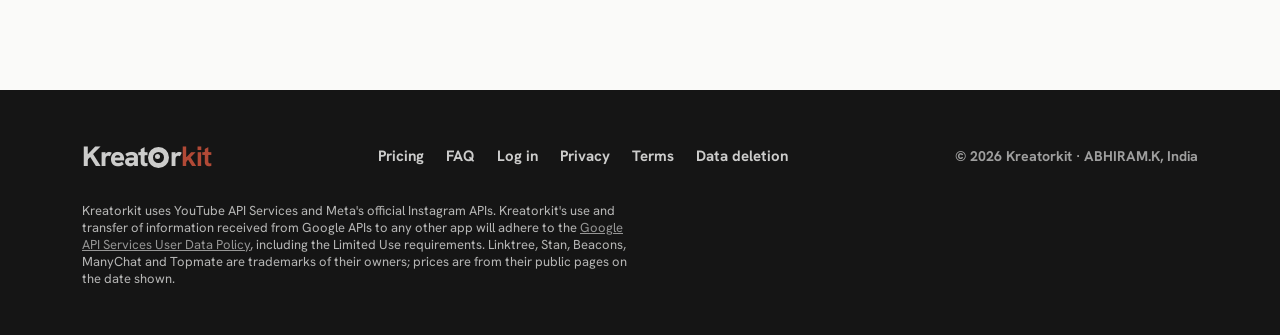
==== commit ed9aa8c4: "Payment wording matches today: sign up free with no card, first 100 get Pro free for life, paid plan" ====
--- a/index.html
+++ b/index.html
@@ -6,18 +6,18 @@
 <meta property="og:type" content="website">
 <meta property="og:url" content="https://kreatorkit.app/">
 <meta property="og:site_name" content="Kreatorkit">
-<meta property="og:description" content="Link-in-bio pages, product picks, an email list, free classes and courses for creators. 0% commission on your sales. Free for 30 days.">
+<meta property="og:description" content="Link-in-bio pages, product picks, an email list, free classes and courses for creators. 0% commission on your sales. Free to start, no card needed.">
 <meta property="og:image" content="https://kreatorkit.app/og.png">
 <meta property="og:image:width" content="1200"><meta property="og:image:height" content="630">
 <meta property="og:image:alt" content="Kreatorkit: your link-in-bio that sells. Example pages on three phones.">
 <meta name="twitter:card" content="summary_large_image">
 <meta name="twitter:title" content="Kreatorkit: your link-in-bio that sells">
-<meta name="twitter:description" content="Link-in-bio pages, product picks, an email list, free classes and courses for creators. 0% commission on your sales. Free for 30 days.">
+<meta name="twitter:description" content="Link-in-bio pages, product picks, an email list, free classes and courses for creators. 0% commission on your sales. Free to start, no card needed.">
 <meta name="twitter:image" content="https://kreatorkit.app/og.png">
-<script type="application/ld+json">[{"@context": "https://schema.org", "@type": "Organization", "name": "Kreatorkit", "url": "https://kreatorkit.app", "logo": "https://kreatorkit.app/icon-192.png", "email": "kreatorkit.app@gmail.com"}, {"@context": "https://schema.org", "@type": "WebSite", "name": "Kreatorkit", "url": "https://kreatorkit.app"}, {"@context": "https://schema.org", "@type": "SoftwareApplication", "name": "Kreatorkit", "applicationCategory": "BusinessApplication", "operatingSystem": "Web", "url": "https://kreatorkit.app", "description": "Link-in-bio pages, product picks, an email list, free classes and courses for creators. 0% commission on your sales. Free for 30 days.", "image": "https://kreatorkit.app/og.png", "offers": [{"@type": "Offer", "name": "Free", "price": "0", "priceCurrency": "INR"}, {"@type": "Offer", "name": "Creator (founding price)", "price": "299", "priceCurrency": "INR"}, {"@type": "Offer", "name": "Pro (founding price)", "price": "999", "priceCurrency": "INR"}]}, {"@context": "https://schema.org", "@type": "FAQPage", "mainEntity": [{"@type": "Question", "name": "Do you take a cut of my sales?", "acceptedAnswer": {"@type": "Answer", "text": "No. We take nothing from your sales. You pay a flat monthly plan, and buyers pay straight into your own payment account. The payment company's own fee (cards, UPI) applies, as it does everywhere."}}, {"@type": "Question", "name": "Why do you ask for a card for a free trial?", "acceptedAnswer": {"@type": "Answer", "text": "So your founding price is locked and nothing stops on day 31. You see a reminder before the first charge, and you can cancel from your Plan page any time before it, for nothing."}}, {"@type": "Question", "name": "When does Instagram comment to DM arrive?", "acceptedAnswer": {"@type": "Answer", "text": "It's built and waiting on Meta's approval for our app. We can't promise Meta's timing. Founding members get it at no extra cost the day it switches on."}}, {"@type": "Question", "name": "Can I sell from India?", "acceptedAnswer": {"@type": "Answer", "text": "Selling works today with Stripe for creators outside India. UPI and Indian cards are next. Your pages, list, classes and scheduling work everywhere now."}}, {"@type": "Question", "name": "What happens after 100 founding seats?", "acceptedAnswer": {"@type": "Answer", "text": "New creators pay the normal price (₹499 / ₹1,499). Founding members keep their price for as long as they stay subscribed."}}, {"@type": "Question", "name": "Is my data safe?", "acceptedAnswer": {"@type": "Answer", "text": "We use the official Instagram, YouTube and payment APIs, store keys encrypted, and never sell data. You can delete everything from Settings."}}]}]</script>
+<script type="application/ld+json">[{"@context": "https://schema.org", "@type": "Organization", "name": "Kreatorkit", "url": "https://kreatorkit.app", "logo": "https://kreatorkit.app/icon-192.png", "email": "kreatorkit.app@gmail.com"}, {"@context": "https://schema.org", "@type": "WebSite", "name": "Kreatorkit", "url": "https://kreatorkit.app"}, {"@context": "https://schema.org", "@type": "SoftwareApplication", "name": "Kreatorkit", "applicationCategory": "BusinessApplication", "operatingSystem": "Web", "url": "https://kreatorkit.app", "description": "Link-in-bio pages, product picks, an email list, free classes and courses for creators. 0% commission on your sales. Free to start, no card needed.", "image": "https://kreatorkit.app/og.png", "offers": [{"@type": "Offer", "name": "Free", "price": "0", "priceCurrency": "INR"}, {"@type": "Offer", "name": "Creator (founding price)", "price": "299", "priceCurrency": "INR"}, {"@type": "Offer", "name": "Pro (founding price)", "price": "999", "priceCurrency": "INR"}]}, {"@context": "https://schema.org", "@type": "FAQPage", "mainEntity": [{"@type": "Question", "name": "Do you take a cut of my sales?", "acceptedAnswer": {"@type": "Answer", "text": "No. We take nothing from your sales. You pay a flat monthly plan, and buyers pay straight into your own payment account. The payment company's own fee (cards, UPI) applies, as it does everywhere."}}, {"@type": "Question", "name": "Do I need a card to sign up?", "acceptedAnswer": {"@type": "Answer", "text": "No. Sign up with just your email. The first 100 creators get Pro free for life. Paid plans open soon; nothing is ever charged unless you pick one and add a card yourself."}}, {"@type": "Question", "name": "When does Instagram comment to DM arrive?", "acceptedAnswer": {"@type": "Answer", "text": "It's built and waiting on Meta's approval for our app. We can't promise Meta's timing. Founding members get it at no extra cost the day it switches on."}}, {"@type": "Question", "name": "Can I sell from India?", "acceptedAnswer": {"@type": "Answer", "text": "Selling works today with Stripe for creators outside India. UPI and Indian cards are next. Your pages, list, classes and scheduling work everywhere now."}}, {"@type": "Question", "name": "What happens after 100 founding seats?", "acceptedAnswer": {"@type": "Answer", "text": "New creators pay the normal price (₹499 / ₹1,499). Founding members keep their price for as long as they stay subscribed."}}, {"@type": "Question", "name": "Is my data safe?", "acceptedAnswer": {"@type": "Answer", "text": "We use the official Instagram, YouTube and payment APIs, store keys encrypted, and never sell data. You can delete everything from Settings."}}]}]</script>
 <link rel="icon" href="icon-192.png">
 <meta property="og:title" content="Kreatorkit: your link-in-bio that sells">
-<meta name="description" content="Link-in-bio pages, picks, email list, free classes and courses for creators. 0% commission on your sales. Free for 30 days.">
+<meta name="description" content="Link-in-bio pages, picks, email list, free classes and courses for creators. 0% commission on your sales. Free to start, no card needed.">
 <link rel="preconnect" href="https://fonts.googleapis.com"><link rel="preconnect" href="https://fonts.gstatic.com" crossorigin>
 <link href="https://fonts.googleapis.com/css2?family=Hanken+Grotesk:wght@400;500;600;700;800&display=swap" rel="stylesheet">
 <style>
@@ -645,10 +645,10 @@
   <span class="badge4"><i></i><span class="earlyline">Early access · Pro free for life for the first 100 creators</span></span>
   <h1>Your link-in-bio that <em>sells</em>.</h1>
   <p class="lead">One page for everything you share: your links, your picks, your email list, your free classes and your courses. Kreatorkit takes 0% of what you sell.</p>
-  <div class="ctas"><a class="btn main" href="https://app.kreatorkit.app/signup">Try it free for 30 days
+  <div class="ctas"><a class="btn main" href="https://app.kreatorkit.app/signup">Start free
    <svg width="18" height="18" viewBox="0 0 24 24" fill="none" stroke="currentColor" stroke-width="2.6" stroke-linecap="round" stroke-linejoin="round" aria-hidden="true"><path d="M5 12h14M13 6l6 6-6 6"/></svg></a>
    <a class="link" href="#pricing">See pricing</a></div>
-  <div class="fine"><span class="seatline">Founding price for the first 100 creators</span> &middot; 0% commission &middot; cancel any time</div>
+  <div class="fine">No card needed &middot; 0% commission &middot; the first 100 creators get Pro free for life</div>
  </div>
  <div class="stage fan" aria-label="Example pages made with Kreatorkit: link in bio, shop my picks, sell a course">
   <div class="fph pl" aria-hidden="true"><div class="fsc"><img src="showcase/bio.png" alt="" width="306" height="616" decoding="async"><img src="showcase/shop.png" alt="" width="306" height="616" decoding="async"><img src="showcase/sell.png" alt="" width="306" height="616" decoding="async"></div></div>
@@ -666,7 +666,7 @@
   <div class="jr-rail" aria-hidden="true"><b></b><u></u></div>
   <div class="jr-st"><div class="jr-vis" aria-hidden="true"><div class="jr-page"><div class="jr-av"></div><s></s><s></s><s></s><s></s></div></div>
    <div class="jr-n">1</div><h3>Make your page</h3><p>Start from an example. Add links, picks, a class or a course.</p></div>
-  <div class="jr-st"><div class="jr-vis" aria-hidden="true"><div class="jr-bio"><div class="jr-row"><div class="jr-pic"><i></i></div><div><div class="jr-nm">maya.makes</div><div class="jr-t">Editing tips for creators</div></div></div><div class="jr-sw"><span class="jr-old">a link that only lists links</span><span class="jr-lk">kreatorkit.app/maya</span></div><div class="jr-chips"><b>Picks</b><b>Free class</b><b>Course</b></div></div></div>
+  <div class="jr-st"><div class="jr-vis" aria-hidden="true"><div class="jr-bio"><div class="jr-row"><div class="jr-pic"><i></i></div><div><div class="jr-nm">maya.makes</div><div class="jr-t">Editing tips for creators</div></div></div><div class="jr-sw"><span class="jr-old">a link that only lists links</span><span class="jr-lk">app.kreatorkit.app/p/maya</span></div><div class="jr-chips"><b>Picks</b><b>Free class</b><b>Course</b></div></div></div>
    <div class="jr-n">2</div><h3>Put it in your bio</h3><p>Instagram, YouTube, anywhere. One link.</p></div>
   <div class="jr-st"><div class="jr-vis" aria-hidden="true"><div class="jr-stack"><div class="jr-note"><i class="g"></i>New email sign-up</div><div class="jr-note"><i class="y"></i>Seat saved for the class</div><div class="jr-note"><i></i>Sale, 0% taken</div></div></div>
    <div class="jr-n">3</div><h3>Grow and earn</h3><p>Emails, class seats and sales. All yours, 0% taken.</p></div>
@@ -721,8 +721,8 @@
 </div></section>
 
 <section class="pricing pr2" id="pricing"><div class="in">
- <h2>Try it free for 30 days.</h2>
- <p class="lead">Founding price for the first 100 creators, locked for as long as you stay.</p>
+ <h2>Start free. No card needed.</h2>
+ <p class="lead">The first 100 creators get Pro free for life. Paid plans open soon, at a founding price locked for as long as you stay.</p>
  <div class="pw" id="seats" hidden><div class="pw-big"><b id="seatsleft">100</b> of <span id="seatsof">100</span> founding seats left</div><div class="pw-dots" aria-hidden="true"></div><small>Each square is one founding seat.</small></div>
  <div class="toggle" role="group" aria-label="Currency"><button aria-pressed="true" data-cur="inr">₹ India</button><button aria-pressed="false" data-cur="usd">$ Everywhere else</button></div>
  <div class="pps">
@@ -730,26 +730,26 @@
    <div><div class="pp-p price"><span data-inr="₹0" data-usd="$0">₹0</span></div><div class="pp-was">&nbsp;</div></div>
    <ul><li class="">2 pages, 5 smart links</li><li class="">Email list up to 100 people</li><li class="">Free class sign-ups</li><li class="">5 scheduled posts a month</li><li class="pp-x">Small "Made with Kreatorkit" badge</li></ul><a class="btn line" href="https://app.kreatorkit.app/signup">Start free</a></div><div class="pp"><span class="pp-rib">Founding price</span><div><h3>Creator</h3><div class="pp-who">For your page, list and classes</div></div>
    <div><div class="pp-p price"><span data-inr="₹299" data-usd="$7">₹299</span> <small>/ month</small></div><div class="pp-was"><s><span data-inr="₹499" data-usd="$9">₹499</span></s> after the founding seats are gone</div></div>
-   <ul><li class="pp-new">Unlimited pages, picks and smart links</li><li class="pp-new">Unlimited email list + download</li><li class="pp-new">Free classes with calendar reminders</li><li class="pp-new">Unlimited YouTube scheduling + calendar</li><li class="pp-new">Full stats, no badge</li><li class="pp-x">Coming, free for you: Instagram comment to DM, follow gate, Instagram scheduling</li></ul><a class="btn main" href="https://app.kreatorkit.app/signup">Try free for 30 days</a></div><div class="pp pp-hot"><span class="pp-rib">Founding price</span><div><h3>Pro</h3><div class="pp-who">For creators who sell</div></div>
+   <ul><li class="pp-new">Unlimited pages, picks and smart links</li><li class="pp-new">Unlimited email list + download</li><li class="pp-new">Free classes with calendar reminders</li><li class="pp-new">Unlimited YouTube scheduling + calendar</li><li class="pp-new">Full stats, no badge</li><li class="pp-x">Coming, free for you: Instagram comment to DM, follow gate, Instagram scheduling</li></ul><a class="btn main" href="https://app.kreatorkit.app/signup">Start free</a></div><div class="pp pp-hot"><span class="pp-rib">Founding price</span><div><h3>Pro</h3><div class="pp-who">For creators who sell</div></div>
    <div><div class="pp-p price"><span data-inr="₹999" data-usd="$19">₹999</span> <small>/ month</small></div><div class="pp-was"><s><span data-inr="₹1,499" data-usd="$29">₹1,499</span></s> after the founding seats are gone</div></div>
-   <ul><li class="">Everything in Creator</li><li class="pp-new">Sell files and courses, 0% commission</li><li class="pp-new">Private course pages with video lessons</li><li class="pp-new">API + AI tools (Claude, MCP)</li><li class="pp-x">Coming: selling in India (UPI, cards)</li></ul><a class="btn main" href="https://app.kreatorkit.app/signup">Try free for 30 days</a></div>
+   <ul><li class="">Everything in Creator</li><li class="pp-new">Sell files and courses, 0% commission</li><li class="pp-new">Private course pages with video lessons</li><li class="pp-new">API + AI tools (Claude, MCP)</li><li class="pp-x">Coming: selling in India (UPI, cards)</li></ul><a class="btn main" href="https://app.kreatorkit.app/signup">Start free</a></div>
  </div>
- <div class="below">Add card or UPI autopay. Nothing is charged for 30 days. <span>Cancel before and pay nothing.</span></div>
+ <div class="below">No card needed to sign up. Nothing is ever charged unless you pick a paid plan yourself.</div>
 </div></section>
 
 <section class="faq dm2" id="faq"><div class="in">
  <h2>You asked. We answered.</h2>
  <div class="dm-ph"><div class="dm-bar"><i aria-hidden="true">K</i><div>Kreatorkit<small>Tap a question below</small></div></div>
   <div class="dm-th" id="dmth" aria-live="polite"></div>
-  <div class="dm-ask" id="dmask" aria-label="Questions"><button type="button" data-i="0">Do you take a cut of my sales?</button><button type="button" data-i="1">Why do you ask for a card for a free trial?</button><button type="button" data-i="2">When does Instagram comment to DM arrive?</button><button type="button" data-i="3">Can I sell from India?</button><button type="button" data-i="4">What happens after 100 founding seats?</button><button type="button" data-i="5">Is my data safe?</button></div></div>
- <template data-q="0"><p>No. We take nothing from your sales. You pay a flat monthly plan, and buyers pay straight into your own payment account. The payment company's own fee (cards, UPI) applies, as it does everywhere.</p></template><template data-q="1"><p>So your founding price is locked and nothing stops on day 31. You see a reminder before the first charge, and you can cancel from your Plan page any time before it, for nothing.</p></template><template data-q="2"><p>It's built and waiting on Meta's approval for our app. We can't promise Meta's timing. Founding members get it at no extra cost the day it switches on.</p></template><template data-q="3"><p>Selling works today with Stripe for creators outside India. UPI and Indian cards are next. Your pages, list, classes and scheduling work everywhere now.</p></template><template data-q="4"><p>New creators pay the normal price (₹499 / ₹1,499). Founding members keep their price for as long as they stay subscribed.</p></template><template data-q="5"><p>We use the official Instagram, YouTube and payment APIs, store keys encrypted, and never sell data. You can delete everything from Settings.</p></template>
- <noscript><dl><dt>Do you take a cut of my sales?</dt><dd>No. We take nothing from your sales. You pay a flat monthly plan, and buyers pay straight into your own payment account. The payment company's own fee (cards, UPI) applies, as it does everywhere.</dd><dt>Why do you ask for a card for a free trial?</dt><dd>So your founding price is locked and nothing stops on day 31. You see a reminder before the first charge, and you can cancel from your Plan page any time before it, for nothing.</dd><dt>When does Instagram comment to DM arrive?</dt><dd>It's built and waiting on Meta's approval for our app. We can't promise Meta's timing. Founding members get it at no extra cost the day it switches on.</dd><dt>Can I sell from India?</dt><dd>Selling works today with Stripe for creators outside India. UPI and Indian cards are next. Your pages, list, classes and scheduling work everywhere now.</dd><dt>What happens after 100 founding seats?</dt><dd>New creators pay the normal price (₹499 / ₹1,499). Founding members keep their price for as long as they stay subscribed.</dd><dt>Is my data safe?</dt><dd>We use the official Instagram, YouTube and payment APIs, store keys encrypted, and never sell data. You can delete everything from Settings.</dd></dl></noscript>
+  <div class="dm-ask" id="dmask" aria-label="Questions"><button type="button" data-i="0">Do you take a cut of my sales?</button><button type="button" data-i="1">Do I need a card to sign up?</button><button type="button" data-i="2">When does Instagram comment to DM arrive?</button><button type="button" data-i="3">Can I sell from India?</button><button type="button" data-i="4">What happens after 100 founding seats?</button><button type="button" data-i="5">Is my data safe?</button></div></div>
+ <template data-q="0"><p>No. We take nothing from your sales. You pay a flat monthly plan, and buyers pay straight into your own payment account. The payment company's own fee (cards, UPI) applies, as it does everywhere.</p></template><template data-q="1"><p>No. Sign up with just your email. The first 100 creators get Pro free for life. Paid plans open soon; nothing is ever charged unless you pick one and add a card yourself.</p></template><template data-q="2"><p>It's built and waiting on Meta's approval for our app. We can't promise Meta's timing. Founding members get it at no extra cost the day it switches on.</p></template><template data-q="3"><p>Selling works today with Stripe for creators outside India. UPI and Indian cards are next. Your pages, list, classes and scheduling work everywhere now.</p></template><template data-q="4"><p>New creators pay the normal price (₹499 / ₹1,499). Founding members keep their price for as long as they stay subscribed.</p></template><template data-q="5"><p>We use the official Instagram, YouTube and payment APIs, store keys encrypted, and never sell data. You can delete everything from Settings.</p></template>
+ <noscript><dl><dt>Do you take a cut of my sales?</dt><dd>No. We take nothing from your sales. You pay a flat monthly plan, and buyers pay straight into your own payment account. The payment company's own fee (cards, UPI) applies, as it does everywhere.</dd><dt>Do I need a card to sign up?</dt><dd>No. Sign up with just your email. The first 100 creators get Pro free for life. Paid plans open soon; nothing is ever charged unless you pick one and add a card yourself.</dd><dt>When does Instagram comment to DM arrive?</dt><dd>It's built and waiting on Meta's approval for our app. We can't promise Meta's timing. Founding members get it at no extra cost the day it switches on.</dd><dt>Can I sell from India?</dt><dd>Selling works today with Stripe for creators outside India. UPI and Indian cards are next. Your pages, list, classes and scheduling work everywhere now.</dd><dt>What happens after 100 founding seats?</dt><dd>New creators pay the normal price (₹499 / ₹1,499). Founding members keep their price for as long as they stay subscribed.</dd><dt>Is my data safe?</dt><dd>We use the official Instagram, YouTube and payment APIs, store keys encrypted, and never sell data. You can delete everything from Settings.</dd></dl></noscript>
 </div></section>
 
 <section class="final fin2" id="join"><div class="in">
- <div class="fn"><div><h2>Your bio link should pay you.</h2><p>Try every feature free for 30 days. Founding price for the first 100.</p><a class="btn main" href="https://app.kreatorkit.app/signup">Start free</a></div>
+ <div class="fn"><div><h2>Your bio link should pay you.</h2><p>Sign up free, no card. The first 100 creators get Pro free for life.</p><a class="btn main" href="https://app.kreatorkit.app/signup">Start free</a></div>
   <div class="fn-bio" aria-hidden="true"><div class="fn-row"><div class="fn-pic"><i></i></div><div><div class="fn-nm">maya.makes</div><div class="fn-tx">Editing tips for creators</div></div></div>
-   <div class="fn-lnk"><span class="fn-old">a link that only lists links</span><span class="fn-new">kreatorkit.app/maya</span></div>
+   <div class="fn-lnk"><span class="fn-old">a link that only lists links</span><span class="fn-new">app.kreatorkit.app/p/maya</span></div>
    <div class="fn-chips"><b>Picks</b><b>Free class</b><b>Course, 0% taken</b></div></div></div>
 </div></section>
 
